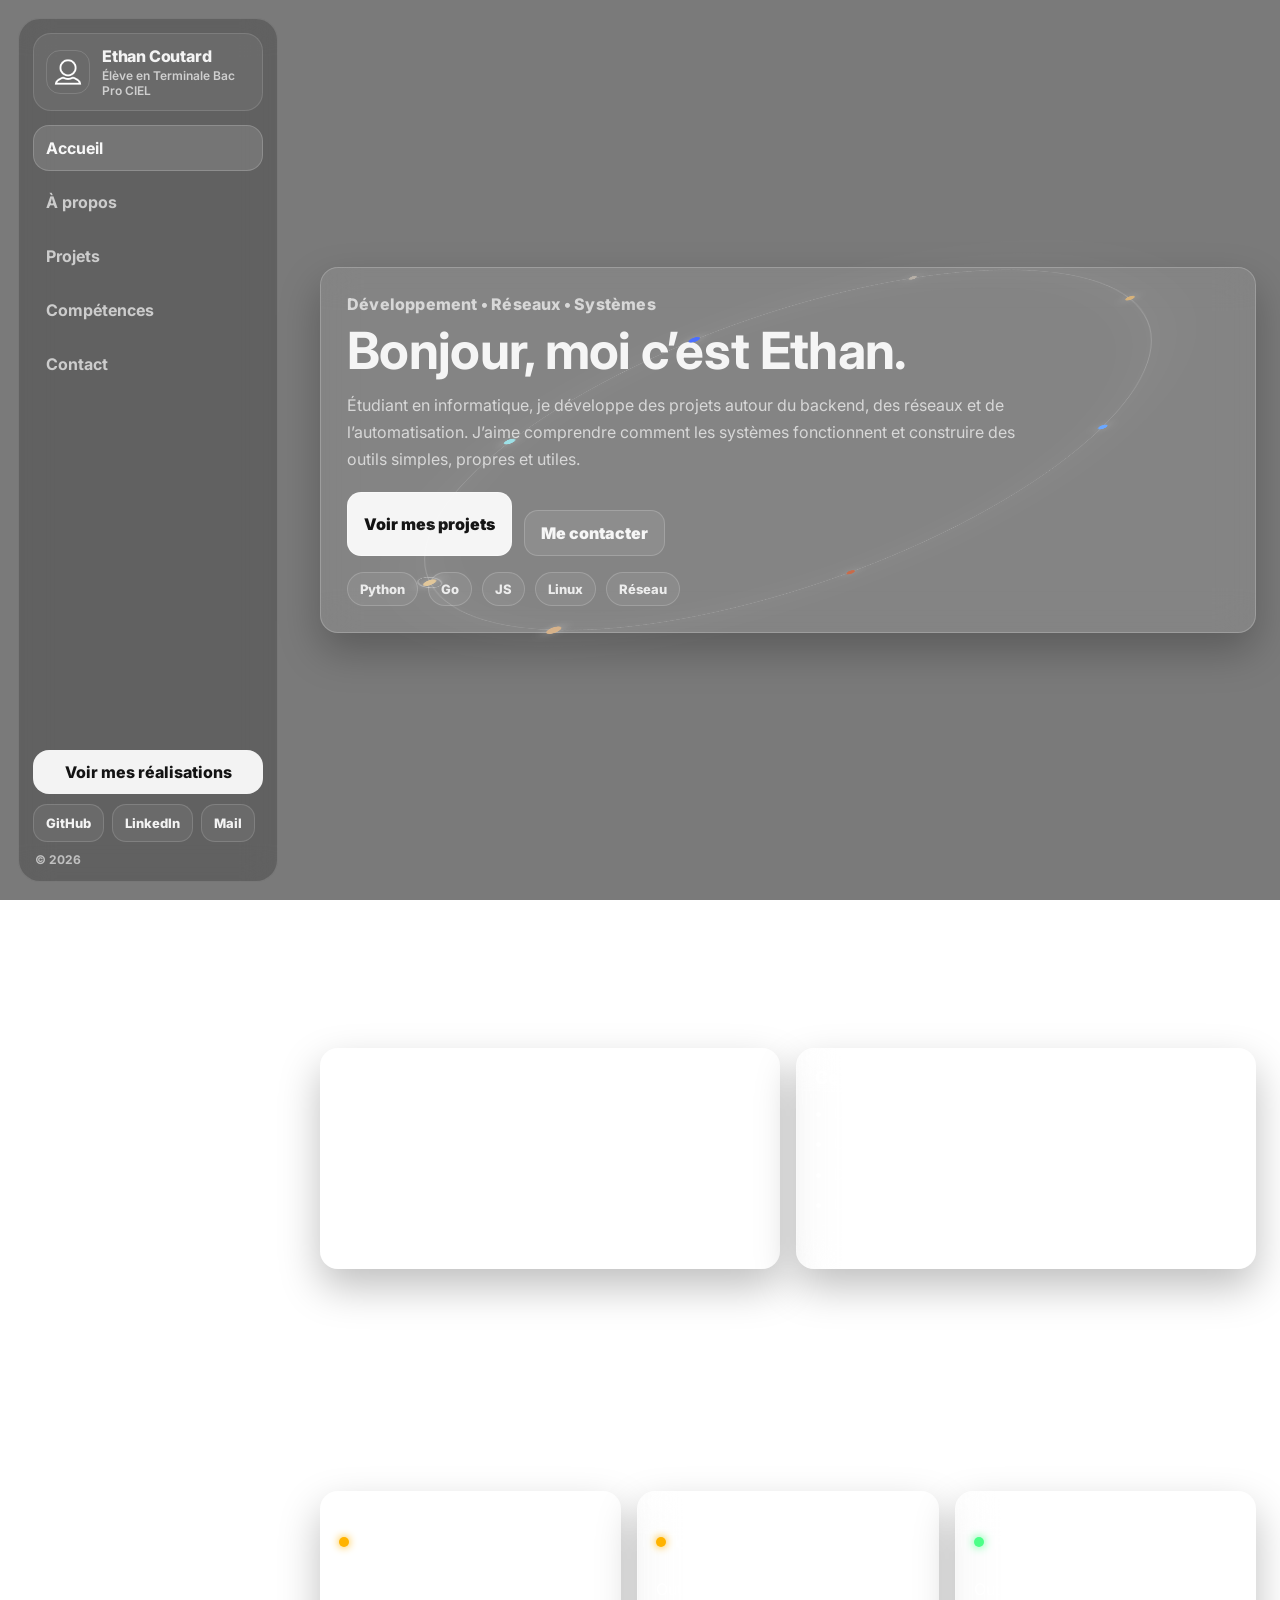
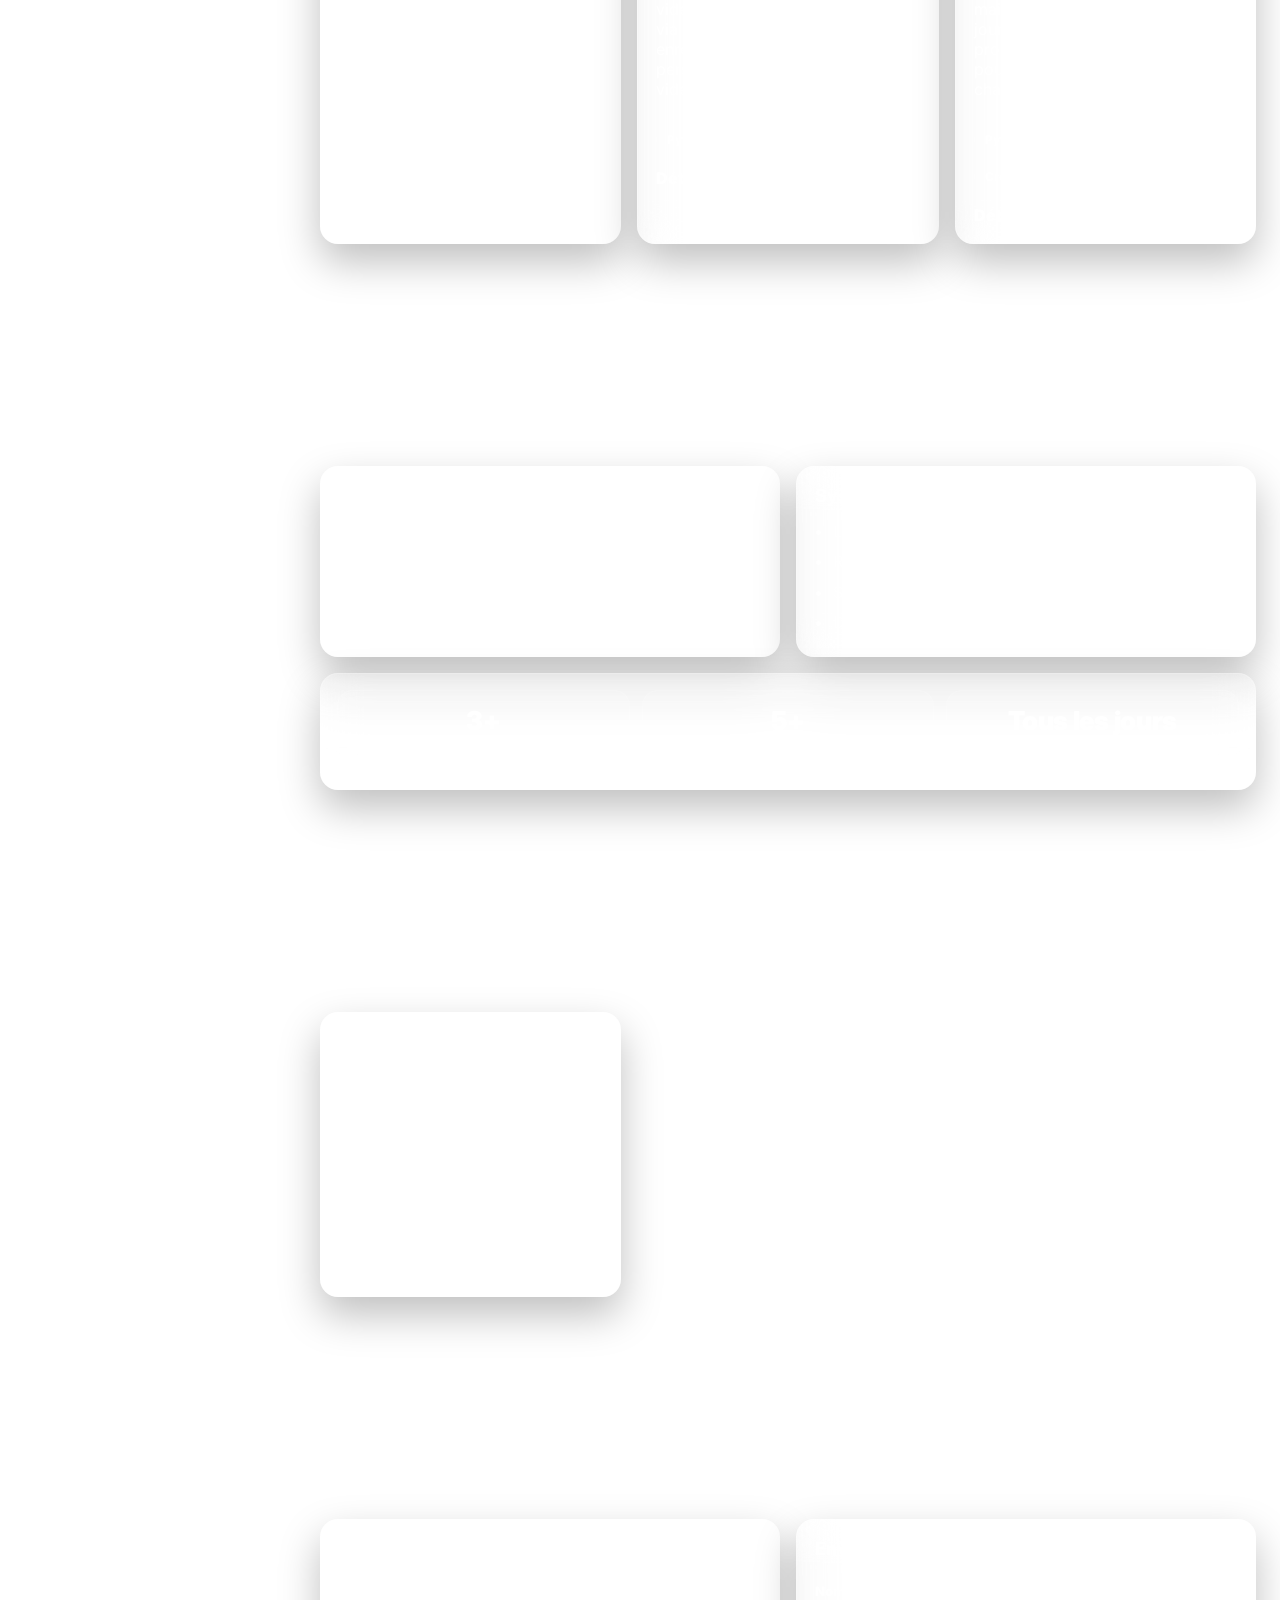
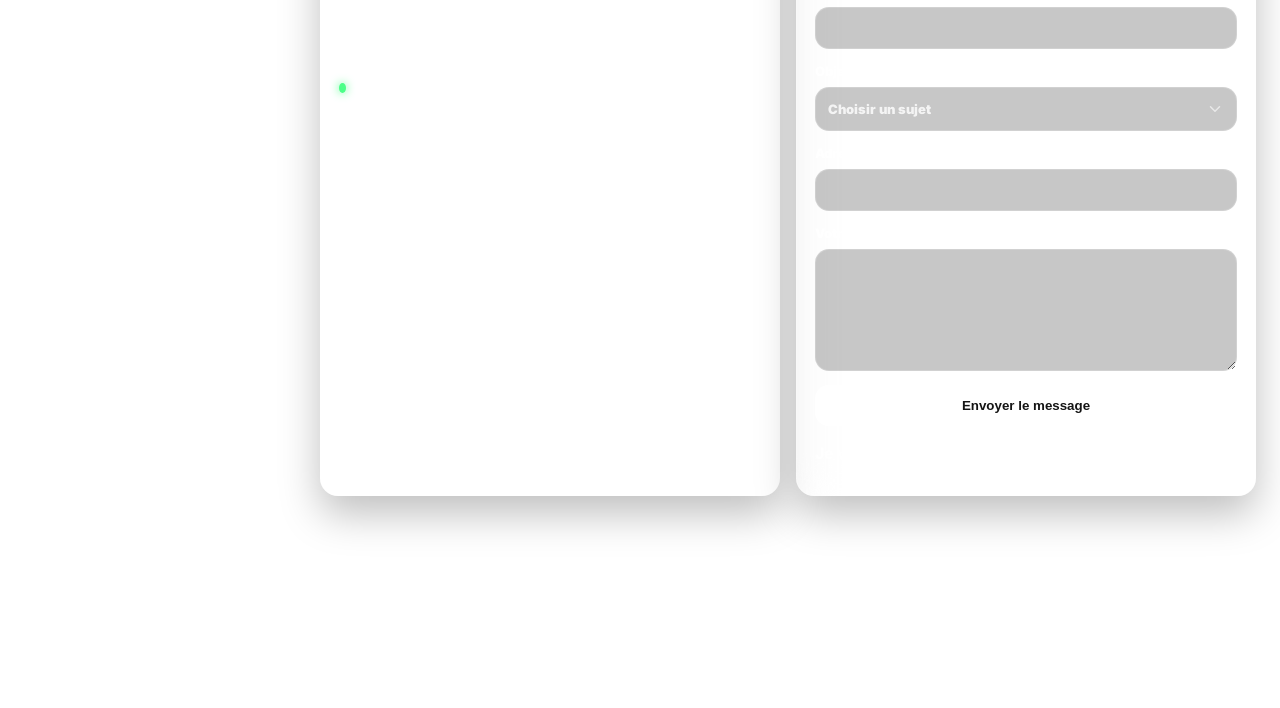
==== index.html @ ff78ad4d "Fix project status indicator in index.html" ====
<!DOCTYPE html>
<html lang="fr">
<head>
  <meta charset="UTF-8" />
  <meta name="viewport" content="width=device-width, initial-scale=1.0" />
  <title>Ethan Coutard | Portfolio</title>
  <link rel="stylesheet" href="./styles/style.css" />
  <link rel="preconnect" href="https://fonts.googleapis.com">
  <link rel="preconnect" href="https://fonts.gstatic.com" crossorigin>
  <link href="https://fonts.googleapis.com/css2?family=Inter:wght@400;600;800&display=swap" rel="stylesheet">
</head>

<body>
  <div id="loader">
    <div class="loader-content">
      <div class="spinner"></div>
      <p>Chargement du portfolio…</p>
    </div>
  </div>

  <video class="bg-video" id="video" autoplay muted loop playsinline preload="metadata">
  <source src="https://securiscloud.ovh/Pages/background.mp4" type="video/mp4">
  </video>
  <div class="overlay"></div>

  <button class="menu-btn" id="menuBtn" aria-label="Ouvrir le menu" type="button">
    <span></span><span></span><span></span>
  </button>

  <aside class="sidebar" id="sidebar">
    <a class="brand" href="#top">
      <img src="images/profil.png" alt="Photo de profil" width="44" height="44">
      <div class="brand-text">
        <div class="brand-name">Ethan Coutard</div>
        <div class="brand-sub">Élève en Terminale Bac Pro CIEL</div>
      </div>
    </a>

    <nav class="nav">
      <a class="nav-link active" href="#top">Accueil</a>
      <a class="nav-link" href="#about">À propos</a>
      <a class="nav-link" href="#projects">Projets</a>
      <a class="nav-link" href="#skills">Compétences</a>
      <a class="nav-link" href="#contact">Contact</a>
    </nav>

    <div class="sidebar-footer">
      <a class="cta" href="#projects">Voir mes réalisations</a>
      <div class="mini-links">
        <a class="chip" href="https://github.com/EthanCoutard" target="_blank" rel="noreferrer">GitHub</a>
        <a class="chip" href="https://www.linkedin.com/in/ethan-coutard-763733340/" target="_blank" rel="noreferrer">LinkedIn</a>
        <a class="chip" href="mailto:ethancoutardpro@gmail.com">Mail</a>
      </div>
      <div class="small">© <span id="year"></span></div>
    </div>
  </aside>

  <main class="main" id="top">
    <section class="hero">
      <div class="hero-stage">
        <div class="orbit-wrapper">
          <div class="orbit-parallax">
            <div class="orbit-3d">
              <div class="spin-x">
                <div class="spin-y">
                  <div class="spin-z">
                    <div class="orbit-tilt">
                      <div class="orbit-ring"></div>

                      <div class="planets">
                        <span class="p mercury"></span>
                        <span class="p venus"></span>
                        <span class="p earth"></span>
                        <span class="p mars"></span>
                        <span class="p jupiter"></span>
                        <span class="p saturn"><i class="saturn-ring"></i></span>
                        <span class="p uranus"></span>
                        <span class="p neptune"></span>
                      </div>

                    </div>
                  </div>
                </div>
              </div>
            </div>
          </div>
        </div>

        <div class="glass hero-card reveal">
          <p class="kicker">Développement • Réseaux • Systèmes</p>
          <h1 class="title">Bonjour, moi c’est Ethan.</h1>
          <p class="lead">
            Étudiant en informatique, je développe des projets autour du backend, des réseaux et de l’automatisation.
            J’aime comprendre comment les systèmes fonctionnent et construire des outils simples, propres et utiles.
          </p>

          <div class="hero-actions">
            <a class="btn primary" href="#projects">Voir mes projets</a>
            <a class="btn ghost" href="#contact">Me contacter</a>
          </div>

          <div class="badges">
            <span class="badge">Python</span>
            <span class="badge">Go</span>
            <span class="badge">JS</span>
            <span class="badge">Linux</span>
            <span class="badge">Réseau</span>
          </div>
        </div>
      </div>
    </section>

    <section class="section" id="about">
      <div class="section-head reveal">
        <h2>À propos</h2>
        <p>
          Je suis en Terminale Bac Pro CIEL. Je cherche une alternance pour un BTS SIO option SLAM (développement) pour la rentrée 2026.
          J’aime le dev backend, les sujets réseau et la cybersécurité, et je progresse surtout en construisant des projets.
        </p>
      </div>

      <div class="grid-2">
        <div class="glass card reveal">
          <h3>Ce que j’aime faire</h3>
          <ul class="list">
            <li>Développer des outils et services qui tournent vraiment</li>
            <li>Automatiser des tâches et fiabiliser des process</li>
            <li>Tester, comprendre, corriger, améliorer</li>
            <li>Apprendre en pratiquant (et en documentant)</li>
          </ul>
        </div>

        <div class="glass card reveal">
          <h3>Ce que je recherche</h3>
          <ul class="list">
            <li>Une alternance en BTS SIO à partir de 2026</li>
            <li>Un environnement où je peux progresser vite</li>
            <li>Des missions concrètes</li>
            <li>Une équipe qui partage de bonnes pratiques</li>
          </ul>
        </div>
      </div>
    </section>

    <section class="section" id="projects">
      <div class="section-head reveal">
        <h2>Projets</h2>
        <p>Quelques projets personnels pour apprendre, tester et construire des choses concrètes.</p>
      </div>

      <div class="grid-3">
        <article class="glass project reveal">
          <div class="project-top">
            <div class="status">
                <span class="dot-orange"></span>
                <h3>SecurisCloud</h3>
            </div>

            <span class="tag">Backend / Web</span>
          </div>
          <p>
            Projet de plateforme d’hébergement avec gestion des utilisateurs, authentification et logique de sécurité côté serveur. (Projet fictif dans le cadre d'un projet pour la Bac)
          </p>
          <div class="stack">
            <span>Go</span><span>SQL</span><span>Auth</span>
          </div>
          <a class="link" href="#">Détails →</a>
        </article>

        <article class="glass project reveal">
          <div class="project-top">
            <div class="status">
                <span class="dot-orange"></span>
                <h3>camara</h3>
            </div>

            <span class="tag">Vidéo / Réseau</span>
          </div>
          <p>
          Outil permettant d’enregistrer la vidéo d’une caméra de surveillance via un flux RTSP. Gestion des enregistrements automatiques et personnalisation de la qualité vidéo.
          </p>
          <div class="stack">
            <span>Python</span><span>FFmpeg</span><span>RTSP</span>
          </div>
          <a class="link" href="#">Détails →</a>
        </article>

        <article class="glass project reveal">
          <div class="project-top">
            <div class="status">
              <span class="dot"></span>
              <h3>FootNotif</h3>
            </div>
            
            <span class="tag">Automatisation</span>
          </div>
            <p>
              Outil permettant de recevoir par mail, chaque semaine ou chaque jour, une notification avec le programme des matchs à venir pour la semaine / le jour, pour chaque équipe suivie.          
            </p>
          <div class="stack">
            <span>Python</span><span>CLI</span><span>JSON</span><span>API</span><span>Cron</span>
          </div>
          <a class="link" href="https://github.com/EthanCoutard/FootNotif">Détails →</a>
        </article>
      </div>
    </section>

    <section class="section" id="skills">
      <div class="section-head reveal">
        <h2>Compétences</h2>
        <p>Technos et domaines que je pratique le plus via mes projets.</p>
      </div>

      <div class="grid-2">
        <div class="glass card reveal">
          <h3>Développement</h3>
          <ul class="list">
            <li>Python (scripts, automatisation)</li>
            <li>Go (API, backend)</li>
            <li>Web (HTML, CSS, JavaScript)</li>
            <li>Git (workflow, branches, PR)</li>
          </ul>
        </div>

        <div class="glass card reveal">
          <h3>Systèmes / Réseau</h3>
          <ul class="list">
            <li>Linux (services, bases d’admin)</li>
            <li>Réseau (DNS, HTTP, RTSP)</li>
            <li>Sécurisation (auth, accès, bonnes pratiques)</li>
            <li>Déploiement et debug</li>
          </ul>
        </div>
      </div>

      <div class="glass stats reveal">
        <div class="stat">
          <div class="stat-value">3+</div>
          <div class="stat-label">Langages pratiqués</div>
        </div>
        <div class="stat">
          <div class="stat-value">5+</div>
          <div class="stat-label">Projets réalisés</div>
        </div>
        <div class="stat">
          <div class="stat-value">Tous les jours</div>
          <div class="stat-label">Je progresse</div>
        </div>
      </div>
    </section>

    <section class="section" id="certifications">
      <div class="section-head reveal">
        <h2>Certifications</h2>
        <p>Certifications obtenues durant mon parcours.</p>
      </div>

      <div class="grid-3">
        <article class="glass project reveal">
          <div class="project-top">
            <h3>Pix</h3>
            <span class="tag">Compétences numériques</span>
          </div>
          <p>
            Certification nationale qui valide des compétences numériques : traitement de données, sécurité de base,
            développement et recherche d’informations.
          </p>
          <div class="stack">
            <span>Données</span><span>Dév</span><span>Sécurité</span><span>Recherche</span>
          </div>
        </article>
      </div>
    </section>

    <section class="section" id="contact">
      <div class="section-head reveal">
        <h2>Contact</h2>
        <p>N’hésite pas à me contacter pour échanger ou discuter d’une opportunité.</p>
      </div>

      <div class="grid-2">
        <div class="glass card reveal">
          <h3>Liens</h3>
          <p class="muted">
            GitHub, LinkedIn et mail pour me joindre rapidement.
          </p>
          <div class="contact-links">
            <a class="chip" href="https://github.com/EthanCoutard" target="_blank" rel="noreferrer">GitHub</a>
            <a class="chip" href="https://www.linkedin.com/in/ethan-coutard-763733340/" target="_blank" rel="noreferrer">LinkedIn</a>
            <a class="chip" href="mailto:ethancoutardpro@gmail.com">ethancoutardpro@gmail.com</a>
          </div>
          <div class="status">
            <span class="dot"></span>
            Actuellement à la recherche d’une alternance pour un BTS SIO – rentrée 2026
          </div>
        </div>

        <form class="glass card reveal form" onsubmit="return sendMail(event)">
          <h3>Envoyer un message</h3>

          <label class="field">
            <span>Nom</span>
            <input id="name" type="text" autocomplete="name" required />
          </label>

          <label class="field">
            <span>Objet de la demande</span>

            <div class="cselect" data-select="objet-mail">
              <button class="cselect-btn" type="button" aria-haspopup="listbox" aria-expanded="false">
                <span class="cselect-value">Choisir un sujet</span>
                <span class="cselect-arrow" aria-hidden="true"></span>
              </button>

              <div class="cselect-menu" role="listbox" tabindex="-1">
                <button class="cselect-item" type="button" role="option" data-value="Demande de CV">Recevoir mon CV</button>
                <button class="cselect-item" type="button" role="option" data-value="Proposition de stage">Proposition de stage / alternance</button>
                <button class="cselect-item" type="button" role="option" data-value="Projet freelance">Projet informatique</button>
                <button class="cselect-item" type="button" role="option" data-value="Question">Question</button>
                <button class="cselect-item" type="button" role="option" data-value="Autre">Autre</button>
              </div>
            </div>

            <select name="objet" id="objet-mail" required hidden>
              <option value="">Choisir un sujet</option>
              <option value="Demande de CV">Recevoir mon CV</option>
              <option value="Proposition de stage">Proposition de stage / alternance</option>
              <option value="Projet freelance">Projet informatique</option>
              <option value="Question">Question</option>
              <option value="Autre">Autre</option>
            </select>
          </label>

          <label class="field">
            <span>Adresse email</span>
            <input id="email" type="email" autocomplete="email" required />
          </label>

          <label class="field">
            <span>Votre message</span>
            <textarea id="message" rows="6" required></textarea>
          </label>

          <button class="btn primary" type="submit">Envoyer le message</button>
          <p class="hint" id="hint">Je vous répondrai dès que possible.</p>
        </form>
      </div>

      <footer class="footer">
        <div class="footer-inner">
          <span>© <span id="year2"></span> Ethan Coutard — Portfolio</span>
          <a class="backtop" href="#top">Retour en haut ↑</a>
        </div>
      </footer>
    </section>
  </main>

  <script src="./scripts/script.js"></script>
</body>
</html>
---- styles/style.css ----
:root{
  --font:'Inter',system-ui,-apple-system,Segoe UI,Roboto,Arial,sans-serif;
  --text:rgba(255,255,255,.92);
  --muted:rgba(255,255,255,.68);
  --glass:rgba(255,255,255,.08);
  --glass2:rgba(255,255,255,.14);
  --border:rgba(255,255,255,.20);
  --shadow:0 18px 40px rgba(0,0,0,.25);
  --shadow2:0 26px 60px rgba(0,0,0,.45);
  --sidebar:260px;
}

*{box-sizing:border-box}
html,body{margin:0;padding:0;height:100%;scroll-behavior:smooth}
body{position:relative;font-family:var(--font);color:var(--text);overflow-x:hidden}
a{color:inherit;text-decoration:none}

.bg-video{
  position:fixed;
  inset:0;
  width:100vw;
  height:100vh;
  object-fit:cover;
  z-index:-999;
  pointer-events:none;
}

.overlay{
  position:fixed;
  inset:0;
  background:rgba(0,0,0,.52);
  z-index:-998;
  pointer-events:none;
}

.glass{
  background:var(--glass);
  border:1px solid var(--border);
  backdrop-filter:blur(18px);
  -webkit-backdrop-filter:blur(18px);
  box-shadow:var(--shadow);
  border-radius:18px;
}

#loader{
  position:fixed;
  inset:0;
  background:#000;
  display:flex;
  align-items:center;
  justify-content:center;
  z-index:99999;
  transition:opacity .6s ease, visibility .6s;
}

#loader.hidden{
  opacity:0;
  visibility:hidden;
}

.loader-content{
  display:flex;
  flex-direction:column;
  align-items:center;
  gap:18px;
  color:#fff;
  font-family:var(--font);
}

.spinner{
  width:54px;
  height:54px;
  border-radius:50%;
  border:4px solid rgba(255,255,255,.18);
  border-top:4px solid rgba(255,255,255,.90);
  animation:spin 1s linear infinite;
}

@keyframes spin{
  from{transform:rotate(0deg)}
  to{transform:rotate(360deg)}
}

.sidebar{
  position:fixed;
  top:18px;
  left:18px;
  width:var(--sidebar);
  height:calc(100vh - 36px);
  padding:14px;
  border-radius:22px;
  background:rgba(0,0,0,.20);
  border:1px solid rgba(255,255,255,.14);
  backdrop-filter:blur(16px);
  -webkit-backdrop-filter:blur(16px);
  display:flex;
  flex-direction:column;
  gap:14px;
  z-index:1000;
}

.brand{
  display:flex;
  align-items:center;
  gap:12px;
  padding:12px;
  border-radius:18px;
  background:rgba(255,255,255,.06);
  border:1px solid rgba(255,255,255,.12);
}

.brand img{
  border-radius:14px;
  border:1px solid rgba(255,255,255,.14);
}

.brand-text{display:flex;flex-direction:column;gap:2px}
.brand-name{font-weight:800;letter-spacing:-0.2px}
.brand-sub{font-size:12px;color:var(--muted);font-weight:600}

.nav{display:flex;flex-direction:column;gap:8px}
.nav-link{
  padding:12px 12px;
  border-radius:16px;
  color:var(--muted);
  font-weight:700;
  transition:background .15s ease, color .15s ease, transform .15s ease;
  background:transparent;
  border:1px solid transparent;
}
.nav-link:hover{
  background:rgba(255,255,255,.08);
  color:var(--text);
  transform:translateY(-1px);
}
.nav-link.active{
  background:rgba(255,255,255,.12);
  border:1px solid rgba(255,255,255,.18);
  color:rgba(255,255,255,.95);
}

.sidebar-footer{
  margin-top:auto;
  display:flex;
  flex-direction:column;
  gap:10px;
}

.cta{
  padding:12px 14px;
  border-radius:16px;
  background:rgba(255,255,255,.92);
  color:rgba(0,0,0,.92);
  font-weight:800;
  text-align:center;
  transition:transform .15s ease, opacity .15s ease;
}
.cta:hover{transform:translateY(-1px);opacity:.95}

.mini-links{
  display:flex;
  flex-wrap:wrap;
  gap:8px;
}

.chip{
  padding:10px 12px;
  border-radius:14px;
  background:rgba(255,255,255,.06);
  border:1px solid rgba(255,255,255,.14);
  font-weight:800;
  font-size:13px;
}

.small{
  color:rgba(255,255,255,.60);
  font-weight:700;
  font-size:12px;
  padding-left:2px;
}

.main{
  position:relative;
  z-index:1;
  margin-left:calc(var(--sidebar) + 36px);
  padding:24px 24px 60px;
}

.hero{
  min-height:calc(100vh - 48px);
  display:grid;
  place-items:center;
  position:relative;
}

.hero-card{
  position:relative;
  width:min(980px,100%);
  padding:26px;
  z-index:2;
}


.kicker{
  margin:0 0 10px;
  color:var(--muted);
  font-weight:800;
  letter-spacing:.2px;
}

.title{
  margin:0;
  font-size:clamp(34px, 4vw, 54px);
  line-height:1.05;
  letter-spacing:-0.7px;
}

.lead{
  margin:14px 0 0;
  color:var(--muted);
  line-height:1.7;
  font-size:16px;
  max-width:70ch;
}

.hero-actions{
  display:flex;
  gap:12px;
  flex-wrap:wrap;
  margin-top:18px;
}

.btn{
  display:inline-flex;
  align-items:center;
  justify-content:center;
  padding:12px 16px;
  border-radius:14px;
  font-weight:900;
  border:1px solid rgba(255,255,255,.18);
  transition:transform .15s ease, opacity .15s ease, background .15s ease;
  cursor: pointer;
}
.btn:hover{transform:translateY(-1px);opacity:.95}
.btn.primary{
  background:rgba(255,255,255,.92);
  color:rgba(0,0,0,.92);
  border-color:rgba(255,255,255,.35);
}
.btn.ghost{
  background:rgba(255,255,255,.08);
  color:var(--text);
}

.badges{
  display:flex;
  gap:10px;
  flex-wrap:wrap;
  margin-top:16px;
}

.badge{
  padding:8px 12px;
  border-radius:999px;
  border:1px solid rgba(255,255,255,.18);
  background:rgba(255,255,255,.06);
  color:rgba(255,255,255,.84);
  font-weight:800;
  font-size:13px;
}

.section{padding:70px 0}
.section-head{display:flex;flex-direction:column;gap:8px;margin-bottom:18px}
.section-head h2{margin:0;font-size:30px;letter-spacing:-0.4px}
.section-head p{margin:0;color:var(--muted)}


.section{
  scroll-margin-top: 120px;
}

.grid-2{
  display:grid;
  grid-template-columns:1fr 1fr;
  gap:16px;
}

.grid-3{
  display:grid;
  grid-template-columns:1fr 1fr 1fr;
  gap:16px;
}

.card{padding:18px}
.card h3{margin:0 0 10px;font-size:18px}
.card p{margin:0 0 10px;color:var(--muted);line-height:1.7}

.pills{display:flex;flex-wrap:wrap;gap:8px;margin-top:10px}
.pill{
  padding:8px 10px;
  border-radius:12px;
  background:rgba(255,255,255,.06);
  border:1px solid rgba(255,255,255,.14);
  color:rgba(255,255,255,.84);
  font-weight:800;
  font-size:13px;
}

.project{
  padding:18px;
  display:flex;
  flex-direction:column;
  gap:10px;
  transition:transform .15s ease, box-shadow .15s ease, background .15s ease;
}
.project:hover{
  transform:translateY(-2px);
  box-shadow:var(--shadow2);
  background:var(--glass2);
}
.project-top{display:flex;align-items:center;justify-content:space-between;gap:10px}
.project h3{margin:0;font-size:18px}
.tag{
  font-size:12px;
  padding:6px 10px;
  border-radius:999px;
  background:rgba(255,255,255,.08);
  border:1px solid rgba(255,255,255,.14);
  color:rgba(255,255,255,.82);
  font-weight:800;
}
.stack{display:flex;gap:8px;flex-wrap:wrap}
.stack span{
  font-size:12px;
  padding:6px 10px;
  border-radius:12px;
  background:rgba(255,255,255,.06);
  border:1px solid rgba(255,255,255,.14);
  color:rgba(255,255,255,.82);
  font-weight:800;
}
.link{margin-top:4px;font-weight:900;opacity:.9}
.link:hover{opacity:1}

.list{margin:0;padding-left:18px;color:var(--muted);line-height:1.9}

.stats{
  margin-top:16px;
  padding:16px;
  display:grid;
  grid-template-columns:repeat(3,1fr);
  gap:12px;
}
.stat{
  padding:14px;
  border-radius:16px;
  background:rgba(255,255,255,.06);
  border:1px solid rgba(255,255,255,.14);
  text-align:center;
}
.stat-value{font-size:26px;font-weight:900;letter-spacing:-0.3px}
.stat-label{margin-top:6px;color:var(--muted);font-weight:800;font-size:13px}

.muted{color:var(--muted)}

.contact-links{display:flex;gap:10px;flex-wrap:wrap;margin-top:12px}

.form{
  display:flex;
  flex-direction:column;
  gap:14px;
}

.field{display:flex;flex-direction:column;gap:8px}
.field span{color:rgba(255,255,255,.82);font-weight:900;font-size:13px}

input,textarea{
  width:100%;
  padding:12px 12px;
  border-radius:14px;
  border:1px solid rgba(255,255,255,.18);
  background:rgba(0,0,0,.22);
  color:var(--text);
  outline:none;
  font-family:var(--font);
}

input:focus,textarea:focus{
  border-color:rgba(255,255,255,.40);
  background:rgba(0,0,0,.28);
}

.hint{margin:0;color:rgba(255,255,255,.78);font-weight:800;min-height:18px}

.footer{margin-top:40px}
.footer-inner{
  display:flex;
  align-items:center;
  justify-content:space-between;
  gap:12px;
  color:rgba(255,255,255,.70);
  font-weight:800;
}
.backtop{
  padding:10px 12px;
  border-radius:14px;
  background:rgba(255,255,255,.06);
  border:1px solid rgba(255,255,255,.14);
  font-weight:900;
}

.reveal{opacity:1;transform:none}
html.js .reveal{
  opacity:0;
  transform:translateY(10px);
  transition:opacity .6s ease, transform .6s ease;
}
html.js .reveal.show{
  opacity:1;
  transform:translateY(0);
}

.menu-btn{
  display:none;
  position:fixed;
  top:18px;
  left:18px;
  width:46px;
  height:46px;
  border-radius:16px;
  border:1px solid rgba(255,255,255,.14);
  background:rgba(0,0,0,.22);
  backdrop-filter:blur(16px);
  -webkit-backdrop-filter:blur(16px);
  z-index:1200;
}
.menu-btn span{
  display:block;
  width:18px;
  height:2px;
  background:rgba(255,255,255,.88);
  margin:4px auto;
  border-radius:999px;
}

@media (max-width: 980px){
  .grid-3{grid-template-columns:1fr}
  .grid-2{grid-template-columns:1fr}
  .stats{grid-template-columns:1fr}
}

@media (max-width: 820px){
  .menu-btn{display:block}
  .sidebar{
    left:12px;
    top:12px;
    height:calc(100vh - 24px);
    transform:translateX(calc(-100% - 30px));
    transition:transform .22s ease;
  }
  body.menu-open .sidebar{transform:translateX(0)}
  .main{margin-left:0;padding:84px 18px 60px}
}

.hero-stage{
  position:relative;
  width:min(980px,100%);
}

.hero-card{
  position:relative;
  z-index:5;
}
.orbit-wrapper{
  position:absolute;
  inset:0;
  display:grid;
  place-items:center;
  pointer-events:none;
  z-index:6;
}

.orbit-3d{
  width:clamp(560px, 85vmin, 1400px);
  aspect-ratio:1/1;
  position:absolute;
  top:50%;
  left:50%;
  transform:translate(-50%,-50%);
  transform-style:preserve-3d;
}

.spin-x,.spin-y,.spin-z,.orbit-tilt{
  width:100%;
  height:100%;
  transform-style:preserve-3d;
  will-change:transform;
}

.spin-x{ animation:spinX 34s linear infinite; }
.spin-y{ animation:spinY 26s linear infinite; }
.spin-z{ animation:spinZ 18s linear infinite; }

@keyframes spinX{ from{transform:rotateX(0deg)} to{transform:rotateX(360deg)} }
@keyframes spinY{ from{transform:rotateY(0deg)} to{transform:rotateY(360deg)} }
@keyframes spinZ{ from{transform:rotateZ(0deg)} to{transform:rotateZ(360deg)} }

.orbit-tilt{
  position:relative;
  width:100%;
  height:100%;
  transform:rotateX(68deg) rotateY(-18deg);
  transform-style:preserve-3d;
}

.orbit-ring{
  position:absolute;
  inset:0;
  border-radius:50%;
  border:1.5px solid rgba(255,255,255,.22);
  box-shadow:
    0 0 90px rgba(255,255,255,.06),
    inset 0 0 70px rgba(255,255,255,.05);
}

.planets{
  position:absolute;
  inset:0;
  border-radius:50%;
}

.p{
  position:absolute;
  inset:0;
  transform:rotateZ(var(--a));
}

.p::before{
  content:"";
  position:absolute;
  top:0;
  left:50%;
  width:var(--size);
  height:var(--size);
  transform:translate(-50%,-50%);
  border-radius:50%;
  background:var(--c);
  box-shadow:0 0 16px rgba(255,255,255,.35);
}

.mercury{ --a:20deg;  --size:8px;  --c:#b7b0a7; }
.venus  { --a:70deg;  --size:10px; --c:#d7b27a; }
.earth  { --a:120deg; --size:10px; --c:#6aa7ff; }
.mars   { --a:170deg; --size:9px;  --c:#c86b4a; }
.jupiter{ --a:220deg; --size:16px; --c:#d6b28a; }
.saturn { --a:260deg; --size:14px; --c:#e2c79a; }
.uranus { --a:310deg; --size:12px; --c:#9de0e6; }
.neptune{ --a:345deg; --size:12px; --c:#4c6fff; }

.saturn{ position:absolute; inset:0; }

.saturn .saturn-ring{
  position:absolute;
  top:0;
  left:50%;
  width:calc(var(--size) * 2.9);
  height:calc(var(--size) * 1.25);
  transform:translate(-50%,-50%) rotate(-20deg);
  border-radius:50%;
  border:1px solid rgba(255,255,255,.55);
  box-shadow:0 0 18px rgba(255,255,255,.10);
  opacity:.8;
}

.orbit-wrapper{
  z-index:50;
}

.orbit-parallax{
  width:100%;
  height:100%;
  transform-style:preserve-3d;
  will-change:transform;
  transform:rotateX(var(--py, 0deg)) rotateY(var(--px, 0deg));
}

.orbit-wrapper.is-paused .spin-x,
.orbit-wrapper.is-paused .spin-y,
.orbit-wrapper.is-paused .spin-z{
  animation-play-state:paused;
}

.status{
  display:flex;
  align-items:center;
  padding-top:8px;
  gap:10px;
  margin-top:14px;
  font-weight:700;
  color:var(--muted);
}

.status .dot{
  width:10px;
  height:10px;
  border-radius:50%;
  padding-top: 10px;
  background:#4cff88;
  box-shadow:0 0 10px #4cff88;
}

.status{
  display:flex;
  align-items:center;
  gap:10px;
}

.dot-orange{
  width:10px;
  height:10px;
  border-radius:50%;
  background:#ffb300;
  box-shadow:0 0 8px #ffb300;
  flex-shrink:0;
}

.status h3{
  margin:0;
  color:#fff;
}
.btn.ghost{
  margin-top:18px;
}


.cselect{position:relative}

.cselect-btn{
  width:100%;
  display:flex;
  align-items:center;
  justify-content:space-between;
  gap:12px;
  padding:12px 12px;
  border-radius:14px;
  border:1px solid rgba(255,255,255,.18);
  background:rgba(0,0,0,.22);
  color:var(--text);
  font-family:var(--font);
  font-weight:800;
  cursor:pointer;
  transition:.2s;
}

.cselect-btn:focus{
  outline:none;
  border-color:rgba(255,255,255,.40);
  background:rgba(0,0,0,.28);
}

.cselect-value{color:rgba(255,255,255,.88)}

.cselect-arrow{
  width:18px;
  height:18px;
  flex:0 0 18px;
  background:rgba(255,255,255,.85);
  -webkit-mask:url("data:image/svg+xml,%3Csvg xmlns='http://www.w3.org/2000/svg' width='18' height='18' fill='none' viewBox='0 0 24 24'%3E%3Cpath stroke='black' stroke-width='2' stroke-linecap='round' stroke-linejoin='round' d='m6 9 6 6 6-6'/%3E%3C/svg%3E") center/18px 18px no-repeat;
  mask:url("data:image/svg+xml,%3Csvg xmlns='http://www.w3.org/2000/svg' width='18' height='18' fill='none' viewBox='0 0 24 24'%3E%3Cpath stroke='black' stroke-width='2' stroke-linecap='round' stroke-linejoin='round' d='m6 9 6 6 6-6'/%3E%3C/svg%3E") center/18px 18px no-repeat;
  opacity:.7;
  transition:transform .2s, opacity .2s;
}

.cselect.open .cselect-arrow{transform:rotate(180deg);opacity:.9}

.cselect-menu{
  position:absolute;
  left:0;
  right:0;
  top:calc(100% + 10px);
  padding:10px;
  border-radius:16px;
  border:1px solid rgba(255,255,255,.14);
  background:rgba(0,0,0,.55);
  backdrop-filter:blur(18px);
  -webkit-backdrop-filter:blur(18px);
  box-shadow:var(--shadow2);
  display:none;
  z-index:2000;
}

.cselect.open .cselect-menu{display:block}

.cselect-item{
  width:100%;
  text-align:left;
  padding:10px 10px;
  border-radius:12px;
  border:1px solid transparent;
  background:transparent;
  color:rgba(255,255,255,1);
  font-family:var(--font);
  font-weight:800;
  cursor:pointer;
  transition:.15s;
}

.cselect-item:hover{
  background:rgba(255,255,255,.08);
  border-color:rgba(255,255,255,.12);
}

.cselect-item.is-selected{
  background:rgba(255,255,255,.12);
  border-color:rgba(255,255,255,.18);
  color:rgba(255,255,255,.95);
}

iframe{
  position:fixed;
  top:50%;
  left:50%;
  width:120vw;
  height:120vh;
  transform:translate(-50%,-50%);
  z-index:-1;
  pointer-events:none;
}
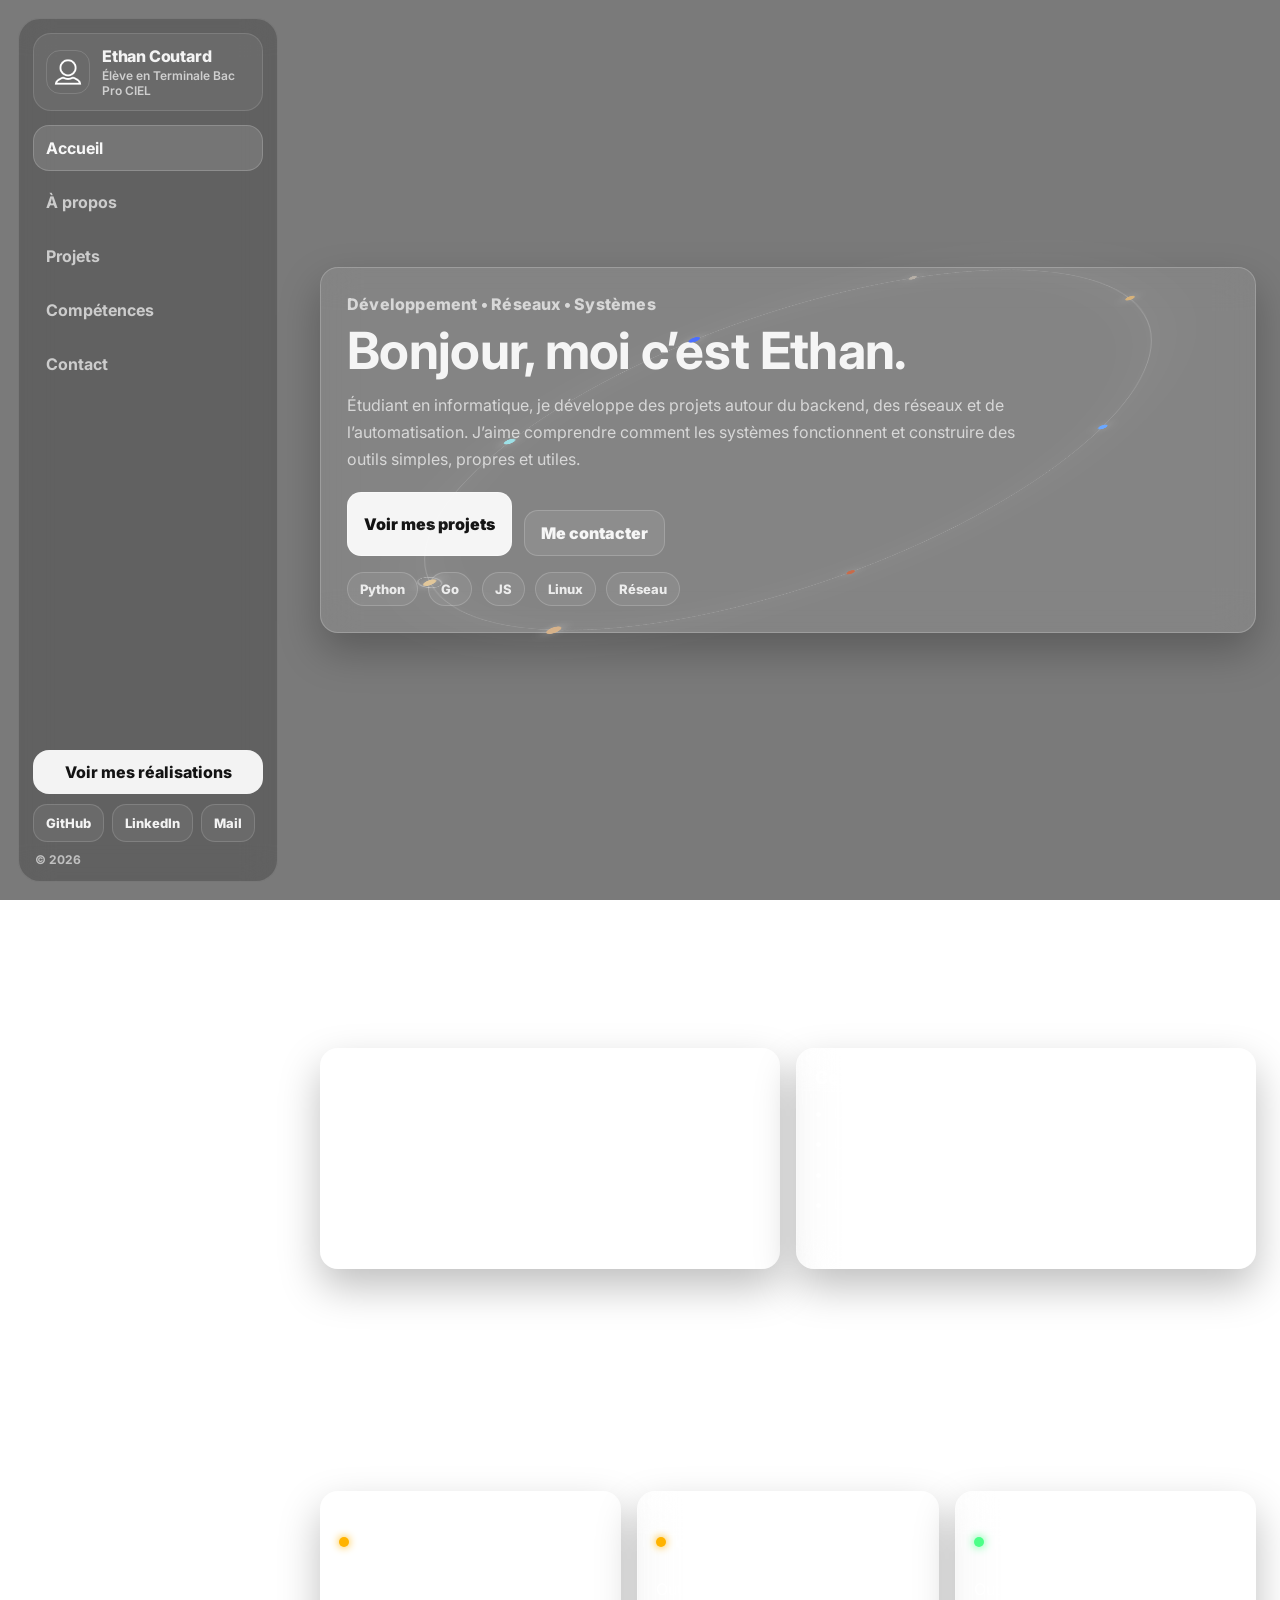
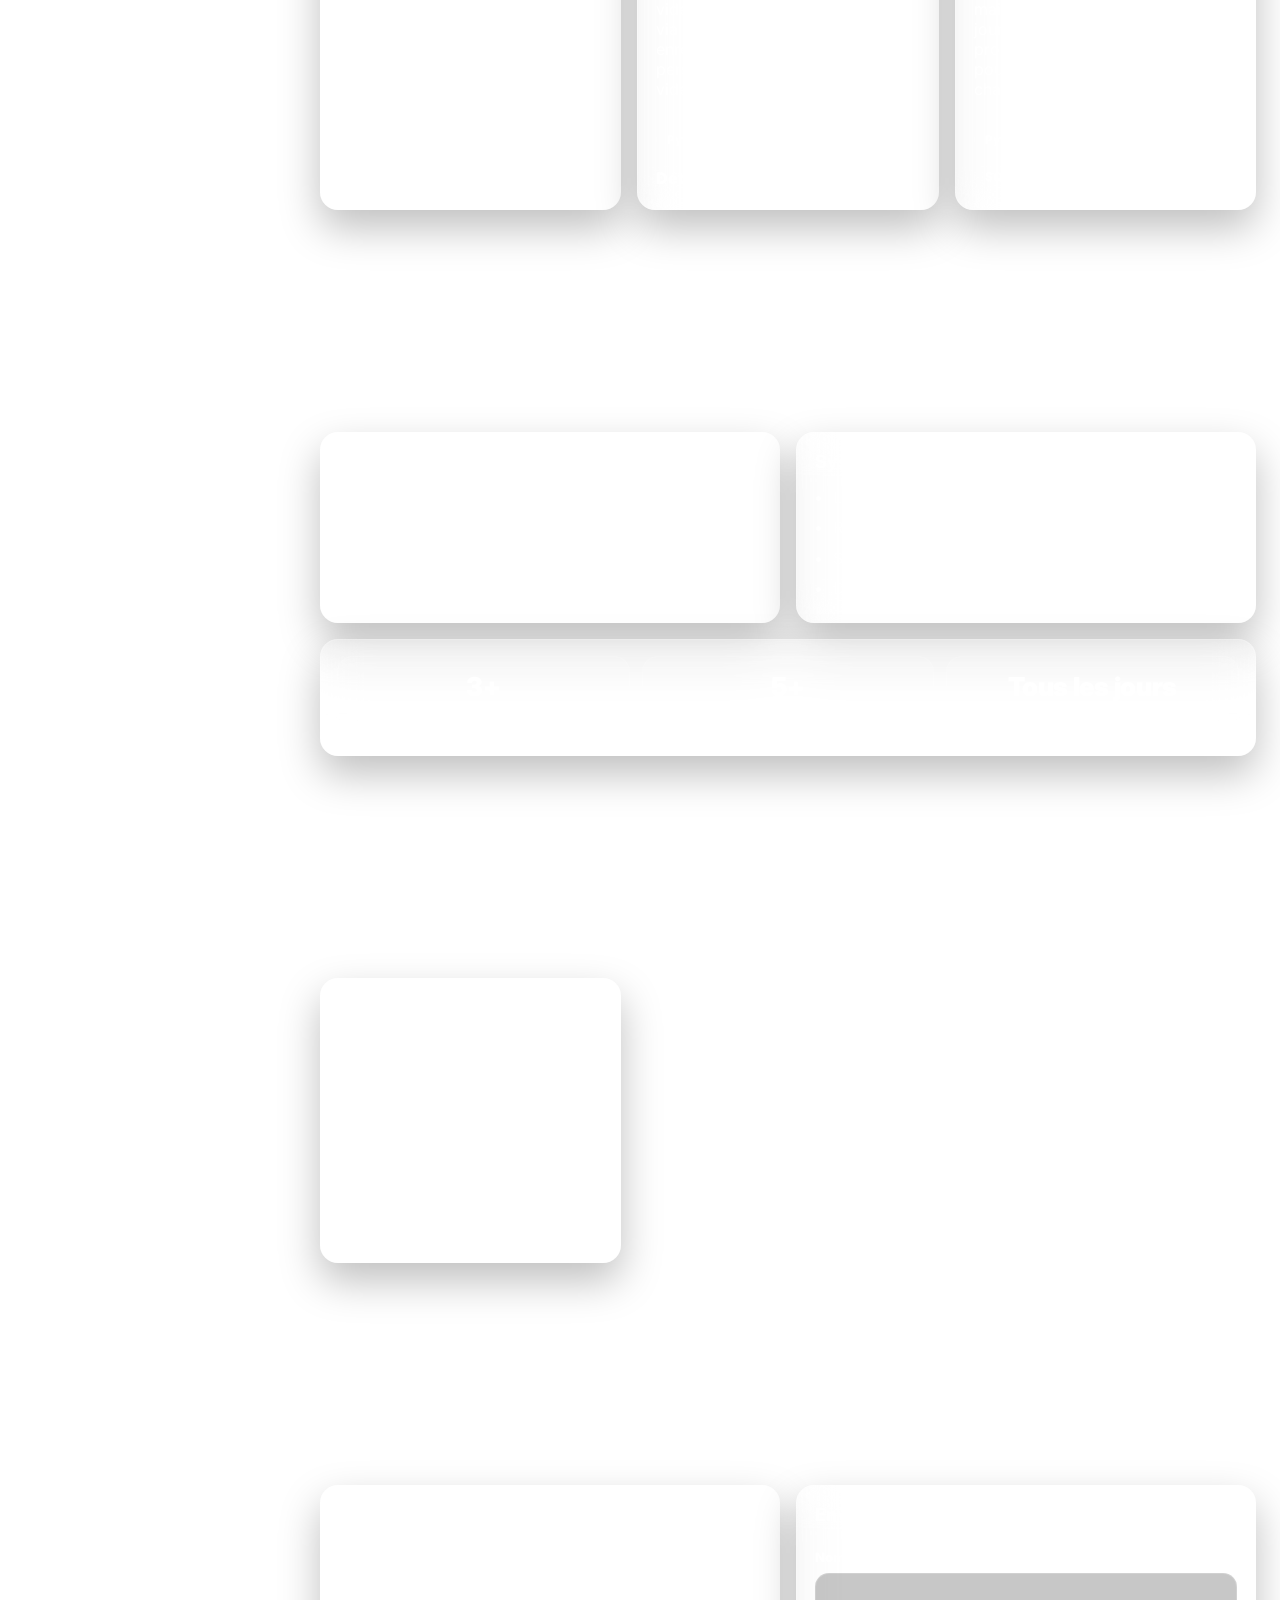
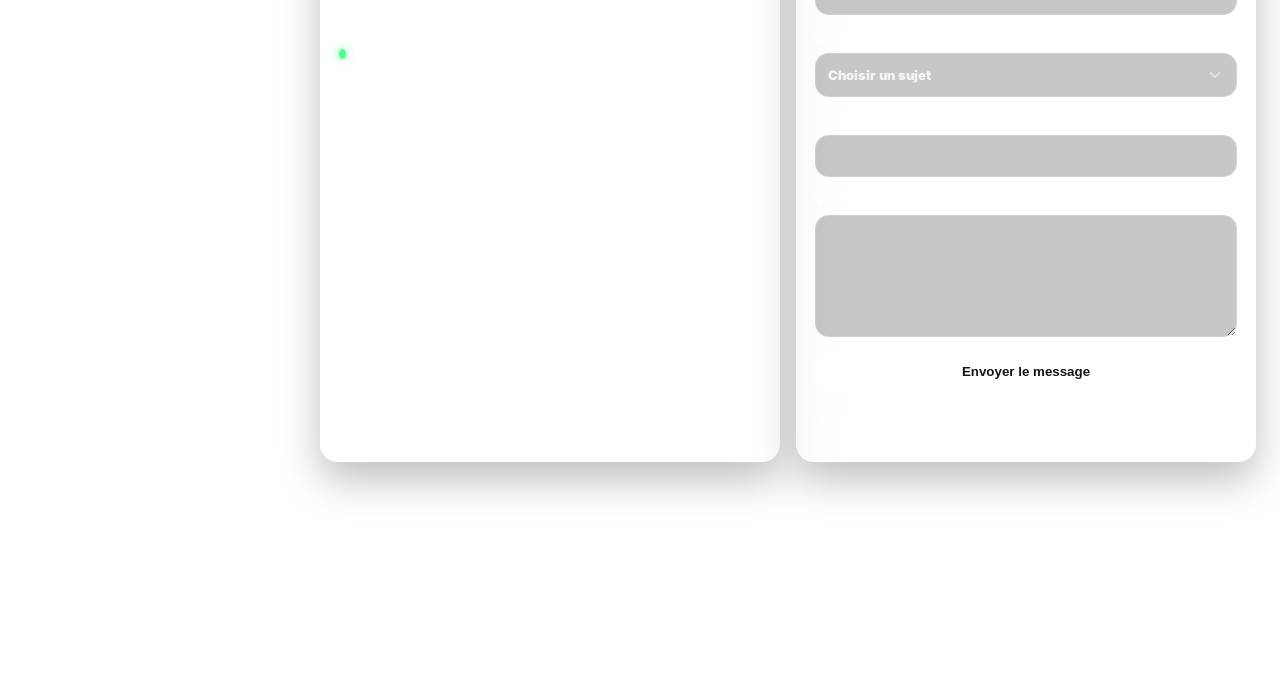
==== commit 5d15b258: "Add SQLite and SMTP to technology stack in index.html" ====
--- a/index.html
+++ b/index.html
@@ -198,7 +198,7 @@
               Outil permettant de recevoir par mail, chaque semaine ou chaque jour, une notification avec le programme des matchs à venir pour la semaine / le jour, pour chaque équipe suivie.          
             </p>
           <div class="stack">
-            <span>Python</span><span>CLI</span><span>JSON</span><span>API</span><span>Cron</span>
+            <span>Python</span><span>JSON</span><span>API</span><span>Cron</span><span>SQLite</span><span>SMTP</span
           </div>
           <a class="link" href="https://github.com/EthanCoutard/FootNotif">Détails →</a>
         </article>
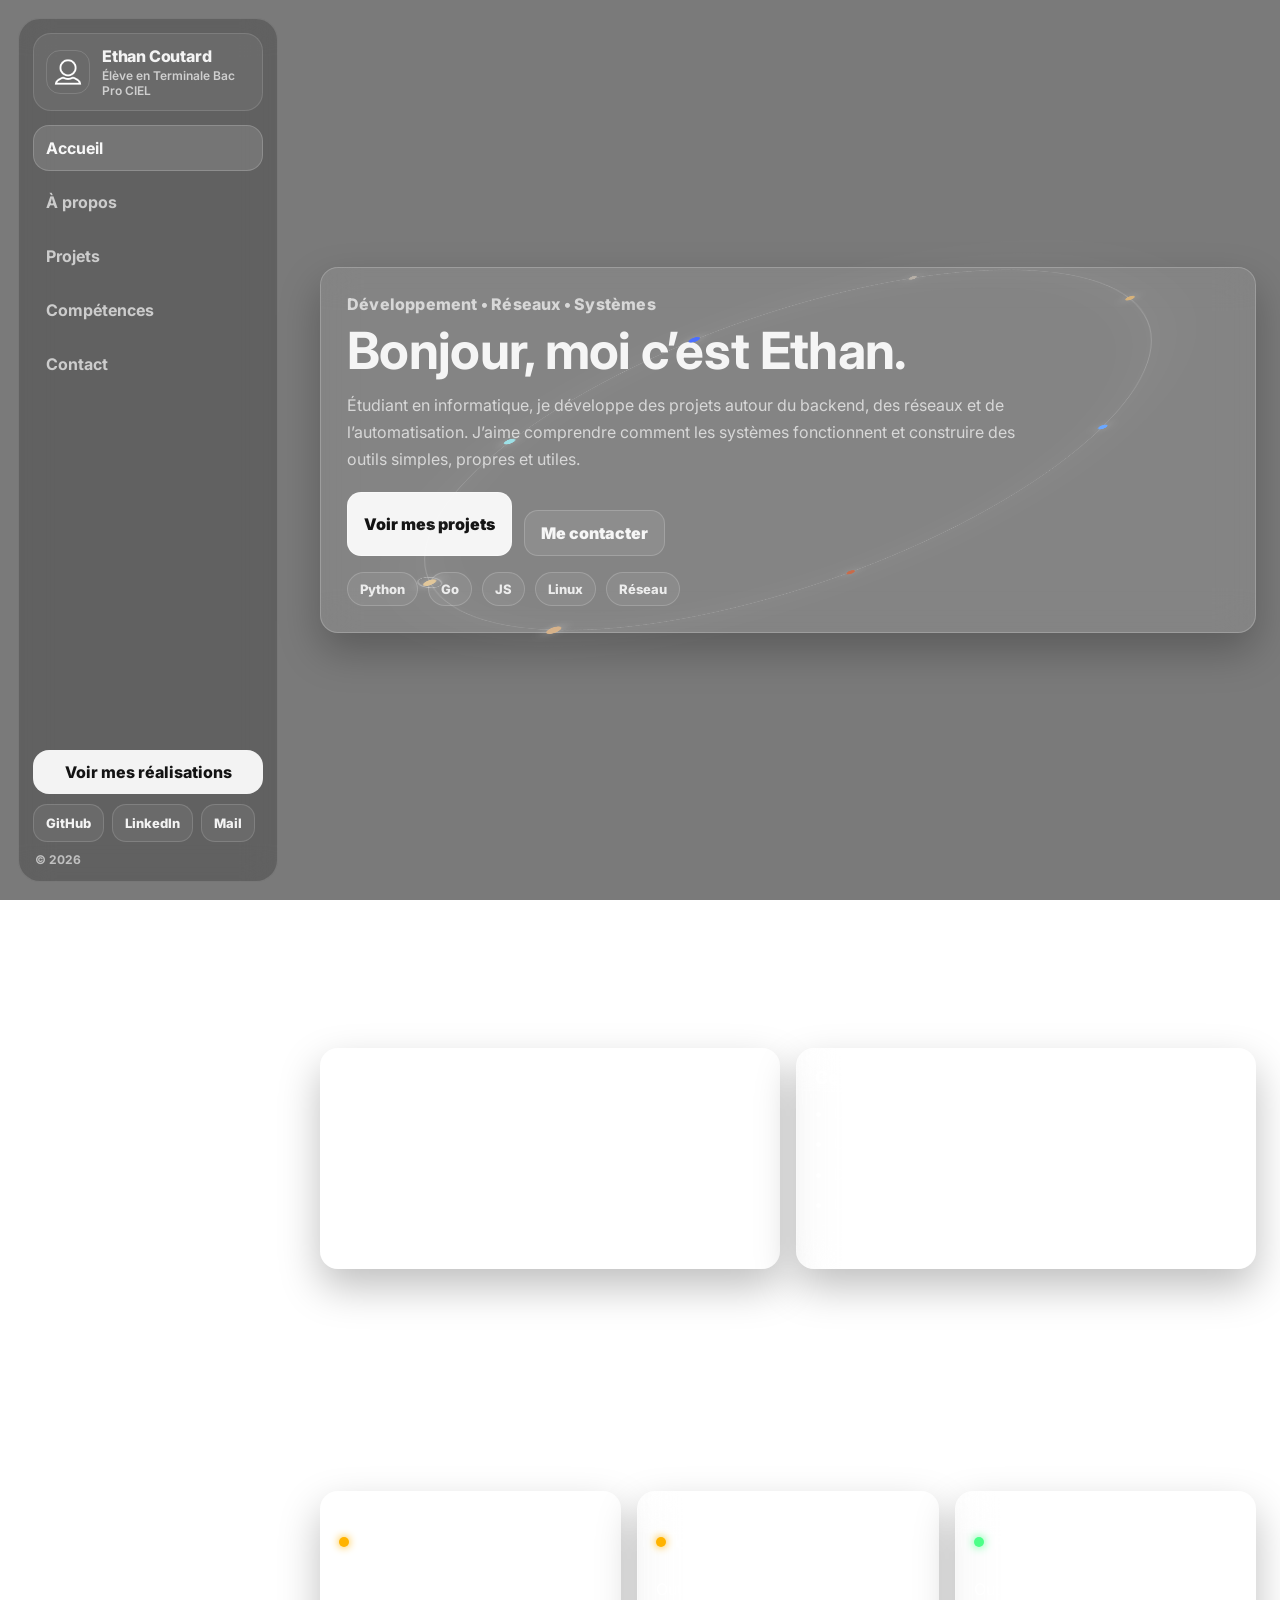
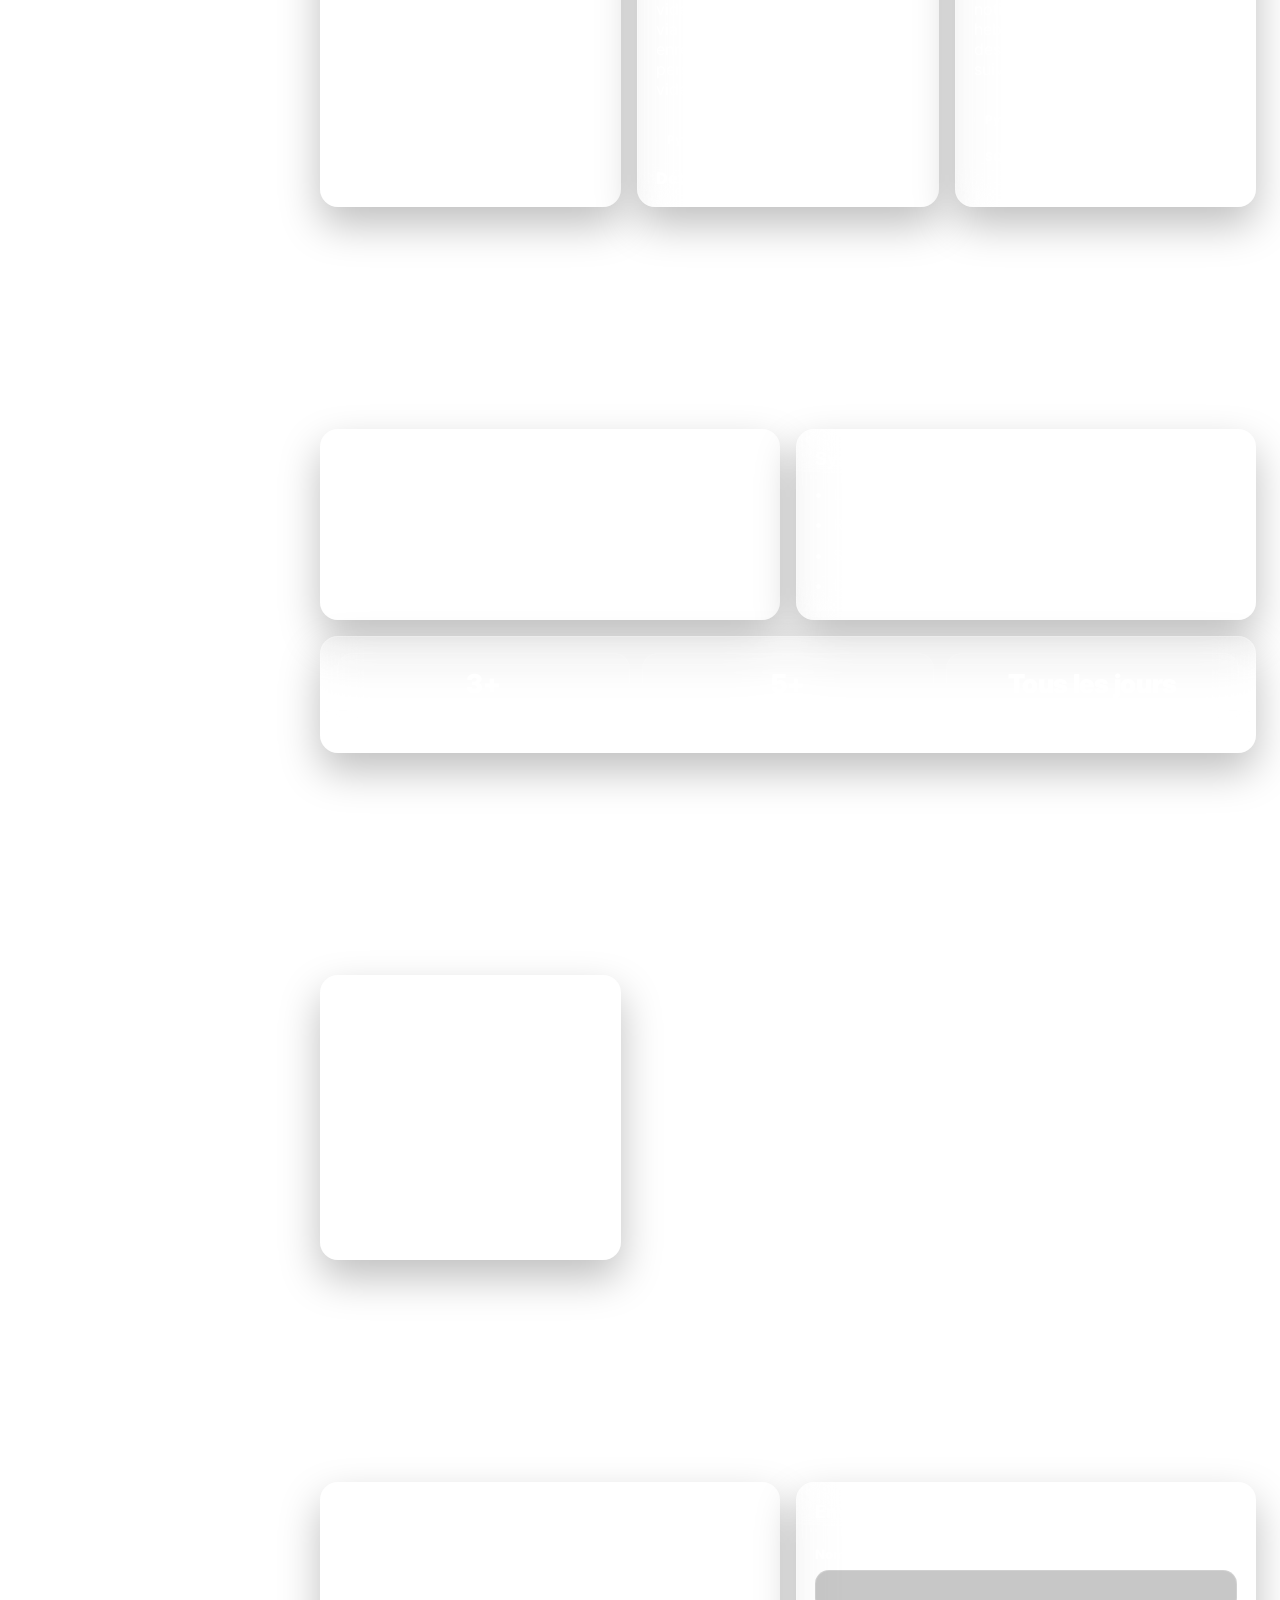
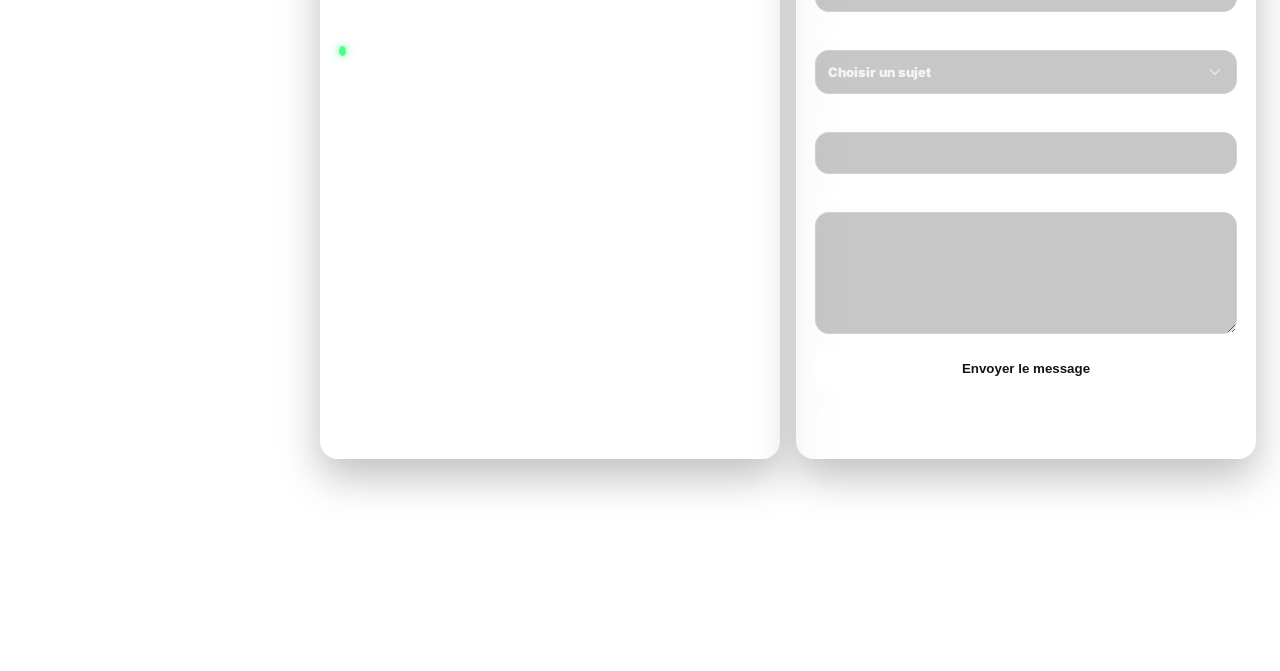
==== commit b13d10d9: "Update index.html" ====
--- a/index.html
+++ b/index.html
@@ -195,7 +195,7 @@
             <span class="tag">Automatisation</span>
           </div>
             <p>
-              Outil permettant de recevoir par mail, chaque semaine ou chaque jour, une notification avec le programme des matchs à venir pour la semaine / le jour, pour chaque équipe suivie.          
+              Outil envoyant par mail une notification quotidienne ou hebdomadaire avec le programme des matchs à venir des équipes suivies.         
             </p>
           <div class="stack">
             <span>Python</span><span>JSON</span><span>API</span><span>Cron</span><span>SQLite</span><span>SMTP</span
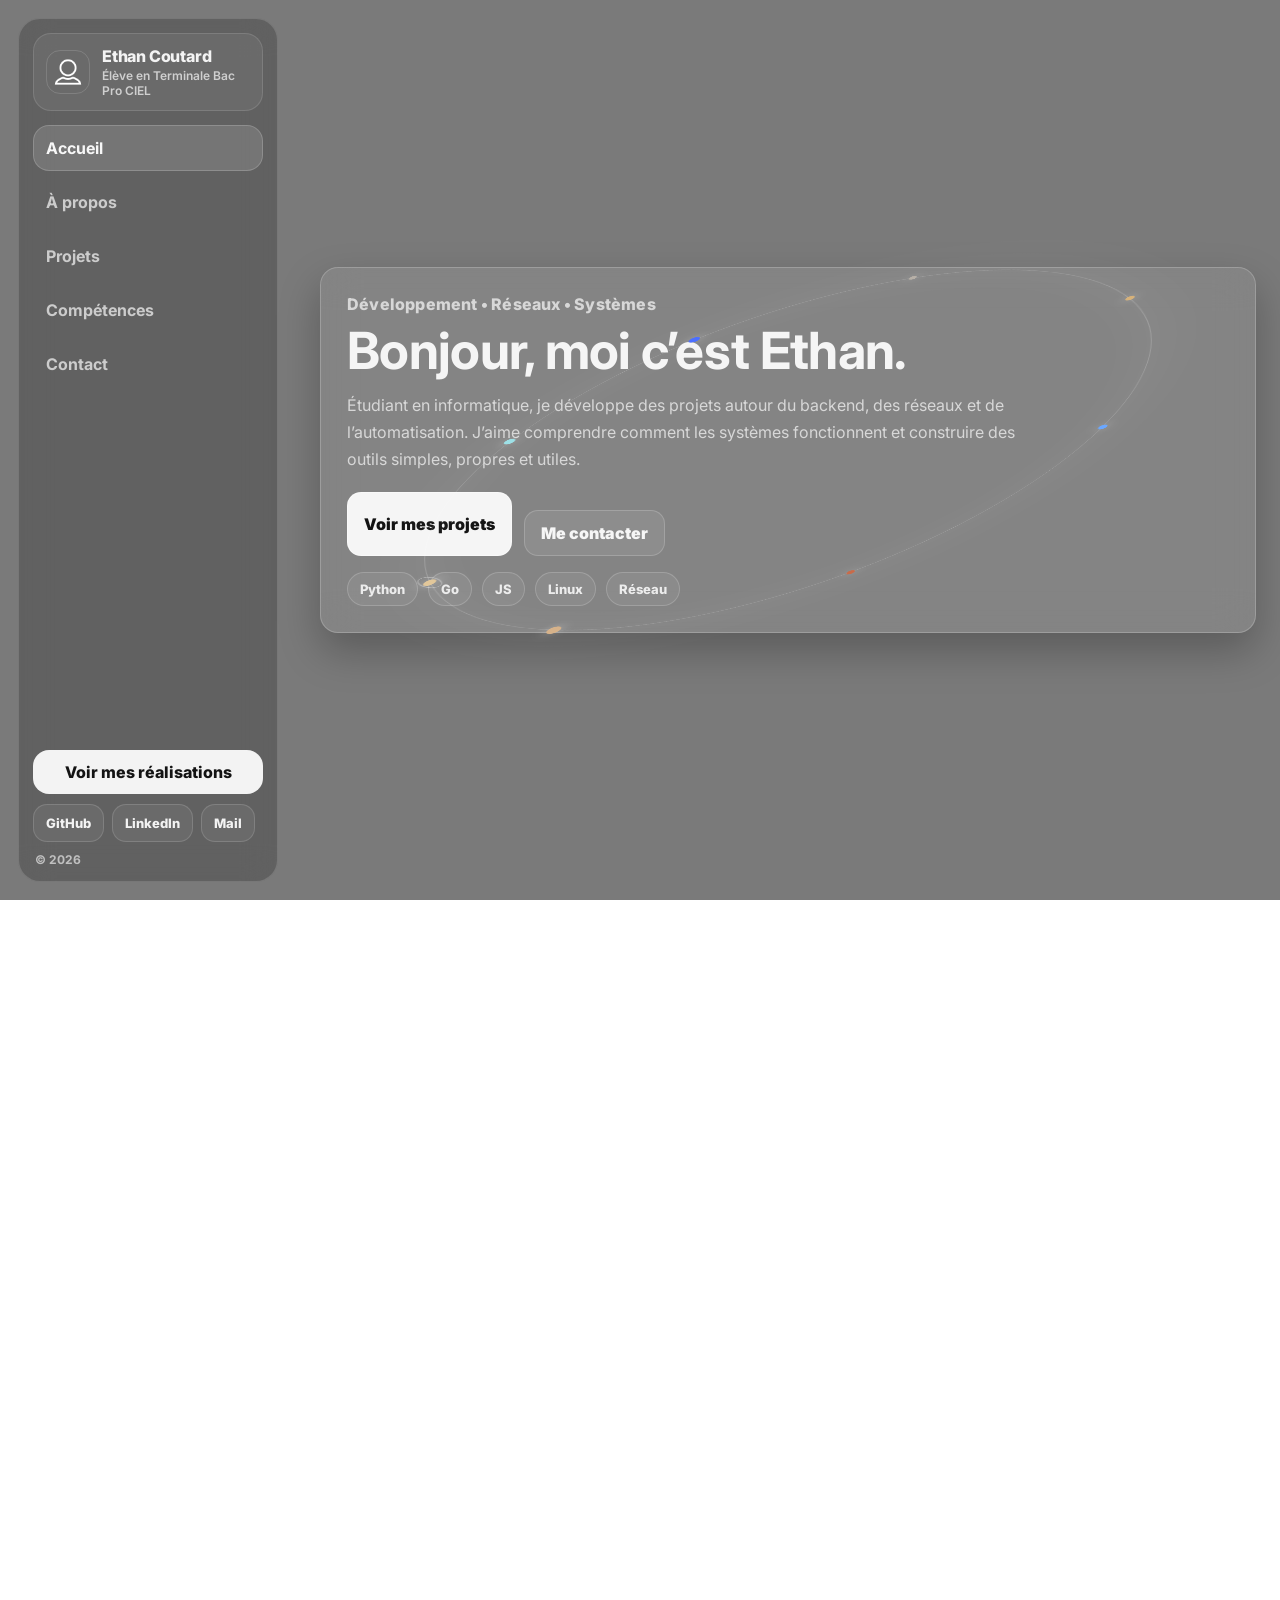
==== commit 6337a6de: "Update video source URL in index.html" ====
--- a/index.html
+++ b/index.html
@@ -19,7 +19,7 @@
   </div>
 
   <video class="bg-video" id="video" autoplay muted loop playsinline preload="metadata">
-  <source src="https://securiscloud.ovh/Pages/background.mp4" type="video/mp4">
+  <source src="https://securiscloud.ovh/web/ethan/background.mp4" type="video/mp4">
   </video>
   <div class="overlay"></div>
 
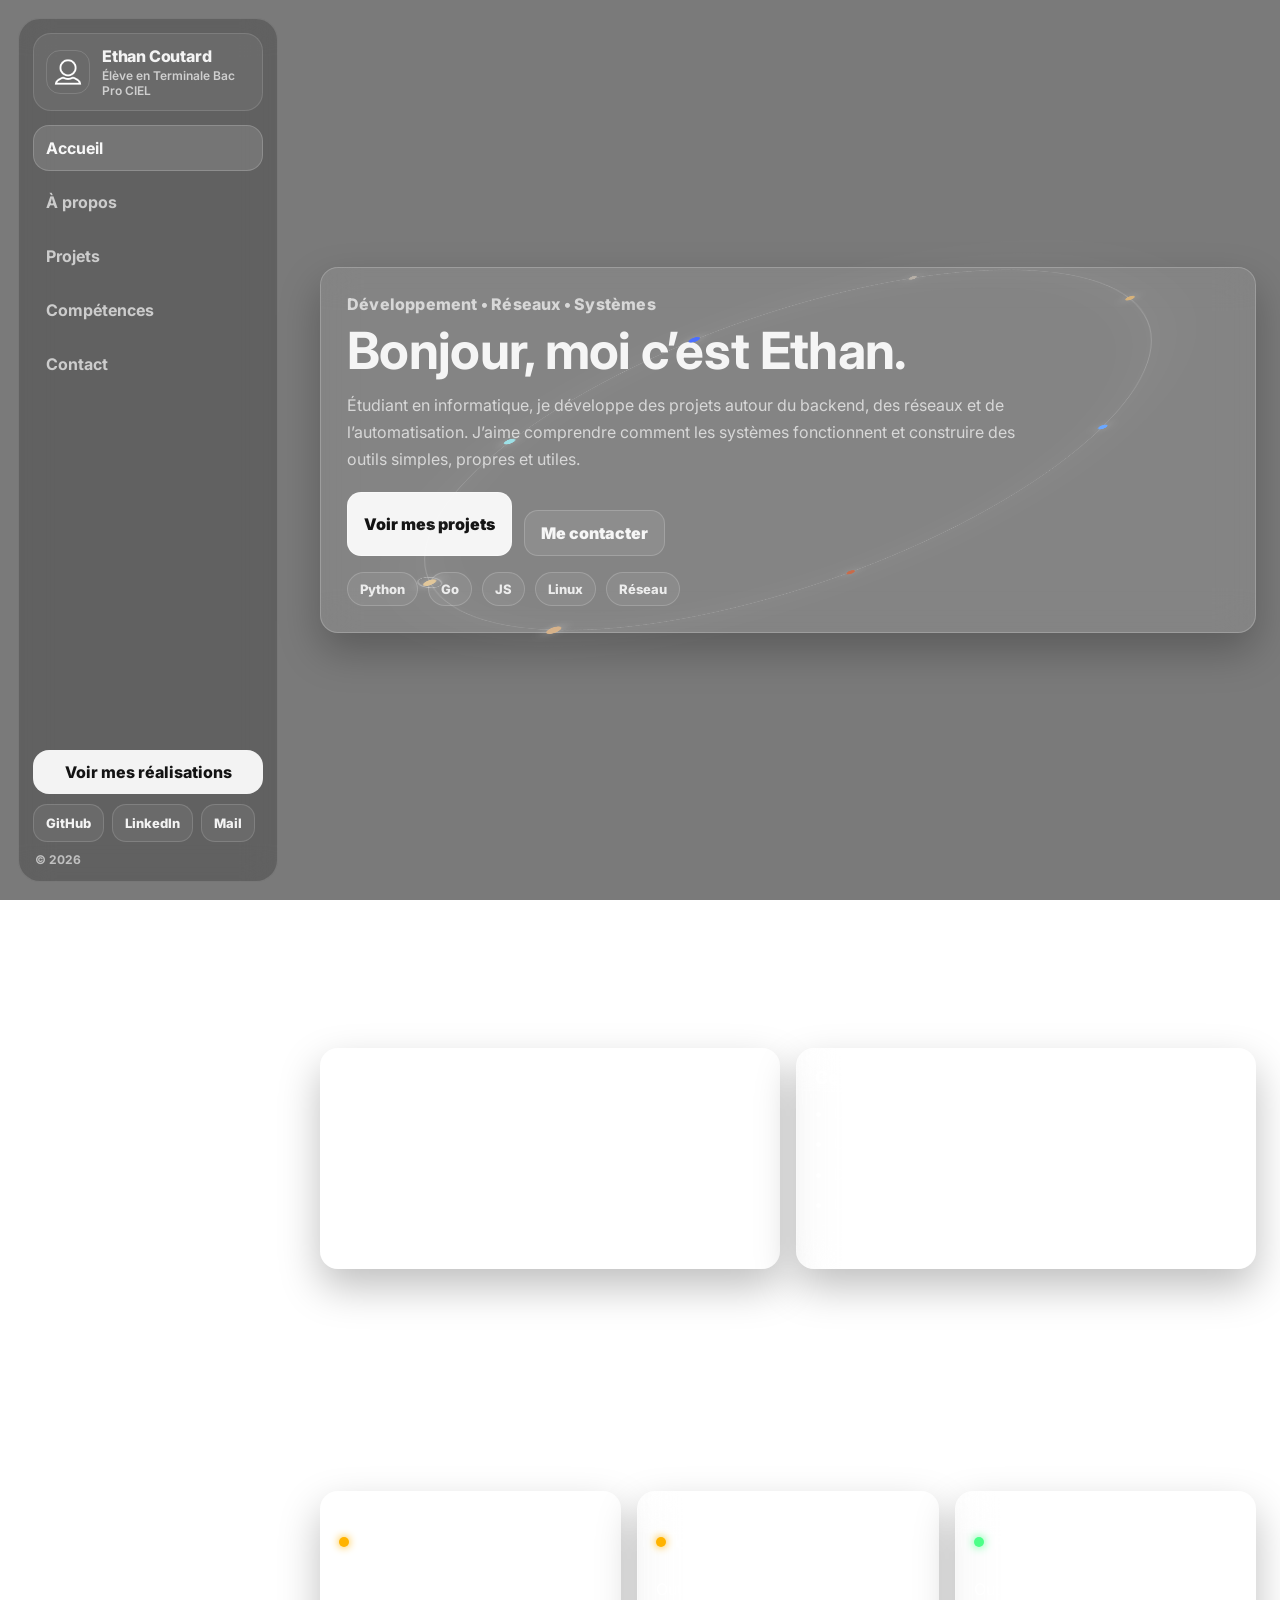
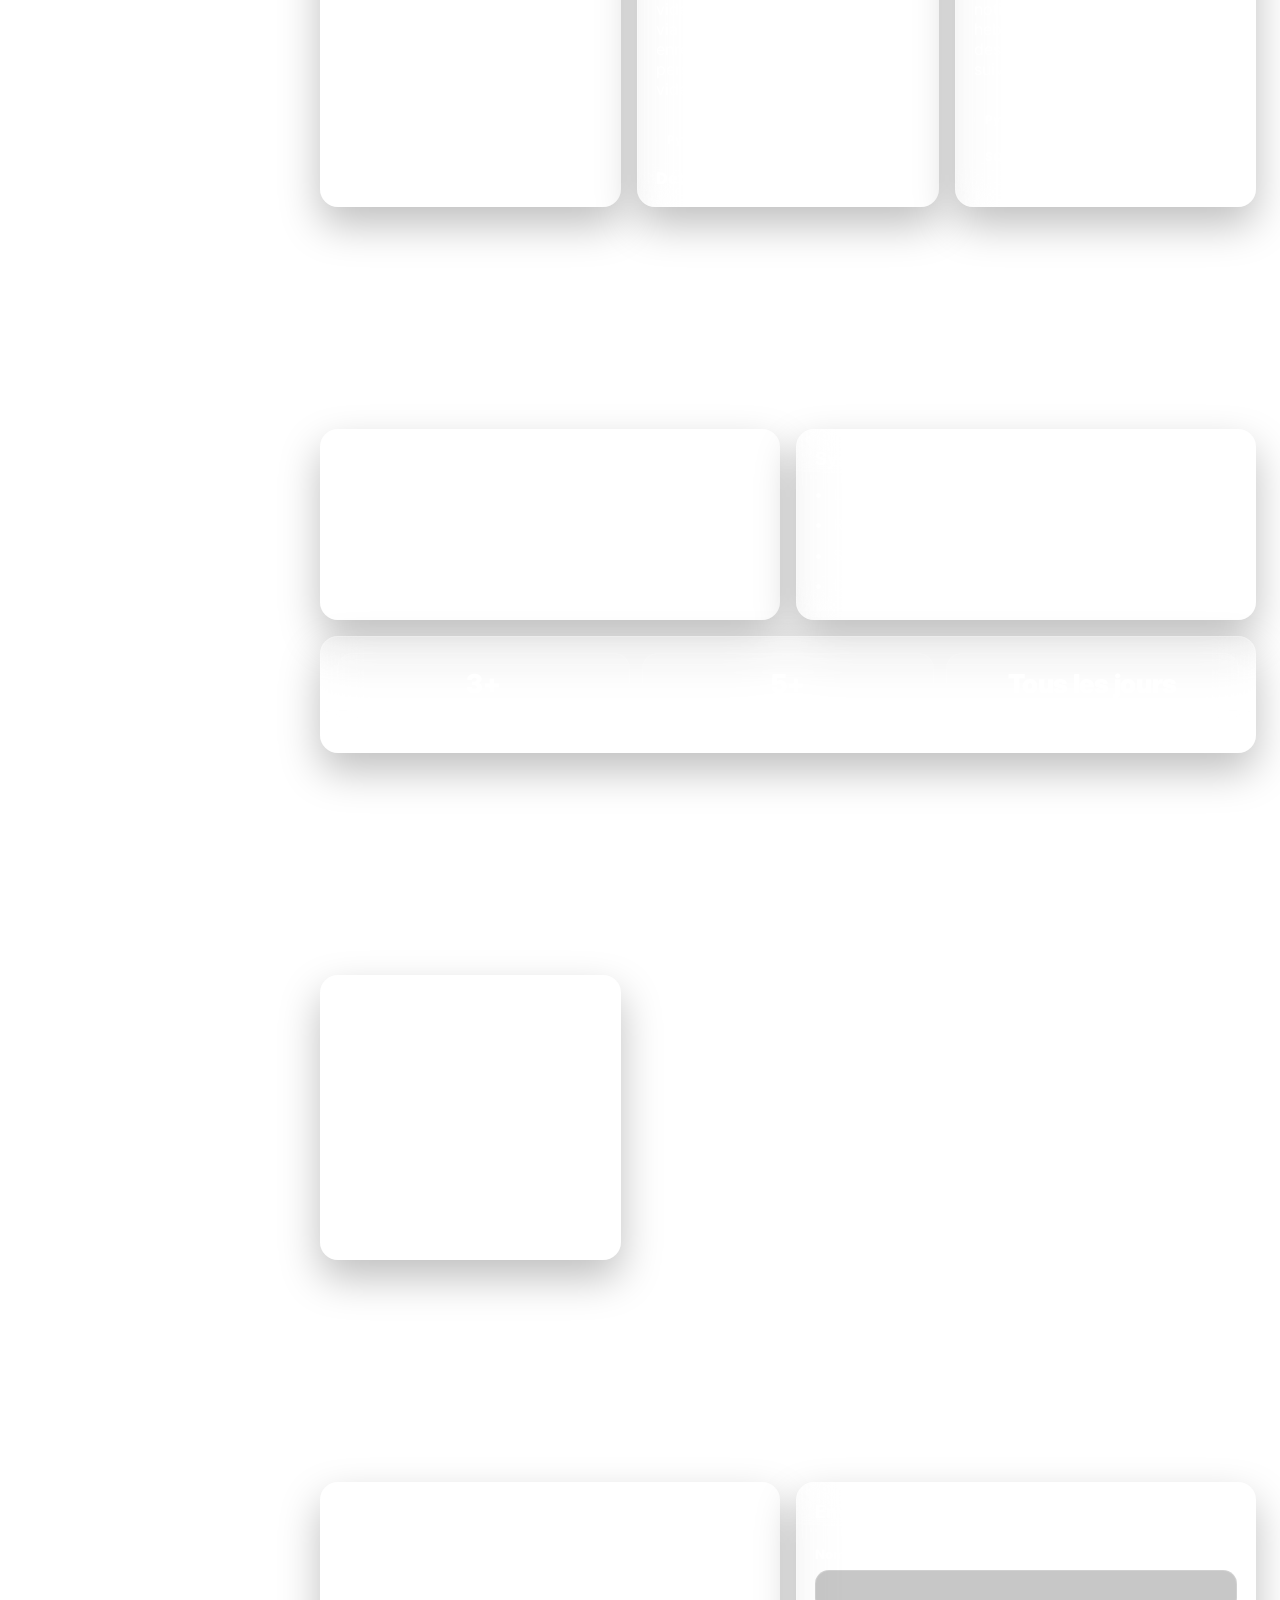
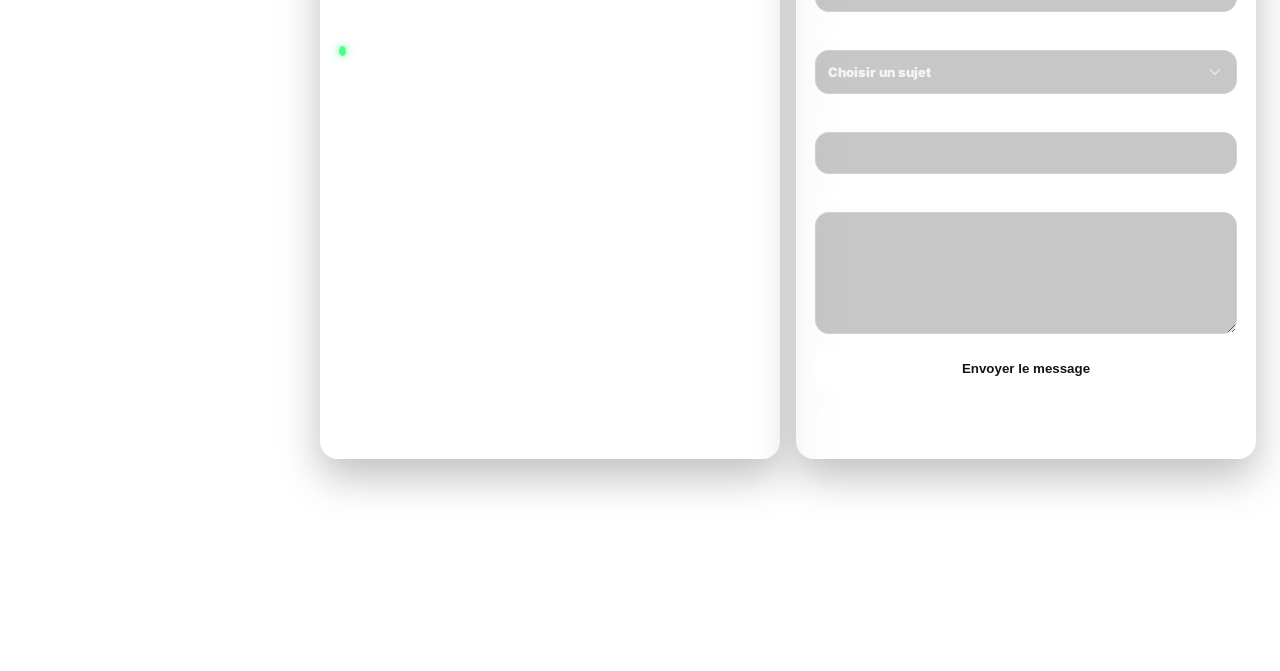
==== commit a165dc66: "Add target='_blank' to GitHub link" ====
--- a/index.html
+++ b/index.html
@@ -200,7 +200,7 @@
           <div class="stack">
             <span>Python</span><span>JSON</span><span>API</span><span>Cron</span><span>SQLite</span><span>SMTP</span
           </div>
-          <a class="link" href="https://github.com/EthanCoutard/FootNotif">Détails →</a>
+          <a class="link" target="_blank" href="https://github.com/EthanCoutard/FootNotif">Détails →</a>
         </article>
       </div>
     </section>
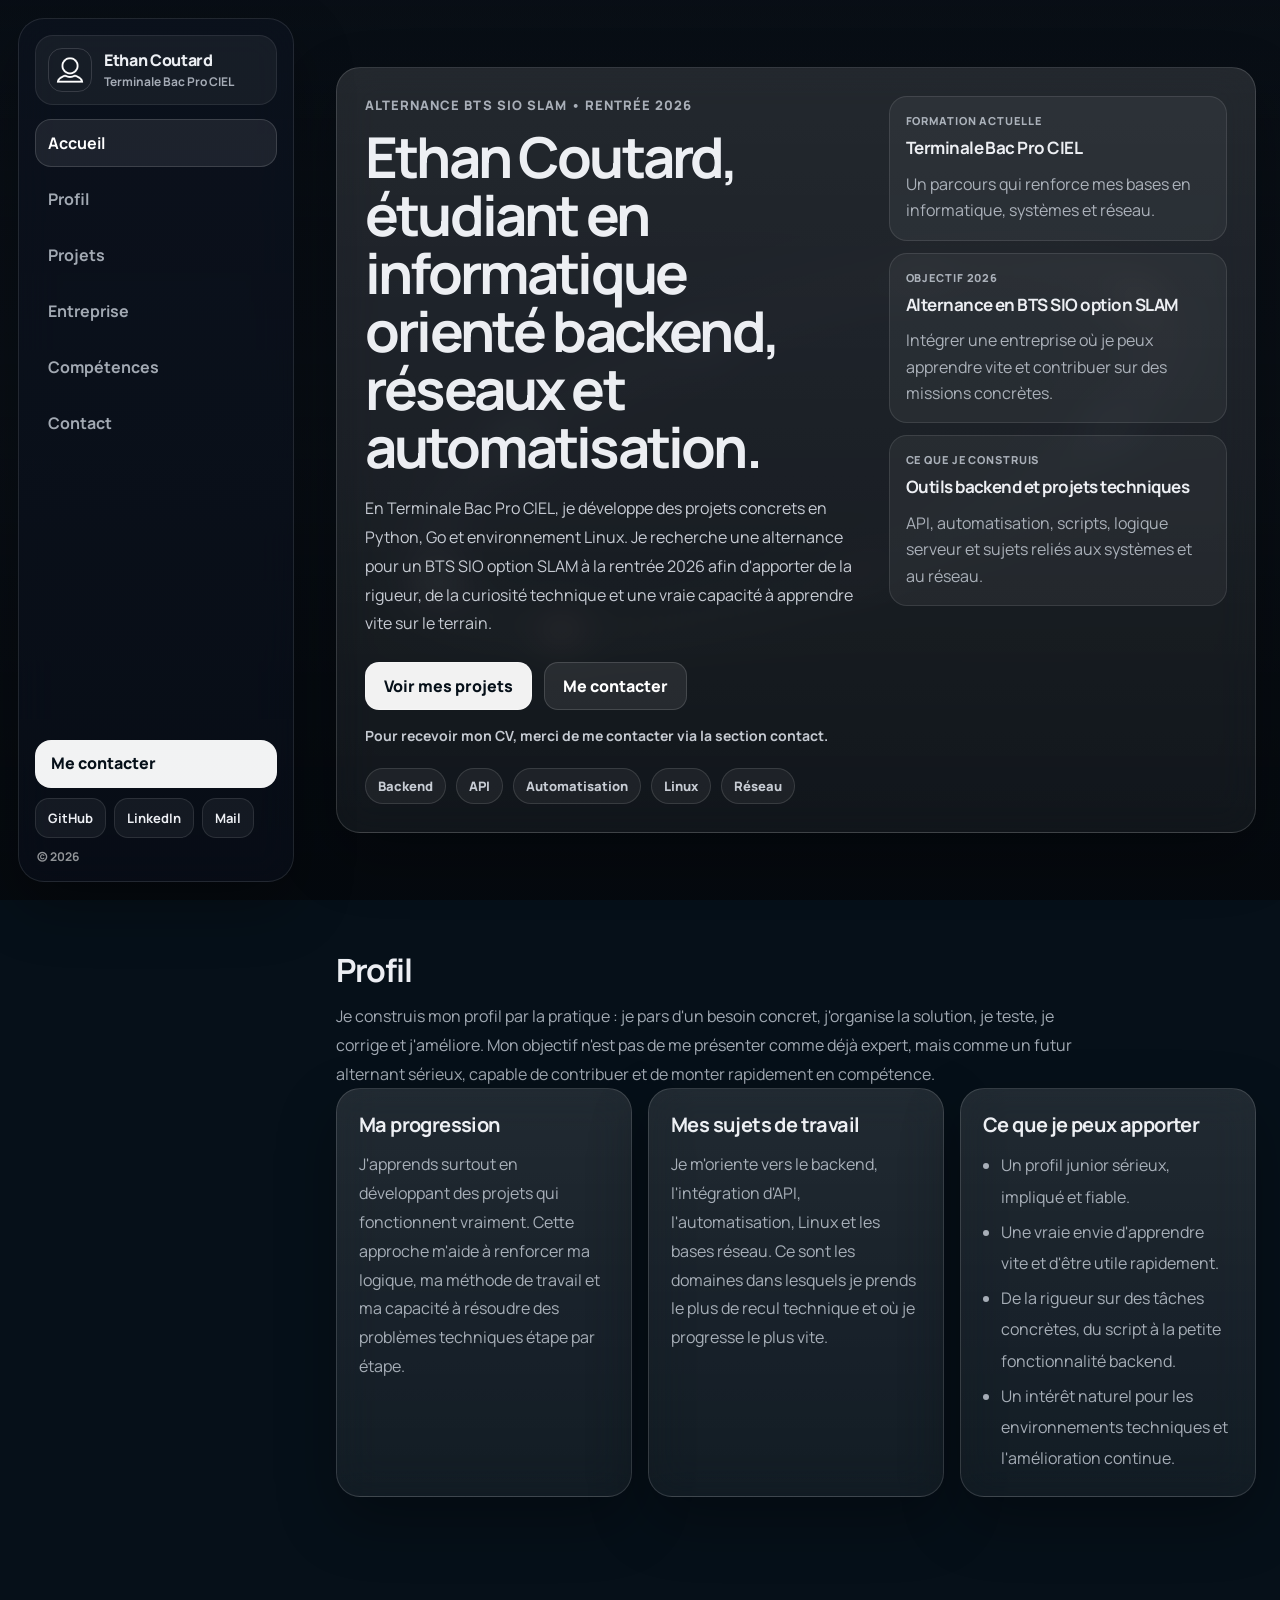
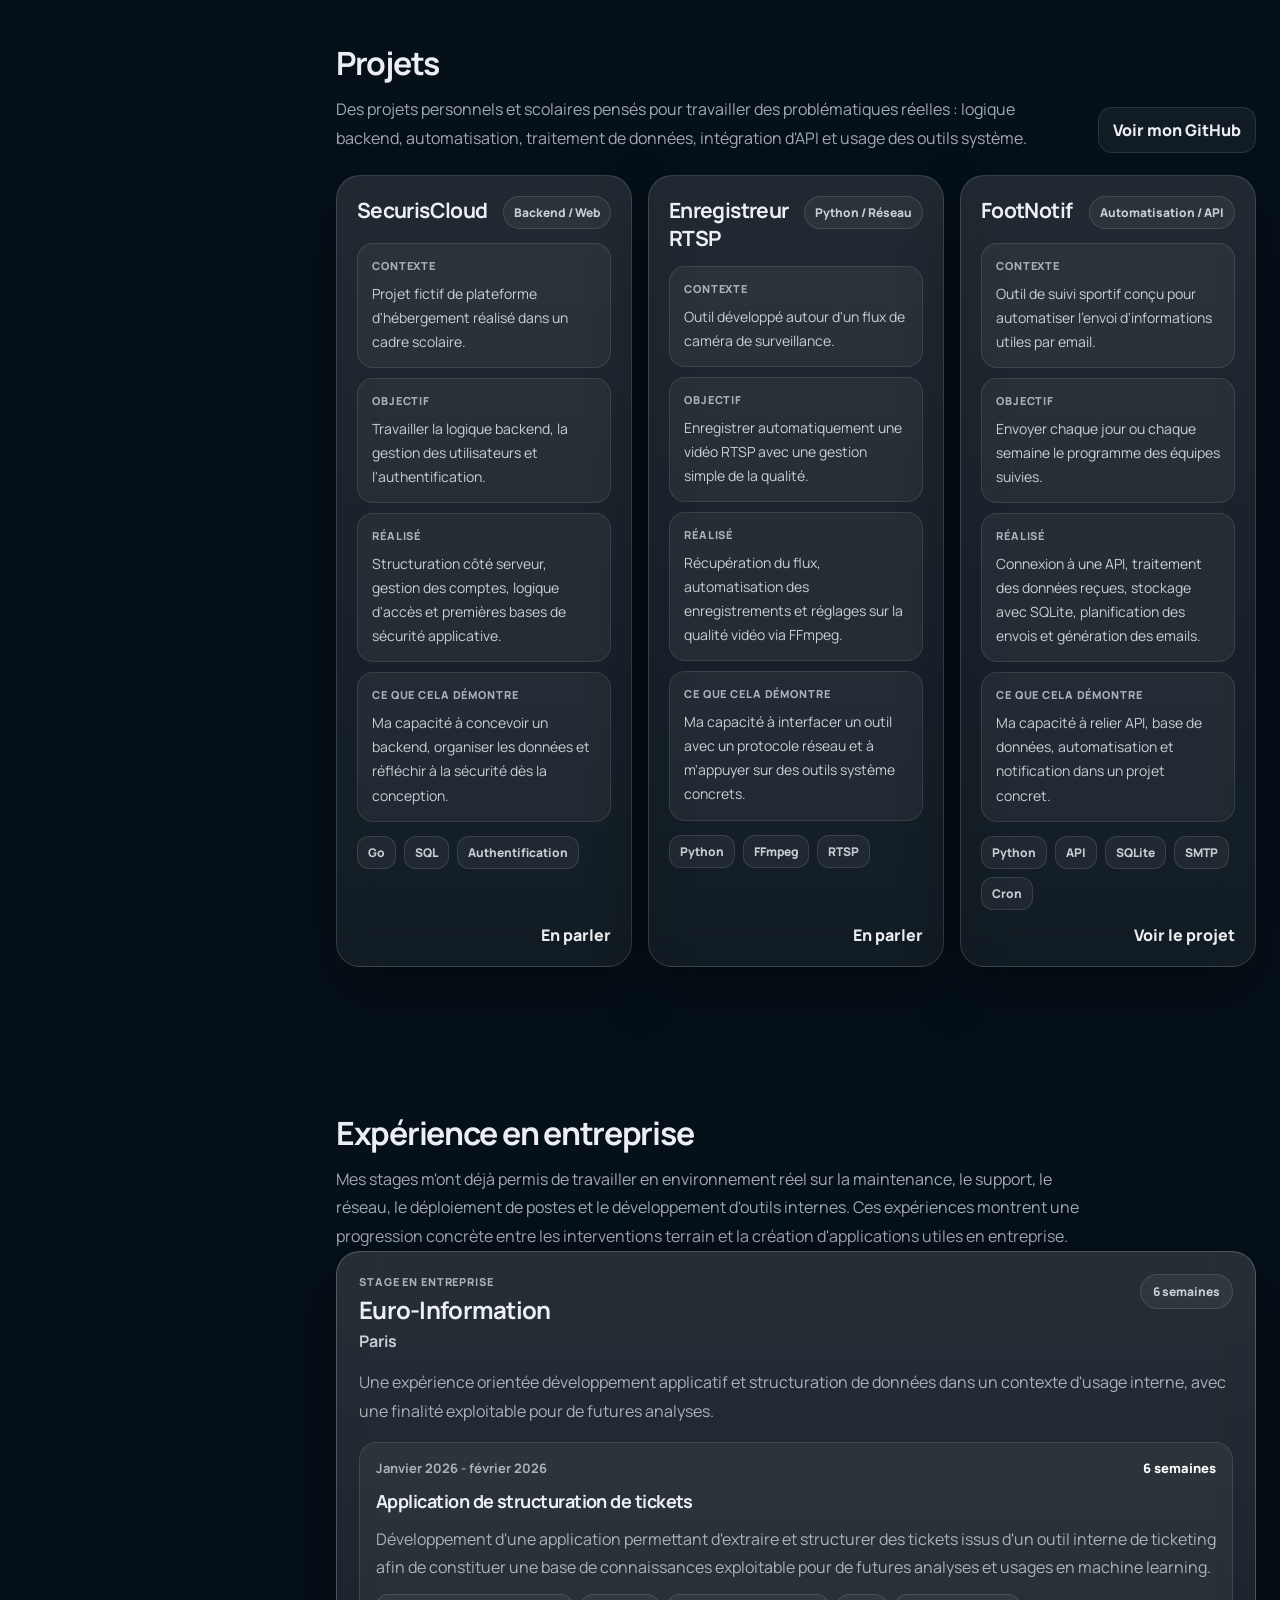
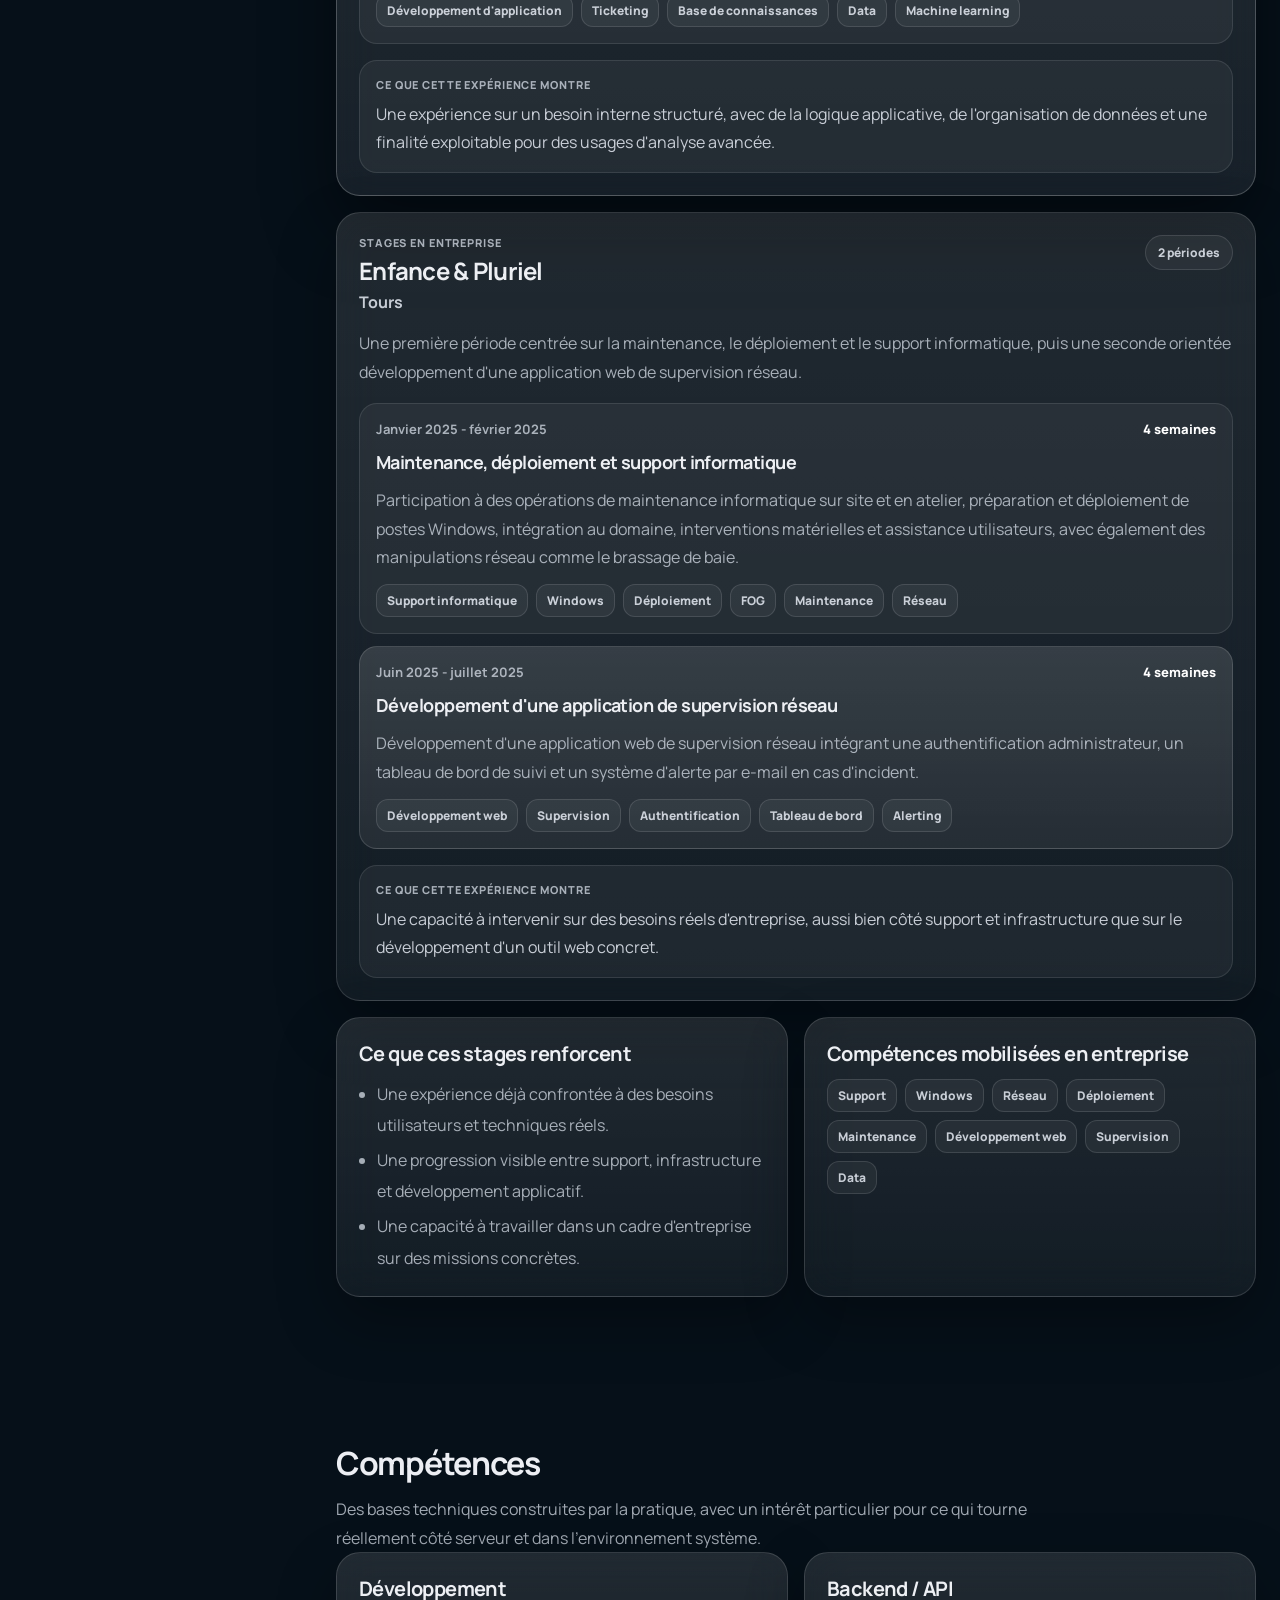
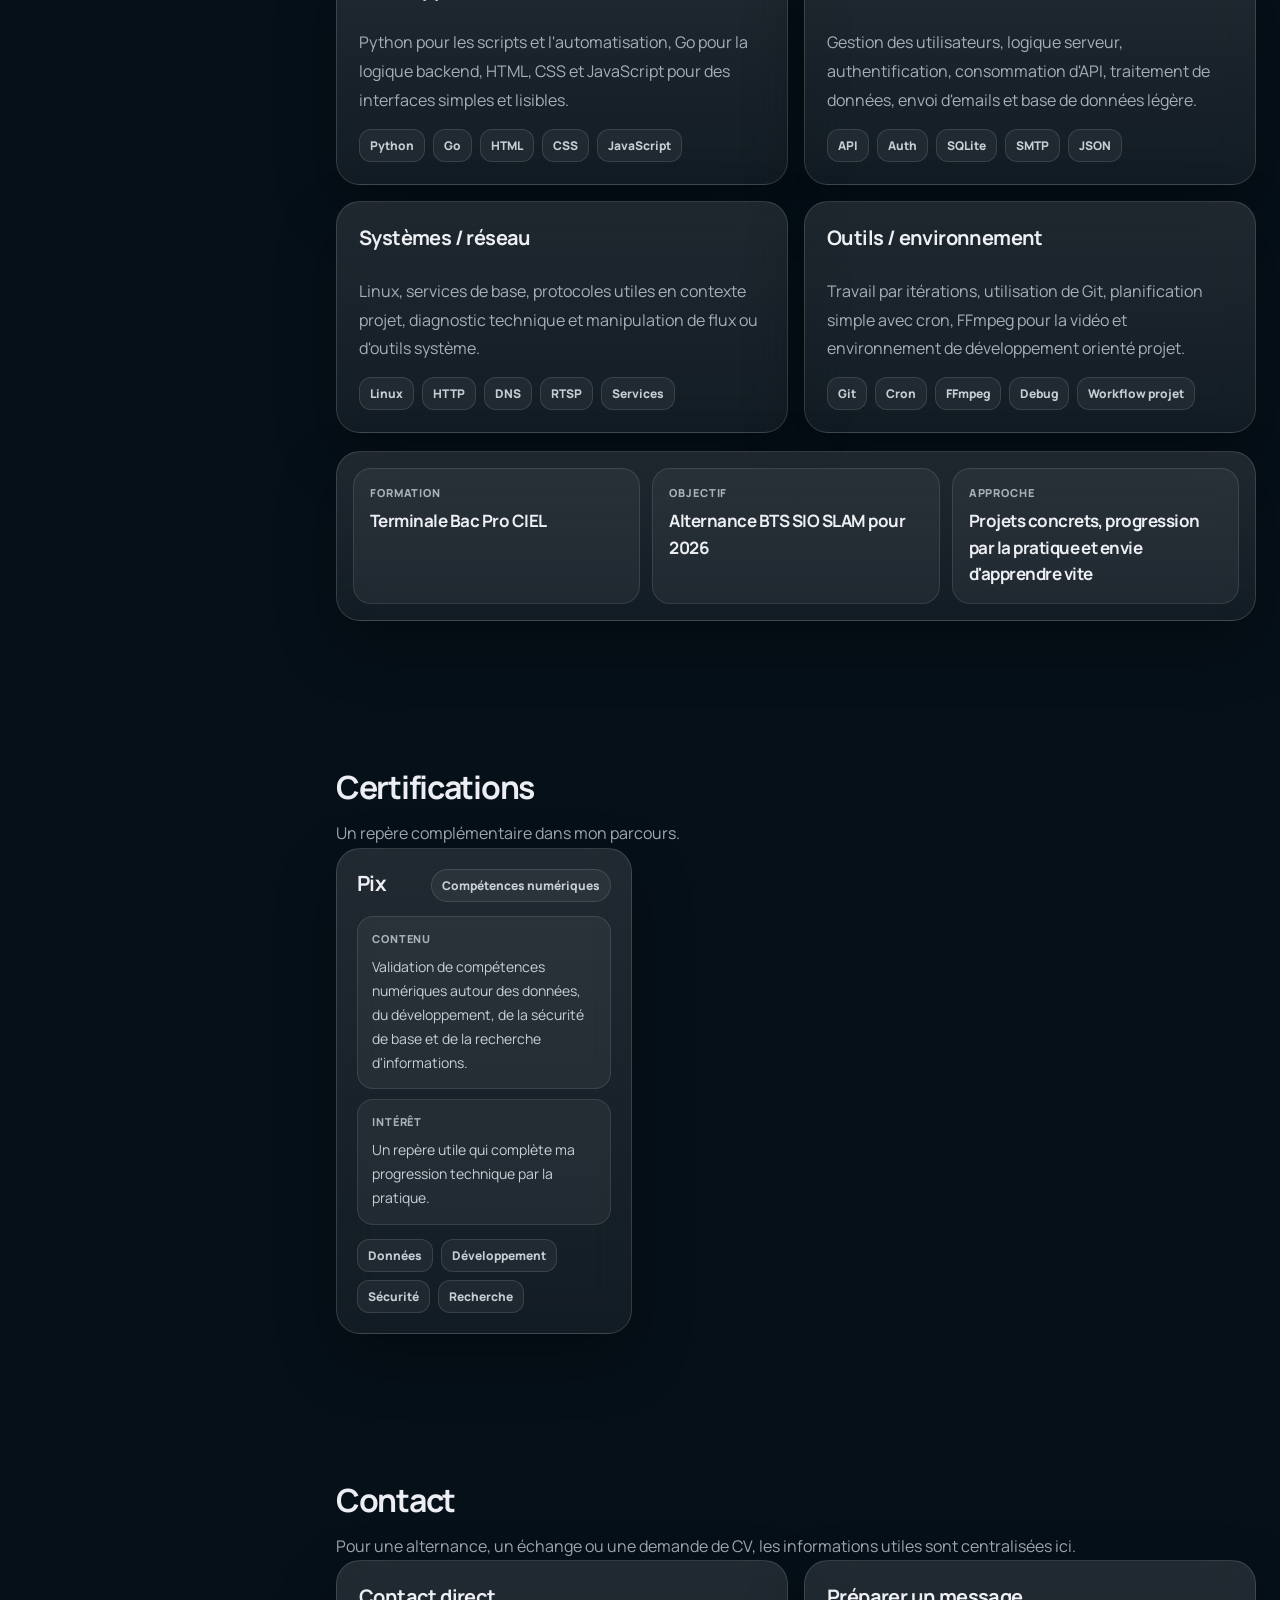
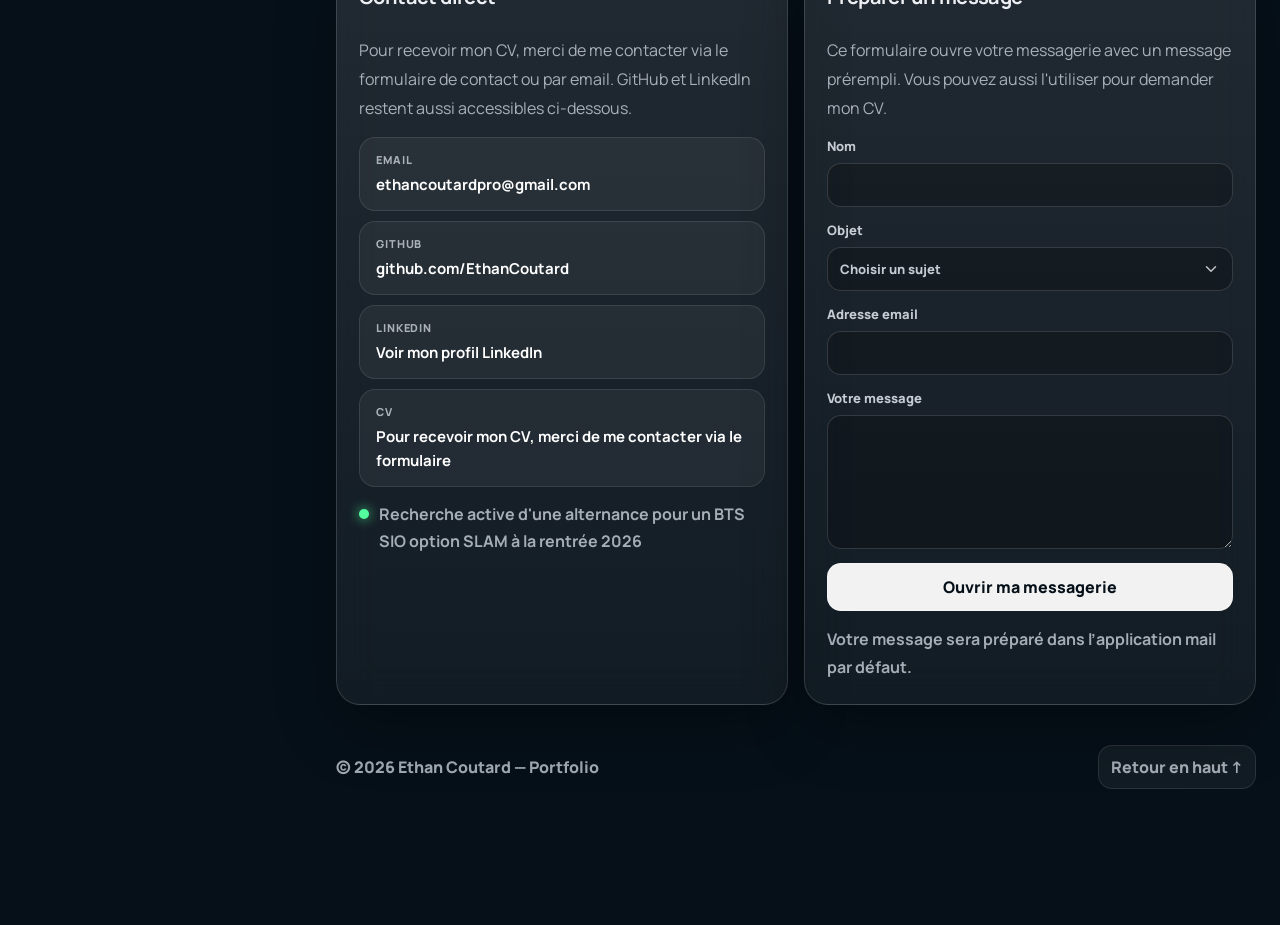
==== commit 8a79b0e9: "Update website" ====
--- a/index.html
+++ b/index.html
@@ -3,23 +3,29 @@
 <head>
   <meta charset="UTF-8" />
   <meta name="viewport" content="width=device-width, initial-scale=1.0" />
-  <title>Ethan Coutard | Portfolio</title>
+  <meta name="color-scheme" content="dark" />
+  <title>Ethan Coutard | Alternance BTS SIO SLAM 2026</title>
+  <meta
+    name="description"
+    content="Portfolio d'Ethan Coutard, eleve en Terminale Bac Pro CIEL, oriente backend, reseaux et automatisation, a la recherche d'une alternance BTS SIO SLAM pour la rentree 2026."
+  />
   <link rel="stylesheet" href="./styles/style.css" />
   <link rel="preconnect" href="https://fonts.googleapis.com">
   <link rel="preconnect" href="https://fonts.gstatic.com" crossorigin>
-  <link href="https://fonts.googleapis.com/css2?family=Inter:wght@400;600;800&display=swap" rel="stylesheet">
+  <link href="https://fonts.googleapis.com/css2?family=Manrope:wght@400;500;600;700;800&display=swap" rel="stylesheet">
 </head>
 
 <body>
   <div id="loader">
     <div class="loader-content">
       <div class="spinner"></div>
-      <p>Chargement du portfolio…</p>
+      <p>Chargement du portfolio...</p>
     </div>
   </div>
 
-  <video class="bg-video" id="video" autoplay muted loop playsinline preload="metadata">
-  <source src="https://securiscloud.ovh/web/ethan/background.mp4" type="video/mp4">
+  <div class="bg-fallback" aria-hidden="true"></div>
+  <video class="bg-video" id="video" autoplay muted loop playsinline preload="metadata" aria-hidden="true">
+    <source src="./video/background.mp4" type="video/mp4">
   </video>
   <div class="overlay"></div>
 
@@ -29,23 +35,24 @@
 
   <aside class="sidebar" id="sidebar">
     <a class="brand" href="#top">
-      <img src="images/profil.png" alt="Photo de profil" width="44" height="44">
+      <img src="images/profil.png" alt="Photo de profil d'Ethan Coutard" width="44" height="44">
       <div class="brand-text">
         <div class="brand-name">Ethan Coutard</div>
-        <div class="brand-sub">Élève en Terminale Bac Pro CIEL</div>
+        <div class="brand-sub">Terminale Bac Pro CIEL</div>
       </div>
     </a>
 
     <nav class="nav">
       <a class="nav-link active" href="#top">Accueil</a>
-      <a class="nav-link" href="#about">À propos</a>
+      <a class="nav-link" href="#about">Profil</a>
       <a class="nav-link" href="#projects">Projets</a>
+      <a class="nav-link" href="#experience">Entreprise</a>
       <a class="nav-link" href="#skills">Compétences</a>
       <a class="nav-link" href="#contact">Contact</a>
     </nav>
 
     <div class="sidebar-footer">
-      <a class="cta" href="#projects">Voir mes réalisations</a>
+      <a class="cta" href="#contact">Me contacter</a>
       <div class="mini-links">
         <a class="chip" href="https://github.com/EthanCoutard" target="_blank" rel="noreferrer">GitHub</a>
         <a class="chip" href="https://www.linkedin.com/in/ethan-coutard-763733340/" target="_blank" rel="noreferrer">LinkedIn</a>
@@ -77,7 +84,6 @@
                         <span class="p uranus"></span>
                         <span class="p neptune"></span>
                       </div>
-
                     </div>
                   </div>
                 </div>
@@ -87,24 +93,49 @@
         </div>
 
         <div class="glass hero-card reveal">
-          <p class="kicker">Développement • Réseaux • Systèmes</p>
-          <h1 class="title">Bonjour, moi c’est Ethan.</h1>
-          <p class="lead">
-            Étudiant en informatique, je développe des projets autour du backend, des réseaux et de l’automatisation.
-            J’aime comprendre comment les systèmes fonctionnent et construire des outils simples, propres et utiles.
-          </p>
-
-          <div class="hero-actions">
-            <a class="btn primary" href="#projects">Voir mes projets</a>
-            <a class="btn ghost" href="#contact">Me contacter</a>
-          </div>
-
-          <div class="badges">
-            <span class="badge">Python</span>
-            <span class="badge">Go</span>
-            <span class="badge">JS</span>
-            <span class="badge">Linux</span>
-            <span class="badge">Réseau</span>
+          <div class="hero-copy">
+            <p class="kicker">Alternance BTS SIO SLAM • Rentrée 2026</p>
+            <h1 class="title">Ethan Coutard, étudiant en informatique orienté backend, réseaux et automatisation.</h1>
+            <p class="lead">
+              En Terminale Bac Pro CIEL, je développe des projets concrets en Python, Go et environnement Linux.
+              Je recherche une alternance pour un BTS SIO option SLAM à la rentrée 2026 afin d'apporter de la rigueur,
+              de la curiosité technique et une vraie capacité à apprendre vite sur le terrain.
+            </p>
+
+            <div class="hero-actions">
+              <a class="btn primary" href="#projects">Voir mes projets</a>
+              <a class="btn secondary" href="#contact">Me contacter</a>
+            </div>
+
+            <p class="hero-note">Pour recevoir mon CV, merci de me contacter via la section contact.</p>
+
+            <div class="badges">
+              <span class="badge">Backend</span>
+              <span class="badge">API</span>
+              <span class="badge">Automatisation</span>
+              <span class="badge">Linux</span>
+              <span class="badge">Réseau</span>
+            </div>
+          </div>
+
+          <div class="hero-panels">
+            <article class="info-panel">
+              <span class="info-label">Formation actuelle</span>
+              <strong class="info-value">Terminale Bac Pro CIEL</strong>
+              <p>Un parcours qui renforce mes bases en informatique, systèmes et réseau.</p>
+            </article>
+
+            <article class="info-panel">
+              <span class="info-label">Objectif 2026</span>
+              <strong class="info-value">Alternance en BTS SIO option SLAM</strong>
+              <p>Intégrer une entreprise où je peux apprendre vite et contribuer sur des missions concrètes.</p>
+            </article>
+
+            <article class="info-panel">
+              <span class="info-label">Ce que je construis</span>
+              <strong class="info-value">Outils backend et projets techniques</strong>
+              <p>API, automatisation, scripts, logique serveur et sujets reliés aux systèmes et au réseau.</p>
+            </article>
           </div>
         </div>
       </div>
@@ -112,139 +143,354 @@
 
     <section class="section" id="about">
       <div class="section-head reveal">
-        <h2>À propos</h2>
+        <h2>Profil</h2>
         <p>
-          Je suis en Terminale Bac Pro CIEL. Je cherche une alternance pour un BTS SIO option SLAM (développement) pour la rentrée 2026.
-          J’aime le dev backend, les sujets réseau et la cybersécurité, et je progresse surtout en construisant des projets.
+          Je construis mon profil par la pratique : je pars d'un besoin concret, j'organise la solution, je teste,
+          je corrige et j'améliore. Mon objectif n'est pas de me présenter comme déjà expert, mais comme un futur
+          alternant sérieux, capable de contribuer et de monter rapidement en compétence.
         </p>
       </div>
 
-      <div class="grid-2">
+      <div class="grid-3 profile-grid">
         <div class="glass card reveal">
-          <h3>Ce que j’aime faire</h3>
-          <ul class="list">
-            <li>Développer des outils et services qui tournent vraiment</li>
-            <li>Automatiser des tâches et fiabiliser des process</li>
-            <li>Tester, comprendre, corriger, améliorer</li>
-            <li>Apprendre en pratiquant (et en documentant)</li>
+          <h3>Ma progression</h3>
+          <p>
+            J'apprends surtout en développant des projets qui fonctionnent vraiment. Cette approche m'aide à renforcer
+            ma logique, ma méthode de travail et ma capacité à résoudre des problèmes techniques étape par étape.
+          </p>
+        </div>
+
+        <div class="glass card reveal">
+          <h3>Mes sujets de travail</h3>
+          <p>
+            Je m'oriente vers le backend, l'intégration d'API, l'automatisation, Linux et les bases réseau.
+            Ce sont les domaines dans lesquels je prends le plus de recul technique et où je progresse le plus vite.
+          </p>
+        </div>
+
+        <div class="glass card reveal">
+          <h3>Ce que je peux apporter</h3>
+          <ul class="list tight">
+            <li>Un profil junior sérieux, impliqué et fiable.</li>
+            <li>Une vraie envie d'apprendre vite et d'être utile rapidement.</li>
+            <li>De la rigueur sur des tâches concrètes, du script à la petite fonctionnalité backend.</li>
+            <li>Un intérêt naturel pour les environnements techniques et l'amélioration continue.</li>
           </ul>
         </div>
-
-        <div class="glass card reveal">
-          <h3>Ce que je recherche</h3>
-          <ul class="list">
-            <li>Une alternance en BTS SIO à partir de 2026</li>
-            <li>Un environnement où je peux progresser vite</li>
-            <li>Des missions concrètes</li>
-            <li>Une équipe qui partage de bonnes pratiques</li>
-          </ul>
-        </div>
       </div>
     </section>
 
     <section class="section" id="projects">
-      <div class="section-head reveal">
-        <h2>Projets</h2>
-        <p>Quelques projets personnels pour apprendre, tester et construire des choses concrètes.</p>
-      </div>
-
-      <div class="grid-3">
+      <div class="section-head-row reveal">
+        <div class="section-head">
+          <h2>Projets</h2>
+          <p>
+            Des projets personnels et scolaires pensés pour travailler des problématiques réelles :
+            logique backend, automatisation, traitement de données, intégration d'API et usage des outils système.
+          </p>
+        </div>
+
+        <a class="section-link" href="https://github.com/EthanCoutard" target="_blank" rel="noreferrer">Voir mon GitHub</a>
+      </div>
+
+      <div class="grid-3 project-grid">
         <article class="glass project reveal">
           <div class="project-top">
-            <div class="status">
-                <span class="dot-orange"></span>
-                <h3>SecurisCloud</h3>
-            </div>
-
+            <h3>SecurisCloud</h3>
             <span class="tag">Backend / Web</span>
           </div>
-          <p>
-            Projet de plateforme d’hébergement avec gestion des utilisateurs, authentification et logique de sécurité côté serveur. (Projet fictif dans le cadre d'un projet pour la Bac)
-          </p>
+
+          <ul class="project-details">
+            <li><strong>Contexte</strong> Projet fictif de plateforme d'hébergement réalisé dans un cadre scolaire.</li>
+            <li><strong>Objectif</strong> Travailler la logique backend, la gestion des utilisateurs et l'authentification.</li>
+            <li><strong>Réalisé</strong> Structuration côté serveur, gestion des comptes, logique d'accès et premières bases de sécurité applicative.</li>
+            <li><strong>Ce que cela démontre</strong> Ma capacité à concevoir un backend, organiser les données et réfléchir à la sécurité dès la conception.</li>
+          </ul>
+
           <div class="stack">
-            <span>Go</span><span>SQL</span><span>Auth</span>
-          </div>
-          <a class="link" href="#">Détails →</a>
+            <span>Go</span>
+            <span>SQL</span>
+            <span>Authentification</span>
+          </div>
+
+          <div class="project-actions">
+            <a class="link" href="#contact">En parler</a>
+          </div>
         </article>
 
         <article class="glass project reveal">
           <div class="project-top">
-            <div class="status">
-                <span class="dot-orange"></span>
-                <h3>camara</h3>
-            </div>
-
-            <span class="tag">Vidéo / Réseau</span>
-          </div>
-          <p>
-          Outil permettant d’enregistrer la vidéo d’une caméra de surveillance via un flux RTSP. Gestion des enregistrements automatiques et personnalisation de la qualité vidéo.
-          </p>
+            <h3>Enregistreur RTSP</h3>
+            <span class="tag">Python / Réseau</span>
+          </div>
+
+          <ul class="project-details">
+            <li><strong>Contexte</strong> Outil développé autour d'un flux de caméra de surveillance.</li>
+            <li><strong>Objectif</strong> Enregistrer automatiquement une vidéo RTSP avec une gestion simple de la qualité.</li>
+            <li><strong>Réalisé</strong> Récupération du flux, automatisation des enregistrements et réglages sur la qualité vidéo via FFmpeg.</li>
+            <li><strong>Ce que cela démontre</strong> Ma capacité à interfacer un outil avec un protocole réseau et à m'appuyer sur des outils système concrets.</li>
+          </ul>
+
           <div class="stack">
-            <span>Python</span><span>FFmpeg</span><span>RTSP</span>
-          </div>
-          <a class="link" href="#">Détails →</a>
+            <span>Python</span>
+            <span>FFmpeg</span>
+            <span>RTSP</span>
+          </div>
+
+          <div class="project-actions">
+            <a class="link" href="#contact">En parler</a>
+          </div>
         </article>
 
         <article class="glass project reveal">
           <div class="project-top">
-            <div class="status">
-              <span class="dot"></span>
-              <h3>FootNotif</h3>
+            <h3>FootNotif</h3>
+            <span class="tag">Automatisation / API</span>
+          </div>
+
+          <ul class="project-details">
+            <li><strong>Contexte</strong> Outil de suivi sportif conçu pour automatiser l'envoi d'informations utiles par email.</li>
+            <li><strong>Objectif</strong> Envoyer chaque jour ou chaque semaine le programme des équipes suivies.</li>
+            <li><strong>Réalisé</strong> Connexion à une API, traitement des données reçues, stockage avec SQLite, planification des envois et génération des emails.</li>
+            <li><strong>Ce que cela démontre</strong> Ma capacité à relier API, base de données, automatisation et notification dans un projet concret.</li>
+          </ul>
+
+          <div class="stack">
+            <span>Python</span>
+            <span>API</span>
+            <span>SQLite</span>
+            <span>SMTP</span>
+            <span>Cron</span>
+          </div>
+
+          <div class="project-actions">
+            <a class="link" href="https://github.com/EthanCoutard/FootNotif" target="_blank" rel="noreferrer">Voir le projet</a>
+          </div>
+        </article>
+      </div>
+    </section>
+
+    <section class="section" id="experience">
+      <div class="section-head reveal">
+        <h2>Expérience en entreprise</h2>
+        <p>
+          Mes stages m'ont déjà permis de travailler en environnement réel sur la maintenance, le support, le réseau,
+          le déploiement de postes et le développement d'outils internes. Ces expériences montrent une progression
+          concrète entre les interventions terrain et la création d'applications utiles en entreprise.
+        </p>
+      </div>
+
+      <div class="timeline">
+        <article class="glass company-card company-card-featured reveal">
+          <div class="company-head">
+            <div class="company-ident">
+              <span class="company-kicker">Stage en entreprise</span>
+              <h3>Euro-Information</h3>
+              <p class="company-location">Paris</p>
             </div>
-            
-            <span class="tag">Automatisation</span>
-          </div>
+            <span class="company-badge">6 semaines</span>
+          </div>
+
+          <p class="company-summary">
+            Une expérience orientée développement applicatif et structuration de données dans un contexte d'usage
+            interne, avec une finalité exploitable pour de futures analyses.
+          </p>
+
+          <div class="period-list">
+            <article class="period-item">
+              <div class="period-meta">
+                <span>Janvier 2026 - février 2026</span>
+                <strong>6 semaines</strong>
+              </div>
+              <h4>Application de structuration de tickets</h4>
+              <p>
+                Développement d'une application permettant d'extraire et structurer des tickets issus d'un outil
+                interne de ticketing afin de constituer une base de connaissances exploitable pour de futures analyses
+                et usages en machine learning.
+              </p>
+              <div class="stack">
+                <span>Développement d'application</span>
+                <span>Ticketing</span>
+                <span>Base de connaissances</span>
+                <span>Data</span>
+                <span>Machine learning</span>
+              </div>
+            </article>
+          </div>
+
+          <div class="experience-proof">
+            <span>Ce que cette expérience montre</span>
             <p>
-              Outil envoyant par mail une notification quotidienne ou hebdomadaire avec le programme des matchs à venir des équipes suivies.         
+              Une expérience sur un besoin interne structuré, avec de la logique applicative, de l'organisation de
+              données et une finalité exploitable pour des usages d'analyse avancée.
             </p>
-          <div class="stack">
-            <span>Python</span><span>JSON</span><span>API</span><span>Cron</span><span>SQLite</span><span>SMTP</span
-          </div>
-          <a class="link" target="_blank" href="https://github.com/EthanCoutard/FootNotif">Détails →</a>
+          </div>
         </article>
+
+        <article class="glass company-card reveal">
+          <div class="company-head">
+            <div class="company-ident">
+              <span class="company-kicker">Stages en entreprise</span>
+              <h3>Enfance &amp; Pluriel</h3>
+              <p class="company-location">Tours</p>
+            </div>
+            <span class="company-badge">2 périodes</span>
+          </div>
+
+          <p class="company-summary">
+            Une première période centrée sur la maintenance, le déploiement et le support informatique, puis une
+            seconde orientée développement d'une application web de supervision réseau.
+          </p>
+
+          <div class="period-list">
+            <article class="period-item">
+              <div class="period-meta">
+                <span>Janvier 2025 - février 2025</span>
+                <strong>4 semaines</strong>
+              </div>
+              <h4>Maintenance, déploiement et support informatique</h4>
+              <p>
+                Participation à des opérations de maintenance informatique sur site et en atelier, préparation et
+                déploiement de postes Windows, intégration au domaine, interventions matérielles et assistance
+                utilisateurs, avec également des manipulations réseau comme le brassage de baie.
+              </p>
+              <div class="stack">
+                <span>Support informatique</span>
+                <span>Windows</span>
+                <span>Déploiement</span>
+                <span>FOG</span>
+                <span>Maintenance</span>
+                <span>Réseau</span>
+              </div>
+            </article>
+
+            <article class="period-item period-item-featured">
+              <div class="period-meta">
+                <span>Juin 2025 - juillet 2025</span>
+                <strong>4 semaines</strong>
+              </div>
+              <h4>Développement d'une application de supervision réseau</h4>
+              <p>
+                Développement d'une application web de supervision réseau intégrant une authentification administrateur,
+                un tableau de bord de suivi et un système d'alerte par e-mail en cas d'incident.
+              </p>
+              <div class="stack">
+                <span>Développement web</span>
+                <span>Supervision</span>
+                <span>Authentification</span>
+                <span>Tableau de bord</span>
+                <span>Alerting</span>
+              </div>
+            </article>
+          </div>
+
+          <div class="experience-proof">
+            <span>Ce que cette expérience montre</span>
+            <p>
+              Une capacité à intervenir sur des besoins réels d'entreprise, aussi bien côté support et infrastructure
+              que sur le développement d'un outil web concret.
+            </p>
+          </div>
+        </article>
+      </div>
+
+      <div class="grid-2 experience-grid">
+        <div class="glass card reveal">
+          <h3>Ce que ces stages renforcent</h3>
+          <ul class="list tight">
+            <li>Une expérience déjà confrontée à des besoins utilisateurs et techniques réels.</li>
+            <li>Une progression visible entre support, infrastructure et développement applicatif.</li>
+            <li>Une capacité à travailler dans un cadre d'entreprise sur des missions concrètes.</li>
+          </ul>
+        </div>
+
+        <div class="glass card reveal">
+          <h3>Compétences mobilisées en entreprise</h3>
+          <div class="pills">
+            <span class="pill">Support</span>
+            <span class="pill">Windows</span>
+            <span class="pill">Réseau</span>
+            <span class="pill">Déploiement</span>
+            <span class="pill">Maintenance</span>
+            <span class="pill">Développement web</span>
+            <span class="pill">Supervision</span>
+            <span class="pill">Data</span>
+          </div>
+        </div>
       </div>
     </section>
 
     <section class="section" id="skills">
       <div class="section-head reveal">
         <h2>Compétences</h2>
-        <p>Technos et domaines que je pratique le plus via mes projets.</p>
-      </div>
-
-      <div class="grid-2">
-        <div class="glass card reveal">
+        <p>
+          Des bases techniques construites par la pratique, avec un intérêt particulier pour ce qui tourne réellement
+          côté serveur et dans l'environnement système.
+        </p>
+      </div>
+
+      <div class="grid-2 skill-grid">
+        <div class="glass card reveal skill-card">
           <h3>Développement</h3>
-          <ul class="list">
-            <li>Python (scripts, automatisation)</li>
-            <li>Go (API, backend)</li>
-            <li>Web (HTML, CSS, JavaScript)</li>
-            <li>Git (workflow, branches, PR)</li>
-          </ul>
-        </div>
-
-        <div class="glass card reveal">
-          <h3>Systèmes / Réseau</h3>
-          <ul class="list">
-            <li>Linux (services, bases d’admin)</li>
-            <li>Réseau (DNS, HTTP, RTSP)</li>
-            <li>Sécurisation (auth, accès, bonnes pratiques)</li>
-            <li>Déploiement et debug</li>
-          </ul>
-        </div>
-      </div>
-
-      <div class="glass stats reveal">
-        <div class="stat">
-          <div class="stat-value">3+</div>
-          <div class="stat-label">Langages pratiqués</div>
-        </div>
-        <div class="stat">
-          <div class="stat-value">5+</div>
-          <div class="stat-label">Projets réalisés</div>
-        </div>
-        <div class="stat">
-          <div class="stat-value">Tous les jours</div>
-          <div class="stat-label">Je progresse</div>
+          <p>Python pour les scripts et l'automatisation, Go pour la logique backend, HTML, CSS et JavaScript pour des interfaces simples et lisibles.</p>
+          <div class="pills">
+            <span class="pill">Python</span>
+            <span class="pill">Go</span>
+            <span class="pill">HTML</span>
+            <span class="pill">CSS</span>
+            <span class="pill">JavaScript</span>
+          </div>
+        </div>
+
+        <div class="glass card reveal skill-card">
+          <h3>Backend / API</h3>
+          <p>Gestion des utilisateurs, logique serveur, authentification, consommation d'API, traitement de données, envoi d'emails et base de données légère.</p>
+          <div class="pills">
+            <span class="pill">API</span>
+            <span class="pill">Auth</span>
+            <span class="pill">SQLite</span>
+            <span class="pill">SMTP</span>
+            <span class="pill">JSON</span>
+          </div>
+        </div>
+
+        <div class="glass card reveal skill-card">
+          <h3>Systèmes / réseau</h3>
+          <p>Linux, services de base, protocoles utiles en contexte projet, diagnostic technique et manipulation de flux ou d'outils système.</p>
+          <div class="pills">
+            <span class="pill">Linux</span>
+            <span class="pill">HTTP</span>
+            <span class="pill">DNS</span>
+            <span class="pill">RTSP</span>
+            <span class="pill">Services</span>
+          </div>
+        </div>
+
+        <div class="glass card reveal skill-card">
+          <h3>Outils / environnement</h3>
+          <p>Travail par itérations, utilisation de Git, planification simple avec cron, FFmpeg pour la vidéo et environnement de développement orienté projet.</p>
+          <div class="pills">
+            <span class="pill">Git</span>
+            <span class="pill">Cron</span>
+            <span class="pill">FFmpeg</span>
+            <span class="pill">Debug</span>
+            <span class="pill">Workflow projet</span>
+          </div>
+        </div>
+      </div>
+
+      <div class="glass indicators reveal">
+        <div class="indicator">
+          <span>Formation</span>
+          <strong>Terminale Bac Pro CIEL</strong>
+        </div>
+        <div class="indicator">
+          <span>Objectif</span>
+          <strong>Alternance BTS SIO SLAM pour 2026</strong>
+        </div>
+        <div class="indicator">
+          <span>Approche</span>
+          <strong>Projets concrets, progression par la pratique et envie d'apprendre vite</strong>
         </div>
       </div>
     </section>
@@ -252,7 +498,7 @@
     <section class="section" id="certifications">
       <div class="section-head reveal">
         <h2>Certifications</h2>
-        <p>Certifications obtenues durant mon parcours.</p>
+        <p>Un repère complémentaire dans mon parcours.</p>
       </div>
 
       <div class="grid-3">
@@ -261,12 +507,17 @@
             <h3>Pix</h3>
             <span class="tag">Compétences numériques</span>
           </div>
-          <p>
-            Certification nationale qui valide des compétences numériques : traitement de données, sécurité de base,
-            développement et recherche d’informations.
-          </p>
+
+          <ul class="project-details">
+            <li><strong>Contenu</strong> Validation de compétences numériques autour des données, du développement, de la sécurité de base et de la recherche d'informations.</li>
+            <li><strong>Intérêt</strong> Un repère utile qui complète ma progression technique par la pratique.</li>
+          </ul>
+
           <div class="stack">
-            <span>Données</span><span>Dév</span><span>Sécurité</span><span>Recherche</span>
+            <span>Données</span>
+            <span>Développement</span>
+            <span>Sécurité</span>
+            <span>Recherche</span>
           </div>
         </article>
       </div>
@@ -275,28 +526,45 @@
     <section class="section" id="contact">
       <div class="section-head reveal">
         <h2>Contact</h2>
-        <p>N’hésite pas à me contacter pour échanger ou discuter d’une opportunité.</p>
-      </div>
-
-      <div class="grid-2">
-        <div class="glass card reveal">
-          <h3>Liens</h3>
-          <p class="muted">
-            GitHub, LinkedIn et mail pour me joindre rapidement.
-          </p>
-          <div class="contact-links">
-            <a class="chip" href="https://github.com/EthanCoutard" target="_blank" rel="noreferrer">GitHub</a>
-            <a class="chip" href="https://www.linkedin.com/in/ethan-coutard-763733340/" target="_blank" rel="noreferrer">LinkedIn</a>
-            <a class="chip" href="mailto:ethancoutardpro@gmail.com">ethancoutardpro@gmail.com</a>
-          </div>
-          <div class="status">
-            <span class="dot"></span>
-            Actuellement à la recherche d’une alternance pour un BTS SIO – rentrée 2026
-          </div>
-        </div>
-
-        <form class="glass card reveal form" onsubmit="return sendMail(event)">
-          <h3>Envoyer un message</h3>
+        <p>Pour une alternance, un échange ou une demande de CV, les informations utiles sont centralisées ici.</p>
+      </div>
+
+      <div class="grid-2 contact-grid">
+        <div class="glass card reveal contact-card">
+          <h3>Contact direct</h3>
+          <p class="muted">Pour recevoir mon CV, merci de me contacter via le formulaire de contact ou par email. GitHub et LinkedIn restent aussi accessibles ci-dessous.</p>
+
+          <div class="contact-actions">
+            <a class="contact-action" href="mailto:ethancoutardpro@gmail.com">
+              <span>Email</span>
+              <strong>ethancoutardpro@gmail.com</strong>
+            </a>
+
+            <a class="contact-action" href="https://github.com/EthanCoutard" target="_blank" rel="noreferrer">
+              <span>GitHub</span>
+              <strong>github.com/EthanCoutard</strong>
+            </a>
+
+            <a class="contact-action" href="https://www.linkedin.com/in/ethan-coutard-763733340/" target="_blank" rel="noreferrer">
+              <span>LinkedIn</span>
+              <strong>Voir mon profil LinkedIn</strong>
+            </a>
+
+            <a class="contact-action" href="#contact-form">
+              <span>CV</span>
+              <strong>Pour recevoir mon CV, merci de me contacter via le formulaire</strong>
+            </a>
+          </div>
+
+          <div class="availability">
+            <span class="availability-dot"></span>
+            Recherche active d'une alternance pour un BTS SIO option SLAM à la rentrée 2026
+          </div>
+        </div>
+
+        <form class="glass card reveal form" id="contact-form" onsubmit="return sendMail(event)">
+          <h3>Préparer un message</h3>
+          <p class="muted">Ce formulaire ouvre votre messagerie avec un message prérempli. Vous pouvez aussi l'utiliser pour demander mon CV.</p>
 
           <label class="field">
             <span>Nom</span>
@@ -304,7 +572,7 @@
           </label>
 
           <label class="field">
-            <span>Objet de la demande</span>
+            <span>Objet</span>
 
             <div class="cselect" data-select="objet-mail">
               <button class="cselect-btn" type="button" aria-haspopup="listbox" aria-expanded="false">
@@ -313,9 +581,9 @@
               </button>
 
               <div class="cselect-menu" role="listbox" tabindex="-1">
-                <button class="cselect-item" type="button" role="option" data-value="Demande de CV">Recevoir mon CV</button>
-                <button class="cselect-item" type="button" role="option" data-value="Proposition de stage">Proposition de stage / alternance</button>
-                <button class="cselect-item" type="button" role="option" data-value="Projet freelance">Projet informatique</button>
+                <button class="cselect-item" type="button" role="option" data-value="Demande de CV">Demande de CV</button>
+                <button class="cselect-item" type="button" role="option" data-value="Proposition d'alternance">Proposition d'alternance</button>
+                <button class="cselect-item" type="button" role="option" data-value="Projet technique">Projet technique</button>
                 <button class="cselect-item" type="button" role="option" data-value="Question">Question</button>
                 <button class="cselect-item" type="button" role="option" data-value="Autre">Autre</button>
               </div>
@@ -323,9 +591,9 @@
 
             <select name="objet" id="objet-mail" required hidden>
               <option value="">Choisir un sujet</option>
-              <option value="Demande de CV">Recevoir mon CV</option>
-              <option value="Proposition de stage">Proposition de stage / alternance</option>
-              <option value="Projet freelance">Projet informatique</option>
+              <option value="Demande de CV">Demande de CV</option>
+              <option value="Proposition d'alternance">Proposition d'alternance</option>
+              <option value="Projet technique">Projet technique</option>
               <option value="Question">Question</option>
               <option value="Autre">Autre</option>
             </select>
@@ -341,8 +609,8 @@
             <textarea id="message" rows="6" required></textarea>
           </label>
 
-          <button class="btn primary" type="submit">Envoyer le message</button>
-          <p class="hint" id="hint">Je vous répondrai dès que possible.</p>
+          <button class="btn primary" type="submit">Ouvrir ma messagerie</button>
+          <p class="hint" id="hint">Votre message sera préparé dans l’application mail par défaut.</p>
         </form>
       </div>
 
--- a/styles/style.css
+++ b/styles/style.css
@@ -1,18 +1,95 @@
 :root{
-  --font:'Inter',system-ui,-apple-system,Segoe UI,Roboto,Arial,sans-serif;
-  --text:rgba(255,255,255,.92);
-  --muted:rgba(255,255,255,.68);
-  --glass:rgba(255,255,255,.08);
-  --glass2:rgba(255,255,255,.14);
-  --border:rgba(255,255,255,.20);
-  --shadow:0 18px 40px rgba(0,0,0,.25);
-  --shadow2:0 26px 60px rgba(0,0,0,.45);
-  --sidebar:260px;
+  --font:'Manrope',system-ui,-apple-system,BlinkMacSystemFont,'Segoe UI',sans-serif;
+  --text:rgba(246,248,252,.96);
+  --muted:rgba(222,228,239,.72);
+  --muted-strong:rgba(232,237,246,.84);
+  --text-subtle:rgba(255,255,255,.56);
+  --border:rgba(255,255,255,.14);
+  --border-strong:rgba(255,255,255,.22);
+  --shadow:0 24px 60px rgba(0,0,0,.30);
+  --shadow-strong:0 32px 72px rgba(0,0,0,.45);
+  --body-bg:#061019;
+  --loader-bg:#02060d;
+  --fallback-bg:linear-gradient(180deg, #0b121a 0%, #121a24 50%, #0b1218 100%);
+  --overlay-bg:linear-gradient(180deg, rgba(4,8,13,.34) 0%, rgba(4,8,13,.58) 28%, rgba(4,8,13,.82) 100%);
+  --glass-fill:linear-gradient(180deg, rgba(255,255,255,.11), rgba(255,255,255,.05));
+  --glass-hover:linear-gradient(180deg, rgba(255,255,255,.13), rgba(255,255,255,.07));
+  --sidebar-fill:linear-gradient(180deg, rgba(12,18,30,.78), rgba(10,16,28,.56));
+  --surface-soft:rgba(255,255,255,.05);
+  --surface-soft-strong:rgba(255,255,255,.08);
+  --surface-border-soft:rgba(255,255,255,.10);
+  --surface-border-subtle:rgba(255,255,255,.08);
+  --surface-text-strong:#fff;
+  --button-fill:rgba(255,255,255,.06);
+  --button-text:#fff;
+  --button-border:rgba(255,255,255,.12);
+  --accent-fill:rgba(255,255,255,.95);
+  --accent-text:#061019;
+  --accent-border:rgba(255,255,255,.26);
+  --secondary-fill:rgba(255,255,255,.08);
+  --secondary-border:rgba(255,255,255,.14);
+  --field-bg:rgba(0,0,0,.24);
+  --field-bg-focus:rgba(0,0,0,.30);
+  --field-border:rgba(255,255,255,.14);
+  --field-border-focus:rgba(255,255,255,.32);
+  --control-bg:rgba(10,16,28,.72);
+  --control-border:rgba(255,255,255,.12);
+  --control-text:rgba(246,248,252,.96);
+  --sidebar:276px;
+}
+
+html[data-theme="light"]{
+  --text:rgba(21,32,51,.96);
+  --muted:rgba(83,96,116,.76);
+  --muted-strong:rgba(43,55,72,.88);
+  --text-subtle:rgba(83,96,116,.76);
+  --border:rgba(20,32,51,.10);
+  --border-strong:rgba(20,32,51,.18);
+  --shadow:0 20px 48px rgba(15,23,42,.08);
+  --shadow-strong:0 28px 60px rgba(15,23,42,.12);
+  --body-bg:#eef2f6;
+  --loader-bg:#eef2f6;
+  --fallback-bg:linear-gradient(180deg, #f8fafc 0%, #edf2f7 52%, #e6ecf3 100%);
+  --overlay-bg:linear-gradient(180deg, rgba(245,247,250,.18) 0%, rgba(240,244,249,.46) 30%, rgba(235,240,246,.72) 100%);
+  --glass-fill:linear-gradient(180deg, rgba(255,255,255,.88), rgba(255,255,255,.74));
+  --glass-hover:linear-gradient(180deg, rgba(255,255,255,.96), rgba(255,255,255,.82));
+  --sidebar-fill:linear-gradient(180deg, rgba(255,255,255,.92), rgba(247,249,252,.86));
+  --surface-soft:rgba(255,255,255,.74);
+  --surface-soft-strong:rgba(255,255,255,.90);
+  --surface-border-soft:rgba(20,32,51,.08);
+  --surface-border-subtle:rgba(20,32,51,.06);
+  --surface-text-strong:#152033;
+  --button-fill:rgba(255,255,255,.74);
+  --button-text:#152033;
+  --button-border:rgba(20,32,51,.10);
+  --accent-fill:#152033;
+  --accent-text:#f7f9fc;
+  --accent-border:#152033;
+  --secondary-fill:rgba(21,32,51,.06);
+  --secondary-border:rgba(21,32,51,.10);
+  --field-bg:rgba(255,255,255,.78);
+  --field-bg-focus:#fff;
+  --field-border:rgba(20,32,51,.10);
+  --field-border-focus:rgba(20,32,51,.22);
+  --control-bg:rgba(255,255,255,.90);
+  --control-border:rgba(20,32,51,.08);
+  --control-text:#152033;
 }
 
 *{box-sizing:border-box}
 html,body{margin:0;padding:0;height:100%;scroll-behavior:smooth}
-body{position:relative;font-family:var(--font);color:var(--text);overflow-x:hidden}
+body{
+  position:relative;
+  overflow-x:hidden;
+  font-family:var(--font);
+  color:var(--text);
+  background:var(--body-bg);
+}
+
+body.menu-open{
+  overflow:hidden;
+}
+a,button{font:inherit}
 a{color:inherit;text-decoration:none}
 
 .bg-video{
@@ -21,36 +98,52 @@
   width:100vw;
   height:100vh;
   object-fit:cover;
+  object-position:center center;
   z-index:-999;
   pointer-events:none;
+  opacity:0;
+  filter:brightness(.34) saturate(.78) contrast(1.02);
+  transition:opacity .6s ease;
+}
+
+.bg-video.loaded{
+  opacity:1;
+}
+
+.bg-fallback{
+  position:fixed;
+  inset:0;
+  z-index:-1000;
+  pointer-events:none;
+  background:var(--fallback-bg);
 }
 
 .overlay{
   position:fixed;
   inset:0;
-  background:rgba(0,0,0,.52);
+  background:var(--overlay-bg);
   z-index:-998;
   pointer-events:none;
 }
 
 .glass{
-  background:var(--glass);
+  background:var(--glass-fill);
   border:1px solid var(--border);
-  backdrop-filter:blur(18px);
-  -webkit-backdrop-filter:blur(18px);
+  border-radius:24px;
   box-shadow:var(--shadow);
-  border-radius:18px;
+  backdrop-filter:blur(20px);
+  -webkit-backdrop-filter:blur(20px);
 }
 
 #loader{
   position:fixed;
   inset:0;
-  background:#000;
   display:flex;
   align-items:center;
   justify-content:center;
+  background:var(--loader-bg);
   z-index:99999;
-  transition:opacity .6s ease, visibility .6s;
+  transition:opacity .6s ease, visibility .6s ease;
 }
 
 #loader.hidden{
@@ -63,16 +156,14 @@
   flex-direction:column;
   align-items:center;
   gap:18px;
-  color:#fff;
-  font-family:var(--font);
 }
 
 .spinner{
   width:54px;
   height:54px;
-  border-radius:50%;
-  border:4px solid rgba(255,255,255,.18);
-  border-top:4px solid rgba(255,255,255,.90);
+  border-radius:999px;
+  border:4px solid var(--border);
+  border-top-color:var(--surface-text-strong);
   animation:spin 1s linear infinite;
 }
 
@@ -87,16 +178,20 @@
   left:18px;
   width:var(--sidebar);
   height:calc(100vh - 36px);
-  padding:14px;
-  border-radius:22px;
-  background:rgba(0,0,0,.20);
-  border:1px solid rgba(255,255,255,.14);
-  backdrop-filter:blur(16px);
-  -webkit-backdrop-filter:blur(16px);
+  padding:16px;
   display:flex;
   flex-direction:column;
   gap:14px;
   z-index:1000;
+  border-radius:26px;
+  background:var(--sidebar-fill);
+  border:1px solid var(--surface-border-soft);
+  backdrop-filter:blur(20px);
+  -webkit-backdrop-filter:blur(20px);
+  box-shadow:var(--shadow);
+  overflow-y:auto;
+  overscroll-behavior:contain;
+  scrollbar-width:thin;
 }
 
 .brand{
@@ -105,38 +200,44 @@
   gap:12px;
   padding:12px;
   border-radius:18px;
-  background:rgba(255,255,255,.06);
-  border:1px solid rgba(255,255,255,.12);
+  background:var(--surface-soft);
+  border:1px solid var(--surface-border-subtle);
 }
 
 .brand img{
   border-radius:14px;
-  border:1px solid rgba(255,255,255,.14);
+  border:1px solid var(--border);
 }
 
 .brand-text{display:flex;flex-direction:column;gap:2px}
-.brand-name{font-weight:800;letter-spacing:-0.2px}
-.brand-sub{font-size:12px;color:var(--muted);font-weight:600}
-
-.nav{display:flex;flex-direction:column;gap:8px}
+.brand-name{font-weight:800;letter-spacing:-.02em}
+.brand-sub{font-size:12px;color:var(--muted);font-weight:700;line-height:1.45}
+
+.nav{
+  display:flex;
+  flex-direction:column;
+  gap:8px;
+}
+
 .nav-link{
-  padding:12px 12px;
+  padding:12px;
   border-radius:16px;
   color:var(--muted);
   font-weight:700;
-  transition:background .15s ease, color .15s ease, transform .15s ease;
-  background:transparent;
   border:1px solid transparent;
-}
+  transition:transform .18s ease, background .18s ease, color .18s ease, border-color .18s ease;
+}
+
 .nav-link:hover{
-  background:rgba(255,255,255,.08);
+  transform:translateY(-1px);
+  background:var(--surface-soft-strong);
   color:var(--text);
-  transform:translateY(-1px);
-}
+}
+
 .nav-link.active{
-  background:rgba(255,255,255,.12);
-  border:1px solid rgba(255,255,255,.18);
-  color:rgba(255,255,255,.95);
+  background:var(--surface-soft-strong);
+  border-color:var(--border);
+  color:var(--surface-text-strong);
 }
 
 .sidebar-footer{
@@ -147,15 +248,18 @@
 }
 
 .cta{
-  padding:12px 14px;
+  min-height:48px;
+  padding:12px 16px;
+  border:none;
   border-radius:16px;
-  background:rgba(255,255,255,.92);
-  color:rgba(0,0,0,.92);
-  font-weight:800;
-  text-align:center;
-  transition:transform .15s ease, opacity .15s ease;
-}
-.cta:hover{transform:translateY(-1px);opacity:.95}
+  background:var(--accent-fill);
+  color:var(--accent-text);
+  font-weight:800;
+  cursor:pointer;
+  transition:transform .18s ease, opacity .18s ease;
+}
+
+.cta:hover{transform:translateY(-1px);opacity:.96}
 
 .mini-links{
   display:flex;
@@ -166,204 +270,633 @@
 .chip{
   padding:10px 12px;
   border-radius:14px;
-  background:rgba(255,255,255,.06);
-  border:1px solid rgba(255,255,255,.14);
-  font-weight:800;
+  background:var(--surface-soft);
+  border:1px solid var(--surface-border-soft);
   font-size:13px;
+  font-weight:700;
+  transition:transform .18s ease, background .18s ease, border-color .18s ease;
+}
+
+.chip:hover{
+  transform:translateY(-1px);
+  background:var(--surface-soft-strong);
+  border-color:var(--border);
 }
 
 .small{
-  color:rgba(255,255,255,.60);
+  padding-left:2px;
+  font-size:12px;
   font-weight:700;
-  font-size:12px;
-  padding-left:2px;
+  color:var(--text-subtle);
 }
 
 .main{
   position:relative;
   z-index:1;
   margin-left:calc(var(--sidebar) + 36px);
-  padding:24px 24px 60px;
+  padding:24px 24px 64px;
 }
 
 .hero{
   min-height:calc(100vh - 48px);
   display:grid;
   place-items:center;
+}
+
+.hero-stage{
   position:relative;
+  width:min(1100px,100%);
 }
 
 .hero-card{
   position:relative;
-  width:min(980px,100%);
-  padding:26px;
-  z-index:2;
-}
-
+  z-index:5;
+  width:min(1100px,100%);
+  padding:28px;
+  display:grid;
+  grid-template-columns:minmax(0,1.2fr) minmax(280px,.8fr);
+  gap:16px;
+  align-items:start;
+}
+
+.hero-copy{
+  display:flex;
+  flex-direction:column;
+  min-width:0;
+}
 
 .kicker{
-  margin:0 0 10px;
-  color:var(--muted);
-  font-weight:800;
-  letter-spacing:.2px;
+  margin:0 0 14px;
+  color:var(--muted);
+  font-size:13px;
+  font-weight:800;
+  letter-spacing:.08em;
+  text-transform:uppercase;
 }
 
 .title{
   margin:0;
-  font-size:clamp(34px, 4vw, 54px);
-  line-height:1.05;
-  letter-spacing:-0.7px;
+  max-width:16ch;
+  font-size:clamp(36px, 4.4vw, 60px);
+  line-height:1.03;
+  letter-spacing:-.05em;
 }
 
 .lead{
+  margin:18px 0 0;
+  max-width:64ch;
+  color:var(--muted-strong);
+  line-height:1.8;
+  font-size:16px;
+}
+
+.hero-note{
   margin:14px 0 0;
-  color:var(--muted);
+  color:var(--muted-strong);
+  font-size:14px;
+  font-weight:700;
   line-height:1.7;
-  font-size:16px;
-  max-width:70ch;
 }
 
 .hero-actions{
   display:flex;
   gap:12px;
   flex-wrap:wrap;
-  margin-top:18px;
+  margin-top:24px;
 }
 
 .btn{
   display:inline-flex;
   align-items:center;
   justify-content:center;
-  padding:12px 16px;
+  min-height:48px;
+  padding:12px 18px;
   border-radius:14px;
-  font-weight:900;
-  border:1px solid rgba(255,255,255,.18);
-  transition:transform .15s ease, opacity .15s ease, background .15s ease;
-  cursor: pointer;
-}
-.btn:hover{transform:translateY(-1px);opacity:.95}
+  border:1px solid var(--button-border, var(--border));
+  background:var(--button-fill);
+  color:var(--button-text);
+  font-weight:800;
+  cursor:pointer;
+  transition:transform .18s ease, opacity .18s ease, background .18s ease, border-color .18s ease;
+}
+
+.btn:hover{transform:translateY(-1px);opacity:.97}
+
 .btn.primary{
-  background:rgba(255,255,255,.92);
-  color:rgba(0,0,0,.92);
-  border-color:rgba(255,255,255,.35);
-}
+  background:var(--accent-fill);
+  color:var(--accent-text);
+  border-color:var(--accent-border);
+}
+
+.btn.secondary{
+  background:var(--secondary-fill);
+  border-color:var(--secondary-border);
+}
+
 .btn.ghost{
-  background:rgba(255,255,255,.08);
-  color:var(--text);
+  background:var(--surface-soft);
 }
 
 .badges{
   display:flex;
+  flex-wrap:wrap;
   gap:10px;
-  flex-wrap:wrap;
-  margin-top:16px;
+  margin-top:20px;
 }
 
 .badge{
   padding:8px 12px;
   border-radius:999px;
-  border:1px solid rgba(255,255,255,.18);
-  background:rgba(255,255,255,.06);
-  color:rgba(255,255,255,.84);
-  font-weight:800;
+  background:var(--surface-soft);
+  border:1px solid var(--button-border, var(--border));
+  color:var(--muted-strong);
   font-size:13px;
-}
-
-.section{padding:70px 0}
-.section-head{display:flex;flex-direction:column;gap:8px;margin-bottom:18px}
-.section-head h2{margin:0;font-size:30px;letter-spacing:-0.4px}
-.section-head p{margin:0;color:var(--muted)}
-
+  font-weight:800;
+}
+
+.hero-panels{
+  display:grid;
+  gap:12px;
+  min-width:0;
+}
+
+.info-panel{
+  padding:16px;
+  border-radius:18px;
+  background:var(--surface-soft);
+  border:1px solid var(--surface-border-soft);
+}
+
+.info-label{
+  display:block;
+  margin-bottom:8px;
+  color:var(--muted);
+  font-size:11px;
+  font-weight:800;
+  letter-spacing:.08em;
+  text-transform:uppercase;
+}
+
+.info-value{
+  display:block;
+  font-size:17px;
+  line-height:1.45;
+  letter-spacing:-.03em;
+}
+
+.info-panel p{
+  margin:10px 0 0;
+  color:var(--muted);
+  line-height:1.65;
+}
 
 .section{
-  scroll-margin-top: 120px;
+  padding:72px 0;
+  scroll-margin-top:120px;
+}
+
+.section-head{
+  max-width:760px;
+  display:flex;
+  flex-direction:column;
+  gap:10px;
+}
+
+.section-head h2{
+  margin:0;
+  font-size:32px;
+  letter-spacing:-.04em;
+}
+
+.section-head p{
+  margin:0;
+  color:var(--muted);
+  line-height:1.8;
+}
+
+.section-head-row{
+  display:flex;
+  align-items:flex-end;
+  justify-content:space-between;
+  gap:20px;
+  margin-bottom:22px;
+}
+
+.section-link{
+  flex-shrink:0;
+  padding:11px 14px;
+  border-radius:14px;
+  background:var(--surface-soft);
+  border:1px solid var(--surface-border-soft);
+  font-weight:800;
+  transition:transform .18s ease, background .18s ease, border-color .18s ease;
+}
+
+.section-link:hover{
+  transform:translateY(-1px);
+  background:var(--surface-soft-strong);
+  border-color:var(--border);
 }
 
 .grid-2{
   display:grid;
-  grid-template-columns:1fr 1fr;
+  grid-template-columns:repeat(2,minmax(0,1fr));
   gap:16px;
 }
 
 .grid-3{
   display:grid;
-  grid-template-columns:1fr 1fr 1fr;
+  grid-template-columns:repeat(3,minmax(0,1fr));
   gap:16px;
 }
 
-.card{padding:18px}
-.card h3{margin:0 0 10px;font-size:18px}
-.card p{margin:0 0 10px;color:var(--muted);line-height:1.7}
-
-.pills{display:flex;flex-wrap:wrap;gap:8px;margin-top:10px}
-.pill{
-  padding:8px 10px;
-  border-radius:12px;
-  background:rgba(255,255,255,.06);
-  border:1px solid rgba(255,255,255,.14);
-  color:rgba(255,255,255,.84);
-  font-weight:800;
-  font-size:13px;
+.card{
+  padding:22px;
+}
+
+.card h3{
+  margin:0 0 12px;
+  font-size:20px;
+  letter-spacing:-.03em;
+}
+
+.card p{
+  margin:0;
+  color:var(--muted);
+  line-height:1.8;
+}
+
+.list{
+  margin:0;
+  padding-left:18px;
+  color:var(--muted);
+  line-height:1.95;
+}
+
+.tight li + li{
+  margin-top:4px;
 }
 
 .project{
-  padding:18px;
-  display:flex;
-  flex-direction:column;
-  gap:10px;
-  transition:transform .15s ease, box-shadow .15s ease, background .15s ease;
-}
+  padding:20px;
+  display:flex;
+  flex-direction:column;
+  gap:14px;
+  transition:transform .18s ease, background .18s ease, border-color .18s ease, box-shadow .18s ease;
+}
+
 .project:hover{
   transform:translateY(-2px);
-  box-shadow:var(--shadow2);
-  background:var(--glass2);
-}
-.project-top{display:flex;align-items:center;justify-content:space-between;gap:10px}
-.project h3{margin:0;font-size:18px}
+  background:var(--glass-hover);
+  border-color:var(--border-strong);
+  box-shadow:var(--shadow-strong);
+}
+
+.project-top{
+  display:flex;
+  align-items:flex-start;
+  justify-content:space-between;
+  gap:12px;
+}
+
+.project h3{
+  margin:0;
+  font-size:21px;
+  letter-spacing:-.03em;
+}
+
 .tag{
+  padding:7px 10px;
+  border-radius:999px;
+  background:var(--surface-soft);
+  border:1px solid var(--button-border, var(--border));
   font-size:12px;
-  padding:6px 10px;
+  font-weight:800;
+  color:var(--muted-strong);
+  white-space:nowrap;
+}
+
+.project-details{
+  margin:0;
+  padding:0;
+  list-style:none;
+  display:grid;
+  gap:10px;
+}
+
+.project-details li{
+  padding:13px 14px;
+  border-radius:16px;
+  background:var(--surface-soft);
+  border:1px solid var(--surface-border-soft);
+  color:var(--muted-strong);
+  line-height:1.72;
+  font-size:14px;
+}
+
+.project-details strong{
+  display:block;
+  margin-bottom:6px;
+  color:var(--muted);
+  font-size:11px;
+  font-weight:800;
+  letter-spacing:.08em;
+  text-transform:uppercase;
+}
+
+.stack{
+  display:flex;
+  flex-wrap:wrap;
+  gap:8px;
+}
+
+.stack span,
+.pill{
+  padding:7px 10px;
+  border-radius:12px;
+  background:var(--surface-soft);
+  border:1px solid var(--button-border, var(--border));
+  color:var(--muted-strong);
+  font-size:12px;
+  font-weight:800;
+}
+
+.project-actions{
+  margin-top:auto;
+  display:flex;
+  align-items:center;
+  justify-content:flex-end;
+  gap:10px;
+  flex-wrap:wrap;
+}
+
+.link{
+  font-weight:800;
+  color:var(--surface-text-strong);
+  opacity:.92;
+  transition:opacity .18s ease;
+}
+
+.link:hover{opacity:1}
+
+.timeline{
+  display:grid;
+  gap:16px;
+}
+
+.company-card{
+  padding:22px;
+  display:flex;
+  flex-direction:column;
+  gap:16px;
+}
+
+.company-card-featured{
+  background:var(--glass-hover);
+  border-color:var(--border-strong);
+  box-shadow:var(--shadow-strong);
+}
+
+.company-head{
+  display:flex;
+  align-items:flex-start;
+  justify-content:space-between;
+  gap:16px;
+}
+
+.company-ident{
+  display:flex;
+  flex-direction:column;
+  gap:4px;
+}
+
+.company-kicker{
+  margin:0;
+  color:var(--muted);
+  font-size:11px;
+  font-weight:800;
+  letter-spacing:.08em;
+  text-transform:uppercase;
+}
+
+.company-head h3{
+  margin:0;
+  font-size:24px;
+  letter-spacing:-.03em;
+}
+
+.company-location{
+  margin:0;
+  color:var(--muted-strong);
+  font-weight:700;
+}
+
+.company-badge{
+  flex-shrink:0;
+  padding:8px 12px;
   border-radius:999px;
-  background:rgba(255,255,255,.08);
-  border:1px solid rgba(255,255,255,.14);
-  color:rgba(255,255,255,.82);
-  font-weight:800;
-}
-.stack{display:flex;gap:8px;flex-wrap:wrap}
-.stack span{
+  background:var(--surface-soft);
+  border:1px solid var(--button-border, var(--border));
+  color:var(--muted-strong);
   font-size:12px;
-  padding:6px 10px;
-  border-radius:12px;
-  background:rgba(255,255,255,.06);
-  border:1px solid rgba(255,255,255,.14);
-  color:rgba(255,255,255,.82);
-  font-weight:800;
-}
-.link{margin-top:4px;font-weight:900;opacity:.9}
-.link:hover{opacity:1}
-
-.list{margin:0;padding-left:18px;color:var(--muted);line-height:1.9}
-
-.stats{
+  font-weight:800;
+}
+
+.company-summary{
+  margin:0;
+  color:var(--muted);
+  line-height:1.8;
+}
+
+.period-list{
+  display:grid;
+  gap:12px;
+}
+
+.period-item{
+  padding:16px;
+  border-radius:18px;
+  background:var(--surface-soft);
+  border:1px solid var(--surface-border-soft);
+  display:flex;
+  flex-direction:column;
+  gap:12px;
+}
+
+.period-item-featured{
+  background:var(--glass-hover);
+  border-color:var(--border);
+}
+
+.period-meta{
+  display:flex;
+  align-items:center;
+  justify-content:space-between;
+  gap:12px;
+  color:var(--muted);
+  font-size:13px;
+  font-weight:700;
+}
+
+.period-meta strong{
+  color:var(--surface-text-strong);
+  font-size:13px;
+  font-weight:800;
+}
+
+.period-item h4{
+  margin:0;
+  font-size:18px;
+  letter-spacing:-.03em;
+}
+
+.period-item p{
+  margin:0;
+  color:var(--muted);
+  line-height:1.8;
+}
+
+.experience-proof{
+  padding:16px;
+  border-radius:18px;
+  background:var(--surface-soft);
+  border:1px solid var(--surface-border-soft);
+}
+
+.experience-proof span{
+  display:block;
+  margin-bottom:8px;
+  color:var(--muted);
+  font-size:11px;
+  font-weight:800;
+  letter-spacing:.08em;
+  text-transform:uppercase;
+}
+
+.experience-proof p{
+  margin:0;
+  color:var(--muted-strong);
+  line-height:1.75;
+}
+
+.experience-grid{
   margin-top:16px;
+}
+
+.skill-card{
+  display:flex;
+  flex-direction:column;
+  gap:14px;
+}
+
+.pills{
+  display:flex;
+  flex-wrap:wrap;
+  gap:8px;
+}
+
+.indicators{
+  margin-top:18px;
   padding:16px;
   display:grid;
-  grid-template-columns:repeat(3,1fr);
+  grid-template-columns:repeat(3,minmax(0,1fr));
   gap:12px;
 }
-.stat{
-  padding:14px;
+
+.indicator{
+  padding:16px;
+  border-radius:18px;
+  background:var(--surface-soft);
+  border:1px solid var(--surface-border-soft);
+}
+
+.indicator span{
+  display:block;
+  margin-bottom:8px;
+  color:var(--muted);
+  font-size:11px;
+  font-weight:800;
+  letter-spacing:.08em;
+  text-transform:uppercase;
+}
+
+.indicator strong{
+  display:block;
+  font-size:17px;
+  line-height:1.55;
+  letter-spacing:-.03em;
+}
+
+.muted{color:var(--muted)}
+
+.contact-card{
+  display:flex;
+  flex-direction:column;
+  gap:14px;
+}
+
+.contact-actions{
+  display:flex;
+  flex-direction:column;
+  gap:10px;
+}
+
+.contact-action{
+  display:flex;
+  flex-direction:column;
+  gap:6px;
+  width:100%;
+  padding:14px 16px;
+  text-align:left;
+  border:none;
   border-radius:16px;
-  background:rgba(255,255,255,.06);
-  border:1px solid rgba(255,255,255,.14);
-  text-align:center;
-}
-.stat-value{font-size:26px;font-weight:900;letter-spacing:-0.3px}
-.stat-label{margin-top:6px;color:var(--muted);font-weight:800;font-size:13px}
-
-.muted{color:var(--muted)}
-
-.contact-links{display:flex;gap:10px;flex-wrap:wrap;margin-top:12px}
+  background:var(--surface-soft);
+  border:1px solid var(--surface-border-soft);
+  color:var(--surface-text-strong);
+  transition:transform .18s ease, background .18s ease, border-color .18s ease;
+}
+
+.contact-action:hover{
+  transform:translateY(-1px);
+  background:var(--surface-soft-strong);
+  border-color:var(--border);
+}
+
+.contact-action span{
+  color:var(--muted);
+  font-size:11px;
+  font-weight:800;
+  letter-spacing:.08em;
+  text-transform:uppercase;
+}
+
+.contact-action strong{
+  font-size:15px;
+  line-height:1.55;
+}
+
+.contact-action-button{
+  cursor:pointer;
+}
+
+.availability{
+  display:flex;
+  align-items:flex-start;
+  gap:10px;
+  color:var(--muted);
+  font-weight:700;
+  line-height:1.7;
+}
+
+.availability-dot{
+  width:10px;
+  height:10px;
+  margin-top:8px;
+  flex-shrink:0;
+  border-radius:999px;
+  background:#53ff9f;
+  box-shadow:0 0 12px rgba(83,255,159,.85);
+}
 
 .form{
   display:flex;
@@ -371,50 +904,77 @@
   gap:14px;
 }
 
-.field{display:flex;flex-direction:column;gap:8px}
-.field span{color:rgba(255,255,255,.82);font-weight:900;font-size:13px}
+.field{
+  display:flex;
+  flex-direction:column;
+  gap:8px;
+}
+
+.field span{
+  color:var(--muted-strong);
+  font-size:13px;
+  font-weight:800;
+}
 
 input,textarea{
   width:100%;
-  padding:12px 12px;
+  padding:12px;
   border-radius:14px;
-  border:1px solid rgba(255,255,255,.18);
-  background:rgba(0,0,0,.22);
+  border:1px solid var(--field-border);
+  background:var(--field-bg);
   color:var(--text);
   outline:none;
   font-family:var(--font);
 }
 
 input:focus,textarea:focus{
-  border-color:rgba(255,255,255,.40);
-  background:rgba(0,0,0,.28);
-}
-
-.hint{margin:0;color:rgba(255,255,255,.78);font-weight:800;min-height:18px}
-
-.footer{margin-top:40px}
+  border-color:var(--field-border-focus);
+  background:var(--field-bg-focus);
+}
+
+.hint{
+  margin:0;
+  min-height:18px;
+  color:var(--muted);
+  font-weight:700;
+  line-height:1.6;
+}
+
+.footer{
+  margin-top:40px;
+}
+
 .footer-inner{
   display:flex;
   align-items:center;
   justify-content:space-between;
   gap:12px;
-  color:rgba(255,255,255,.70);
-  font-weight:800;
-}
+  color:var(--muted);
+  font-weight:800;
+}
+
 .backtop{
   padding:10px 12px;
   border-radius:14px;
-  background:rgba(255,255,255,.06);
-  border:1px solid rgba(255,255,255,.14);
-  font-weight:900;
+  background:var(--surface-soft);
+  border:1px solid var(--surface-border-soft);
+  transition:transform .18s ease, background .18s ease, border-color .18s ease;
+}
+
+.backtop:hover{
+  transform:translateY(-1px);
+  background:var(--surface-soft-strong);
+  border-color:var(--border);
 }
 
 .reveal{opacity:1;transform:none}
+
 html.js .reveal{
   opacity:0;
   transform:translateY(10px);
   transition:opacity .6s ease, transform .6s ease;
 }
+
 html.js .reveal.show{
   opacity:1;
   transform:translateY(0);
@@ -427,57 +987,31 @@
   left:18px;
   width:46px;
   height:46px;
+  border:none;
   border-radius:16px;
-  border:1px solid rgba(255,255,255,.14);
-  background:rgba(0,0,0,.22);
+  background:var(--control-bg);
+  border:1px solid var(--control-border);
   backdrop-filter:blur(16px);
   -webkit-backdrop-filter:blur(16px);
   z-index:1200;
 }
+
 .menu-btn span{
   display:block;
   width:18px;
   height:2px;
-  background:rgba(255,255,255,.88);
   margin:4px auto;
   border-radius:999px;
-}
-
-@media (max-width: 980px){
-  .grid-3{grid-template-columns:1fr}
-  .grid-2{grid-template-columns:1fr}
-  .stats{grid-template-columns:1fr}
-}
-
-@media (max-width: 820px){
-  .menu-btn{display:block}
-  .sidebar{
-    left:12px;
-    top:12px;
-    height:calc(100vh - 24px);
-    transform:translateX(calc(-100% - 30px));
-    transition:transform .22s ease;
-  }
-  body.menu-open .sidebar{transform:translateX(0)}
-  .main{margin-left:0;padding:84px 18px 60px}
-}
-
-.hero-stage{
-  position:relative;
-  width:min(980px,100%);
-}
-
-.hero-card{
-  position:relative;
-  z-index:5;
-}
+  background:var(--surface-text-strong);
+}
+
 .orbit-wrapper{
   position:absolute;
   inset:0;
   display:grid;
   place-items:center;
   pointer-events:none;
-  z-index:6;
+  z-index:4;
 }
 
 .orbit-3d{
@@ -497,30 +1031,38 @@
   will-change:transform;
 }
 
-.spin-x{ animation:spinX 34s linear infinite; }
-.spin-y{ animation:spinY 26s linear infinite; }
-.spin-z{ animation:spinZ 18s linear infinite; }
-
-@keyframes spinX{ from{transform:rotateX(0deg)} to{transform:rotateX(360deg)} }
-@keyframes spinY{ from{transform:rotateY(0deg)} to{transform:rotateY(360deg)} }
-@keyframes spinZ{ from{transform:rotateZ(0deg)} to{transform:rotateZ(360deg)} }
+.spin-x{animation:spinX 34s linear infinite}
+.spin-y{animation:spinY 26s linear infinite}
+.spin-z{animation:spinZ 18s linear infinite}
+
+@keyframes spinX{
+  from{transform:rotateX(0deg)}
+  to{transform:rotateX(360deg)}
+}
+
+@keyframes spinY{
+  from{transform:rotateY(0deg)}
+  to{transform:rotateY(360deg)}
+}
+
+@keyframes spinZ{
+  from{transform:rotateZ(0deg)}
+  to{transform:rotateZ(360deg)}
+}
 
 .orbit-tilt{
   position:relative;
-  width:100%;
-  height:100%;
   transform:rotateX(68deg) rotateY(-18deg);
-  transform-style:preserve-3d;
 }
 
 .orbit-ring{
   position:absolute;
   inset:0;
   border-radius:50%;
-  border:1.5px solid rgba(255,255,255,.22);
+  border:1.5px solid rgba(255,255,255,.18);
   box-shadow:
-    0 0 90px rgba(255,255,255,.06),
-    inset 0 0 70px rgba(255,255,255,.05);
+    0 0 90px rgba(255,255,255,.04),
+    inset 0 0 70px rgba(255,255,255,.03);
 }
 
 .planets{
@@ -536,7 +1078,7 @@
 }
 
 .p::before{
-  content:"";
+  content:'';
   position:absolute;
   top:0;
   left:50%;
@@ -545,19 +1087,22 @@
   transform:translate(-50%,-50%);
   border-radius:50%;
   background:var(--c);
-  box-shadow:0 0 16px rgba(255,255,255,.35);
-}
-
-.mercury{ --a:20deg;  --size:8px;  --c:#b7b0a7; }
-.venus  { --a:70deg;  --size:10px; --c:#d7b27a; }
-.earth  { --a:120deg; --size:10px; --c:#6aa7ff; }
-.mars   { --a:170deg; --size:9px;  --c:#c86b4a; }
-.jupiter{ --a:220deg; --size:16px; --c:#d6b28a; }
-.saturn { --a:260deg; --size:14px; --c:#e2c79a; }
-.uranus { --a:310deg; --size:12px; --c:#9de0e6; }
-.neptune{ --a:345deg; --size:12px; --c:#4c6fff; }
-
-.saturn{ position:absolute; inset:0; }
+  box-shadow:0 0 16px rgba(255,255,255,.28);
+}
+
+.mercury{--a:20deg;--size:8px;--c:#b7b0a7}
+.venus{--a:70deg;--size:10px;--c:#d7b27a}
+.earth{--a:120deg;--size:10px;--c:#6aa7ff}
+.mars{--a:170deg;--size:9px;--c:#c86b4a}
+.jupiter{--a:220deg;--size:16px;--c:#d6b28a}
+.saturn{--a:260deg;--size:14px;--c:#e2c79a}
+.uranus{--a:310deg;--size:12px;--c:#9de0e6}
+.neptune{--a:345deg;--size:12px;--c:#4c6fff}
+
+.saturn{
+  position:absolute;
+  inset:0;
+}
 
 .saturn .saturn-ring{
   position:absolute;
@@ -567,13 +1112,9 @@
   height:calc(var(--size) * 1.25);
   transform:translate(-50%,-50%) rotate(-20deg);
   border-radius:50%;
-  border:1px solid rgba(255,255,255,.55);
-  box-shadow:0 0 18px rgba(255,255,255,.10);
-  opacity:.8;
-}
-
-.orbit-wrapper{
-  z-index:50;
+  border:1px solid rgba(255,255,255,.48);
+  box-shadow:0 0 18px rgba(255,255,255,.08);
+  opacity:.78;
 }
 
 .orbit-parallax{
@@ -590,50 +1131,9 @@
   animation-play-state:paused;
 }
 
-.status{
-  display:flex;
-  align-items:center;
-  padding-top:8px;
-  gap:10px;
-  margin-top:14px;
-  font-weight:700;
-  color:var(--muted);
-}
-
-.status .dot{
-  width:10px;
-  height:10px;
-  border-radius:50%;
-  padding-top: 10px;
-  background:#4cff88;
-  box-shadow:0 0 10px #4cff88;
-}
-
-.status{
-  display:flex;
-  align-items:center;
-  gap:10px;
-}
-
-.dot-orange{
-  width:10px;
-  height:10px;
-  border-radius:50%;
-  background:#ffb300;
-  box-shadow:0 0 8px #ffb300;
-  flex-shrink:0;
-}
-
-.status h3{
-  margin:0;
-  color:#fff;
-}
-.btn.ghost{
-  margin-top:18px;
-}
-
-
-.cselect{position:relative}
+.cselect{
+  position:relative;
+}
 
 .cselect-btn{
   width:100%;
@@ -641,37 +1141,40 @@
   align-items:center;
   justify-content:space-between;
   gap:12px;
-  padding:12px 12px;
+  padding:12px;
   border-radius:14px;
-  border:1px solid rgba(255,255,255,.18);
-  background:rgba(0,0,0,.22);
+  border:1px solid var(--field-border);
+  background:var(--field-bg);
   color:var(--text);
   font-family:var(--font);
   font-weight:800;
   cursor:pointer;
-  transition:.2s;
+  transition:.2s ease;
 }
 
 .cselect-btn:focus{
   outline:none;
-  border-color:rgba(255,255,255,.40);
-  background:rgba(0,0,0,.28);
-}
-
-.cselect-value{color:rgba(255,255,255,.88)}
+  border-color:var(--field-border-focus);
+  background:var(--field-bg-focus);
+}
+
+.cselect-value{color:var(--surface-text-strong)}
 
 .cselect-arrow{
   width:18px;
   height:18px;
   flex:0 0 18px;
-  background:rgba(255,255,255,.85);
+  background:var(--surface-text-strong);
   -webkit-mask:url("data:image/svg+xml,%3Csvg xmlns='http://www.w3.org/2000/svg' width='18' height='18' fill='none' viewBox='0 0 24 24'%3E%3Cpath stroke='black' stroke-width='2' stroke-linecap='round' stroke-linejoin='round' d='m6 9 6 6 6-6'/%3E%3C/svg%3E") center/18px 18px no-repeat;
   mask:url("data:image/svg+xml,%3Csvg xmlns='http://www.w3.org/2000/svg' width='18' height='18' fill='none' viewBox='0 0 24 24'%3E%3Cpath stroke='black' stroke-width='2' stroke-linecap='round' stroke-linejoin='round' d='m6 9 6 6 6-6'/%3E%3C/svg%3E") center/18px 18px no-repeat;
-  opacity:.7;
-  transition:transform .2s, opacity .2s;
-}
-
-.cselect.open .cselect-arrow{transform:rotate(180deg);opacity:.9}
+  opacity:.74;
+  transition:transform .2s ease, opacity .2s ease;
+}
+
+.cselect.open .cselect-arrow{
+  transform:rotate(180deg);
+  opacity:.92;
+}
 
 .cselect-menu{
   position:absolute;
@@ -679,50 +1182,221 @@
   right:0;
   top:calc(100% + 10px);
   padding:10px;
+  display:none;
+  z-index:2000;
   border-radius:16px;
-  border:1px solid rgba(255,255,255,.14);
-  background:rgba(0,0,0,.55);
+  background:var(--control-bg);
+  border:1px solid var(--control-border);
+  box-shadow:var(--shadow-strong);
   backdrop-filter:blur(18px);
   -webkit-backdrop-filter:blur(18px);
-  box-shadow:var(--shadow2);
-  display:none;
-  z-index:2000;
 }
 
 .cselect.open .cselect-menu{display:block}
 
 .cselect-item{
   width:100%;
+  padding:10px;
   text-align:left;
-  padding:10px 10px;
+  border:none;
   border-radius:12px;
-  border:1px solid transparent;
   background:transparent;
-  color:rgba(255,255,255,1);
+  color:var(--surface-text-strong);
   font-family:var(--font);
   font-weight:800;
   cursor:pointer;
-  transition:.15s;
+  transition:.16s ease;
 }
 
 .cselect-item:hover{
-  background:rgba(255,255,255,.08);
-  border-color:rgba(255,255,255,.12);
+  background:var(--surface-soft-strong);
 }
 
 .cselect-item.is-selected{
-  background:rgba(255,255,255,.12);
-  border-color:rgba(255,255,255,.18);
-  color:rgba(255,255,255,.95);
-}
-
-iframe{
-  position:fixed;
-  top:50%;
-  left:50%;
-  width:120vw;
-  height:120vh;
-  transform:translate(-50%,-50%);
-  z-index:-1;
-  pointer-events:none;
-}+  background:var(--surface-soft-strong);
+}
+
+@media (max-width: 1120px){
+  .hero-card{
+    grid-template-columns:1fr;
+  }
+  .title{
+    max-width:none;
+  }
+  .hero-panels{
+    grid-template-columns:repeat(3,minmax(0,1fr));
+  }
+}
+
+@media (max-width: 980px){
+  .grid-3,
+  .grid-2,
+  .indicators{
+    grid-template-columns:1fr;
+  }
+  .main{
+    padding:24px 20px 80px;
+  }
+  .section-head-row,
+  .footer-inner{
+    flex-direction:column;
+    align-items:flex-start;
+  }
+  .company-head,
+  .period-meta{
+    flex-direction:column;
+    align-items:flex-start;
+  }
+  .hero-panels{
+    grid-template-columns:repeat(2,minmax(0,1fr));
+  }
+  .orbit-wrapper{
+    opacity:.62;
+  }
+}
+
+@media (max-width: 820px){
+  .menu-btn{display:block}
+  .sidebar{
+    left:12px;
+    top:12px;
+    width:min(340px, calc(100vw - 24px));
+    height:calc(100dvh - 24px);
+    transform:translateX(calc(-100% - 30px));
+    transition:transform .22s ease;
+  }
+  body.menu-open .sidebar{transform:translateX(0)}
+  .main{
+    margin-left:0;
+    padding:84px 18px 60px;
+  }
+  .hero{
+    min-height:auto;
+  }
+  .hero-card{
+    padding:22px;
+    gap:14px;
+  }
+  .title{
+    font-size:clamp(34px, 10vw, 48px);
+  }
+  .project-top{
+    flex-direction:column;
+    align-items:flex-start;
+  }
+  .section{
+    padding:60px 0;
+  }
+  .orbit-3d{
+    width:min(92vw, 620px);
+  }
+}
+
+@media (max-width: 700px){
+  .hero-actions{
+    flex-direction:column;
+  }
+  .btn{
+    width:100%;
+  }
+  .hero-panels{
+    grid-template-columns:1fr;
+  }
+  .section-link{
+    width:100%;
+    text-align:center;
+  }
+  .project-actions{
+    justify-content:flex-start;
+  }
+  .tag,
+  .company-badge{
+    white-space:normal;
+  }
+}
+
+@media (max-width: 560px){
+  .main{
+    padding:80px 14px 50px;
+  }
+  .hero-note{
+    font-size:13px;
+  }
+  .section{
+    padding:52px 0;
+  }
+  .section-head h2{
+    font-size:28px;
+  }
+  .section-head p,
+  .lead,
+  .card p,
+  .experience-content p,
+  .company-summary{
+    line-height:1.72;
+  }
+  .card,
+  .project,
+  .company-card,
+  .period-item,
+  .hero-card{
+    padding:18px;
+  }
+  .info-panel,
+  .indicator,
+  .project-details li,
+  .experience-proof,
+  .contact-action{
+    padding:14px;
+  }
+  .company-head h3{
+    font-size:22px;
+  }
+  .project h3{
+    font-size:20px;
+  }
+  .orbit-wrapper{
+    opacity:.42;
+  }
+  .orbit-3d{
+    width:min(118vw, 460px);
+  }
+}
+
+@media (max-width: 420px){
+  .brand{
+    padding:10px;
+  }
+  .brand-sub{
+    font-size:11px;
+  }
+  .title{
+    font-size:clamp(30px, 11vw, 40px);
+  }
+  .kicker{
+    font-size:11px;
+  }
+  .badge,
+  .stack span,
+  .pill,
+  .chip{
+    font-size:12px;
+  }
+  .project-details li{
+    font-size:13px;
+  }
+}
+
+@media (prefers-reduced-motion: reduce){
+  .bg-video{
+    display:none;
+  }
+}
+
+html[data-theme="light"] .bg-video{
+  filter:brightness(.5) saturate(.82) contrast(1.02);
+}
+
+html[data-theme="light"] .orbit-wrapper{
+  opacity:.22;
+}
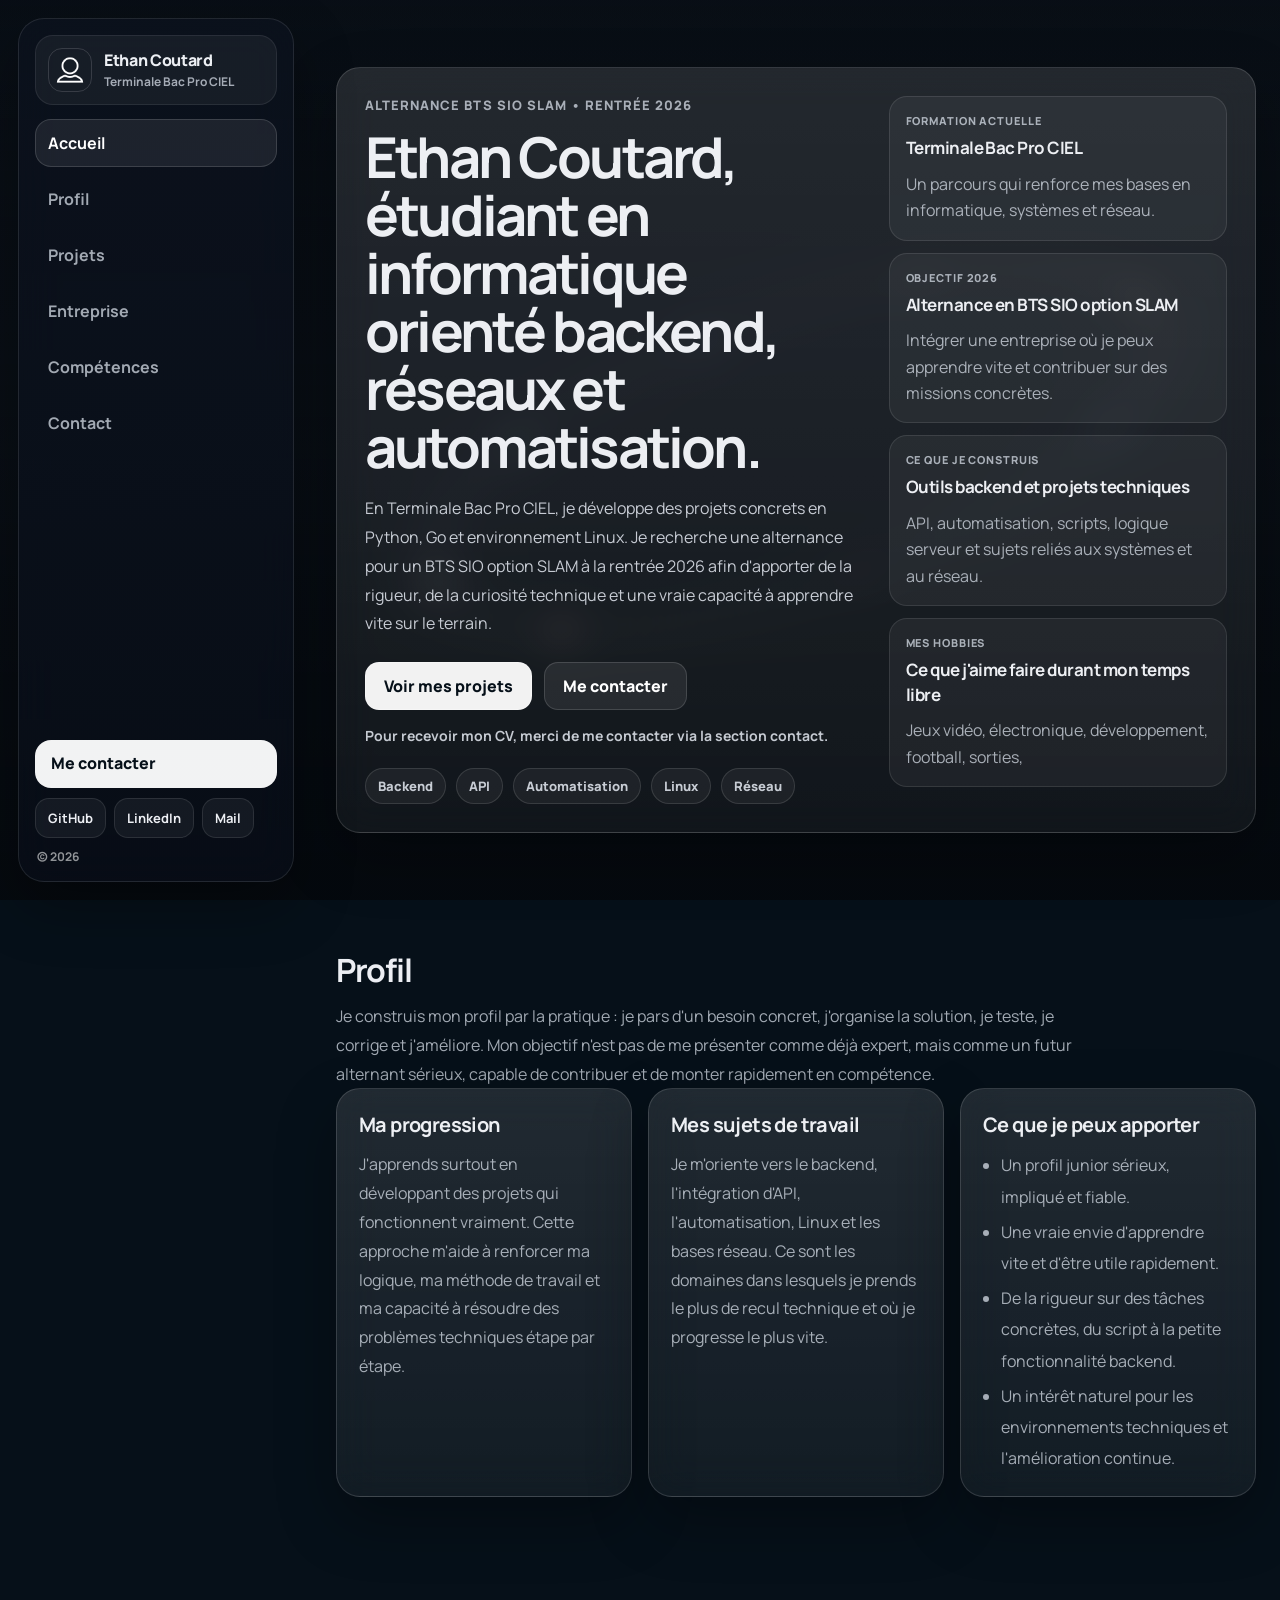
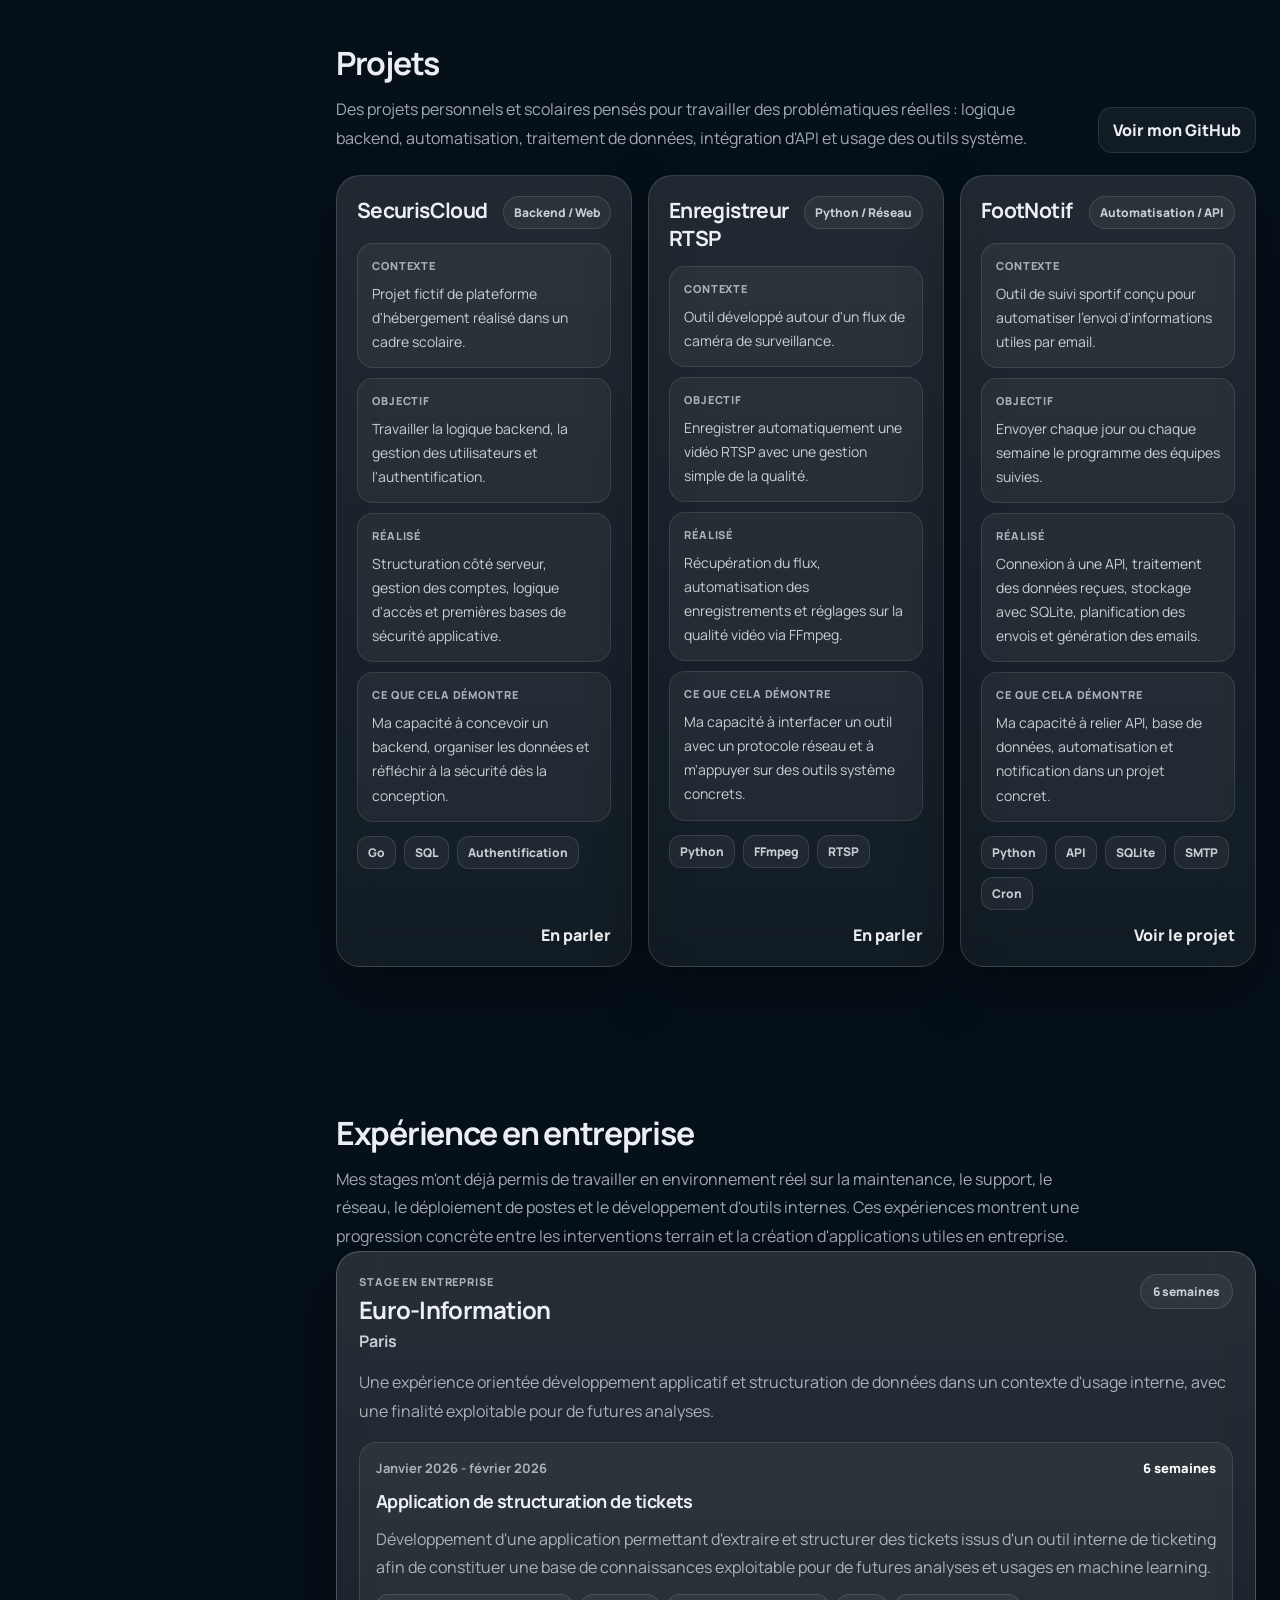
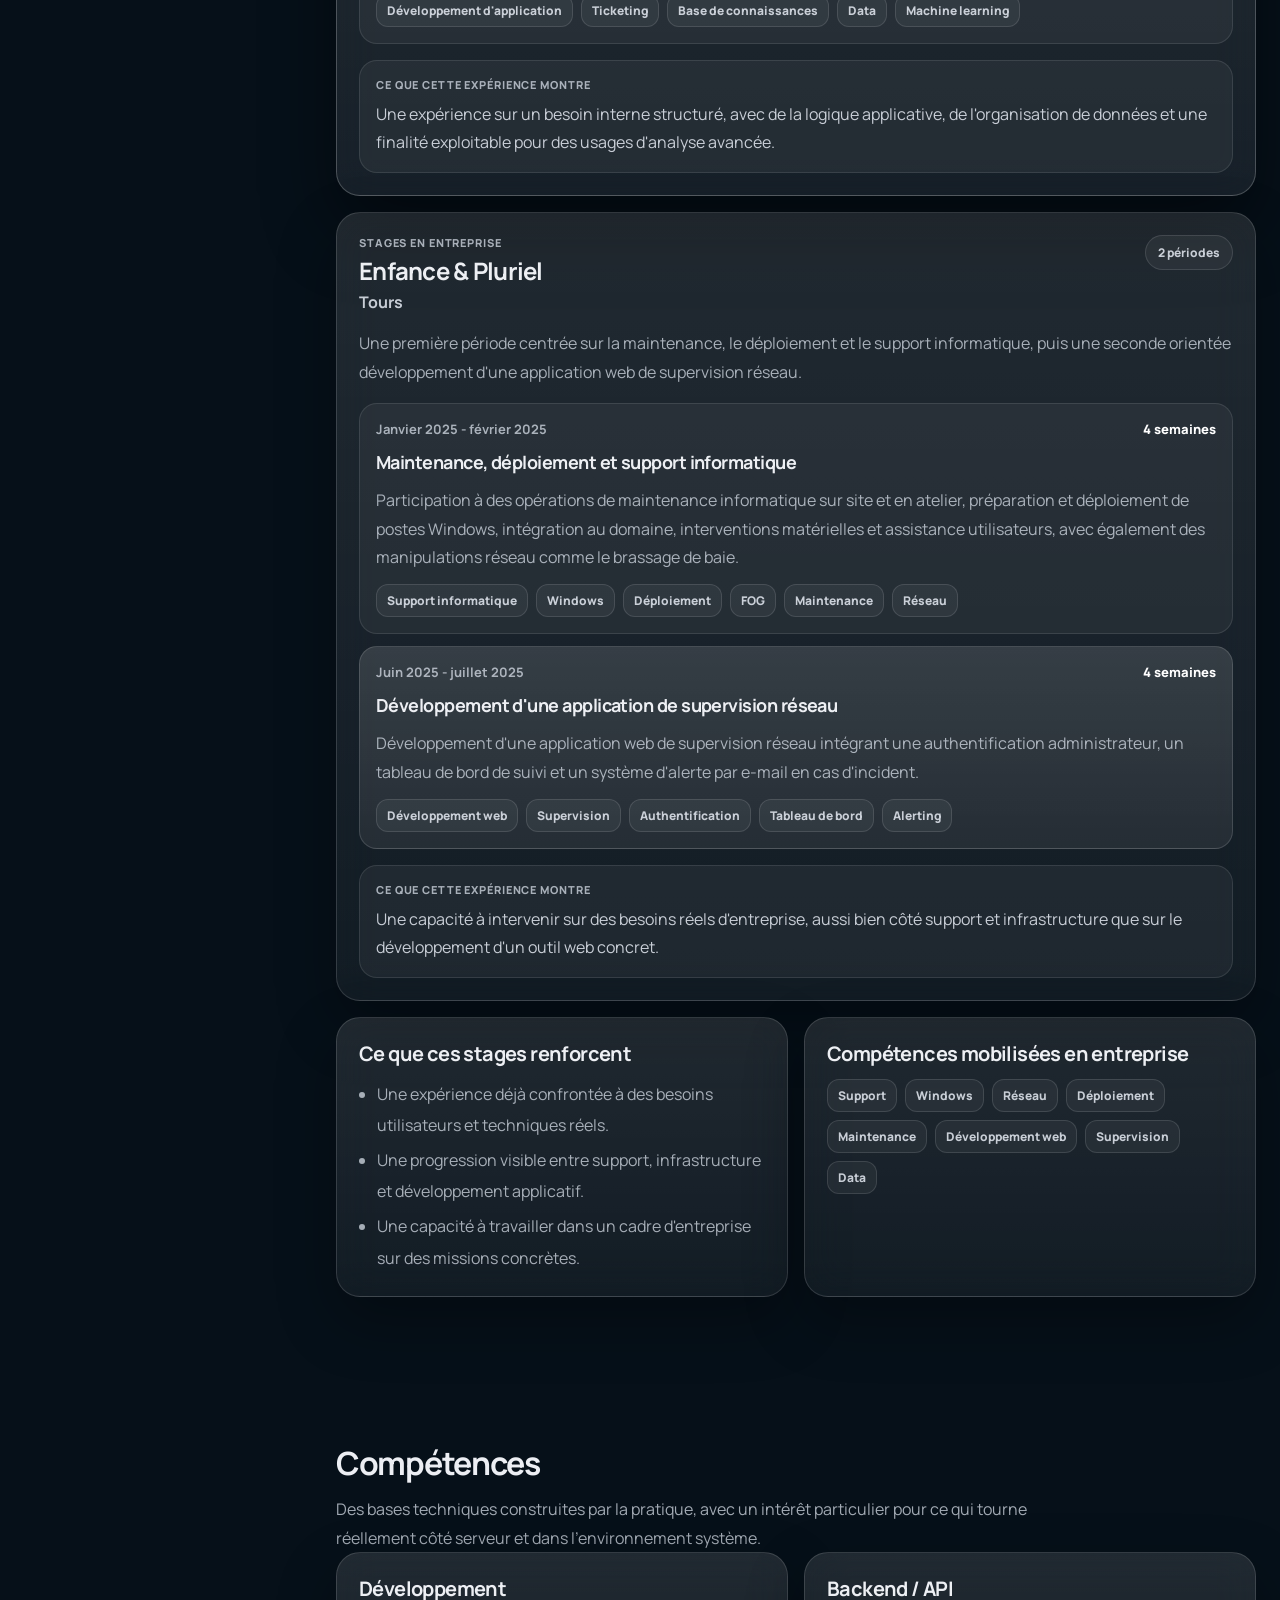
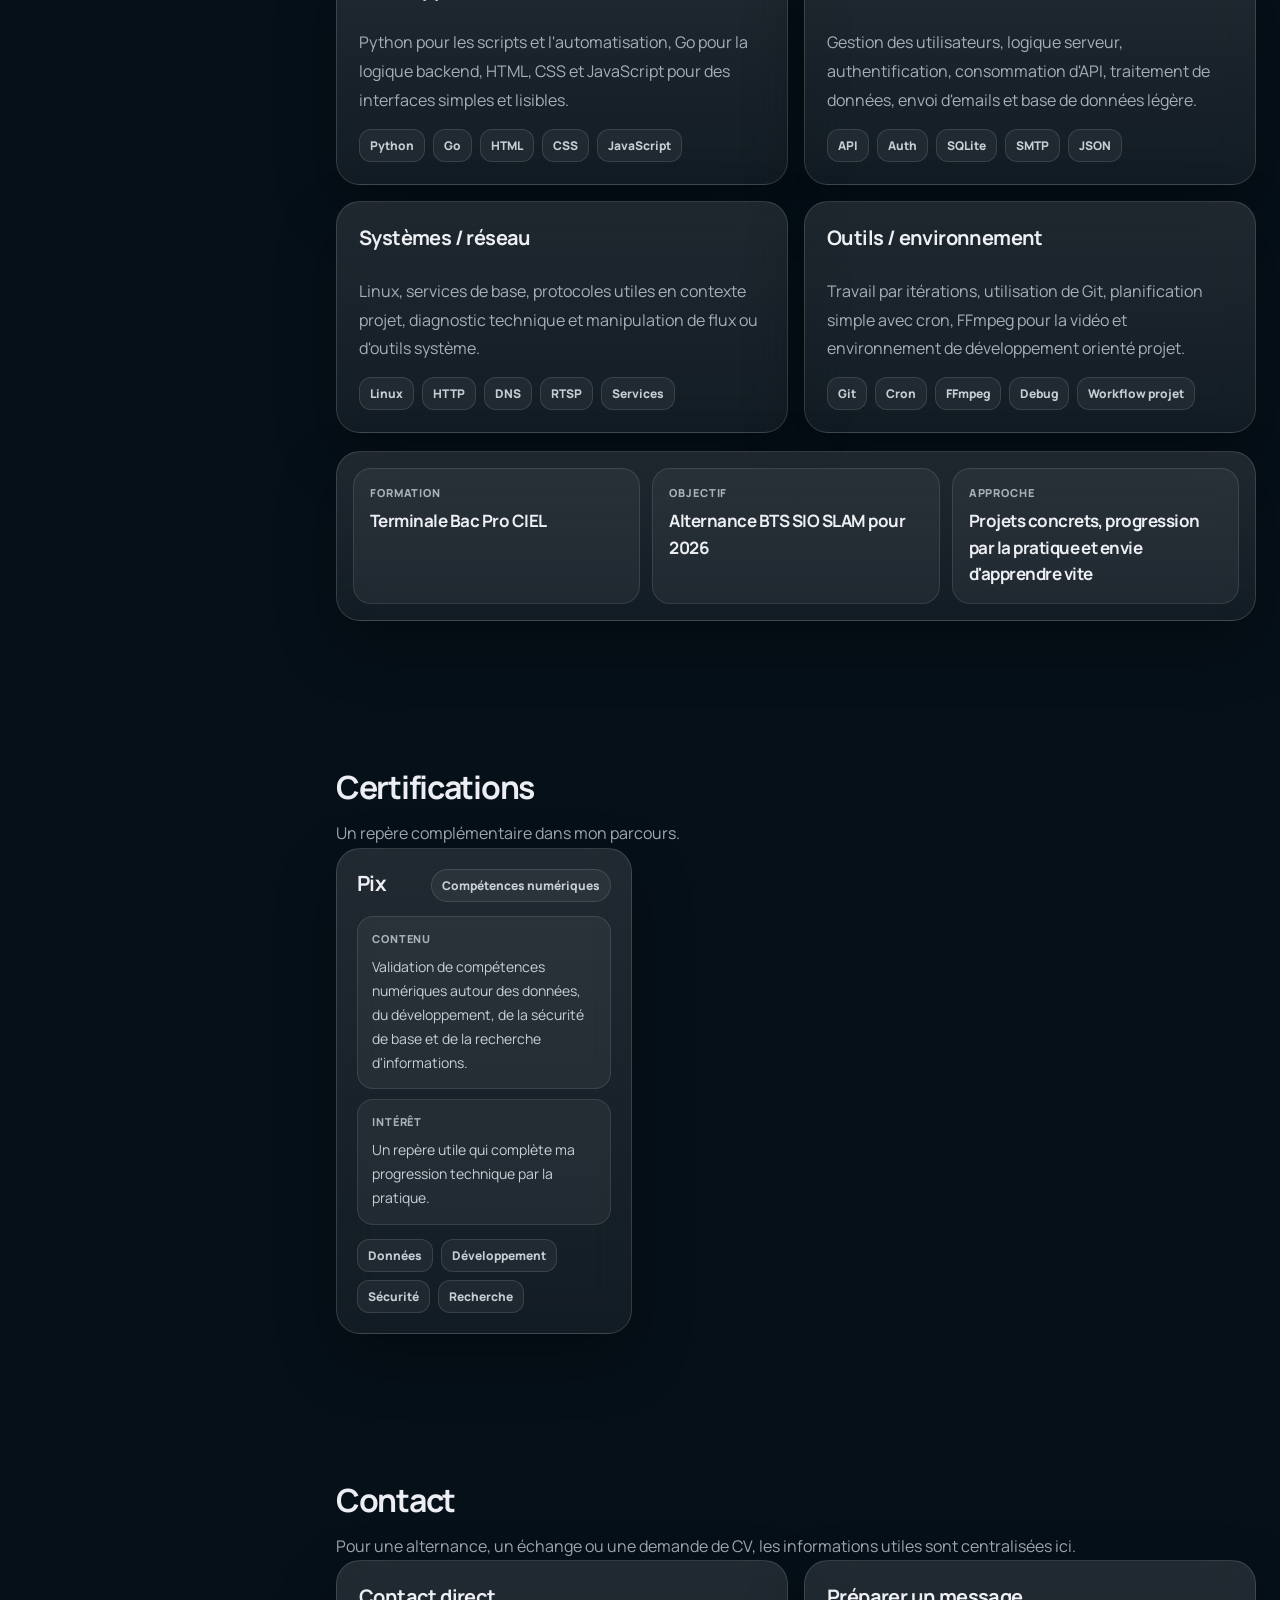
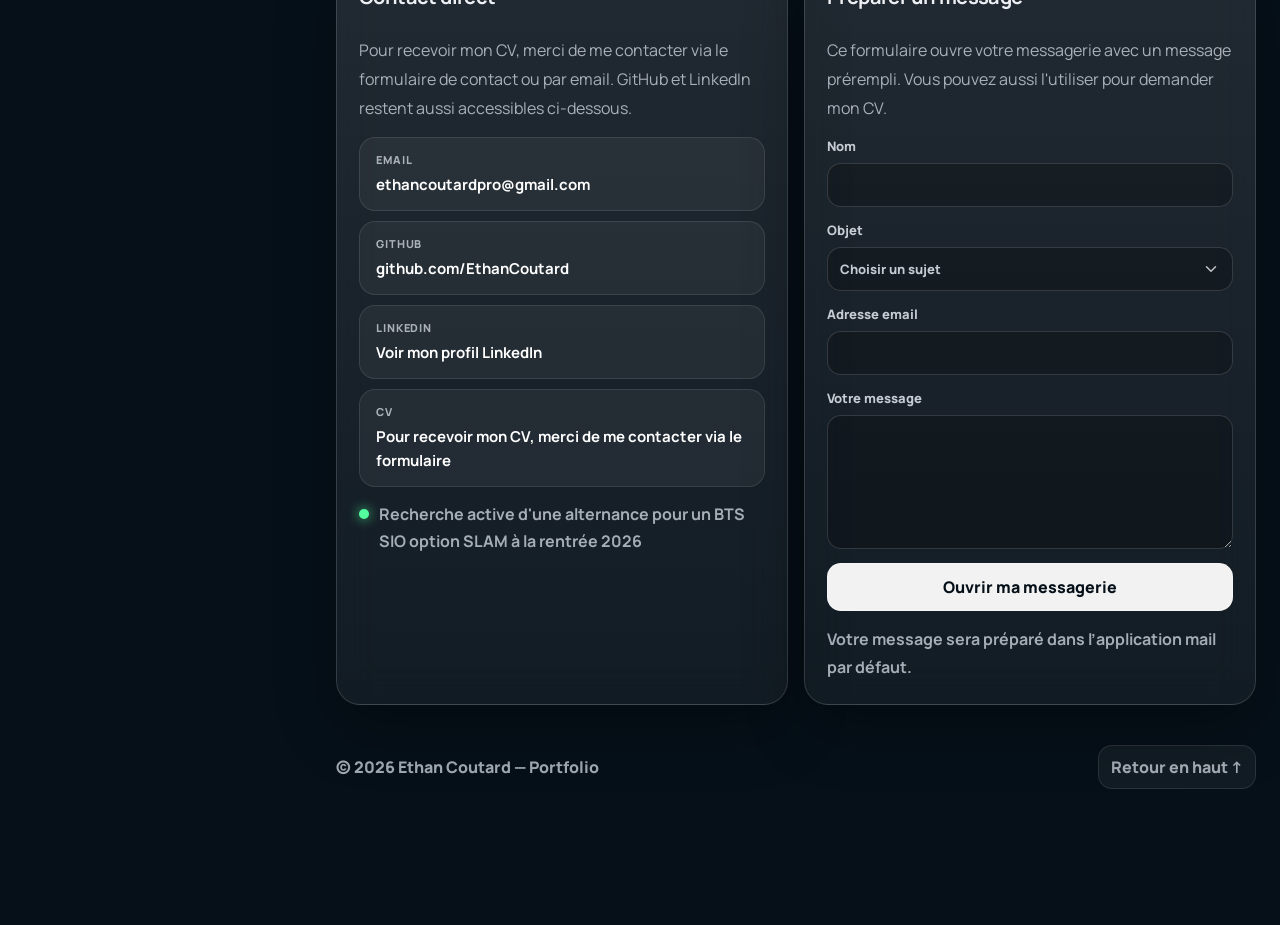
==== commit a01620bc: "Mise à jour du site" ====
--- a/index.html
+++ b/index.html
@@ -136,6 +136,13 @@
               <strong class="info-value">Outils backend et projets techniques</strong>
               <p>API, automatisation, scripts, logique serveur et sujets reliés aux systèmes et au réseau.</p>
             </article>
+
+            <article class="info-panel">
+              <span class="info-label">Mes hobbies</span>
+              <strong class="info-value">Ce que j'aime faire durant mon temps libre</strong>
+              <p>Jeux vidéo, électronique, développement, football, sorties, </p>
+            </article>
+
           </div>
         </div>
       </div>
